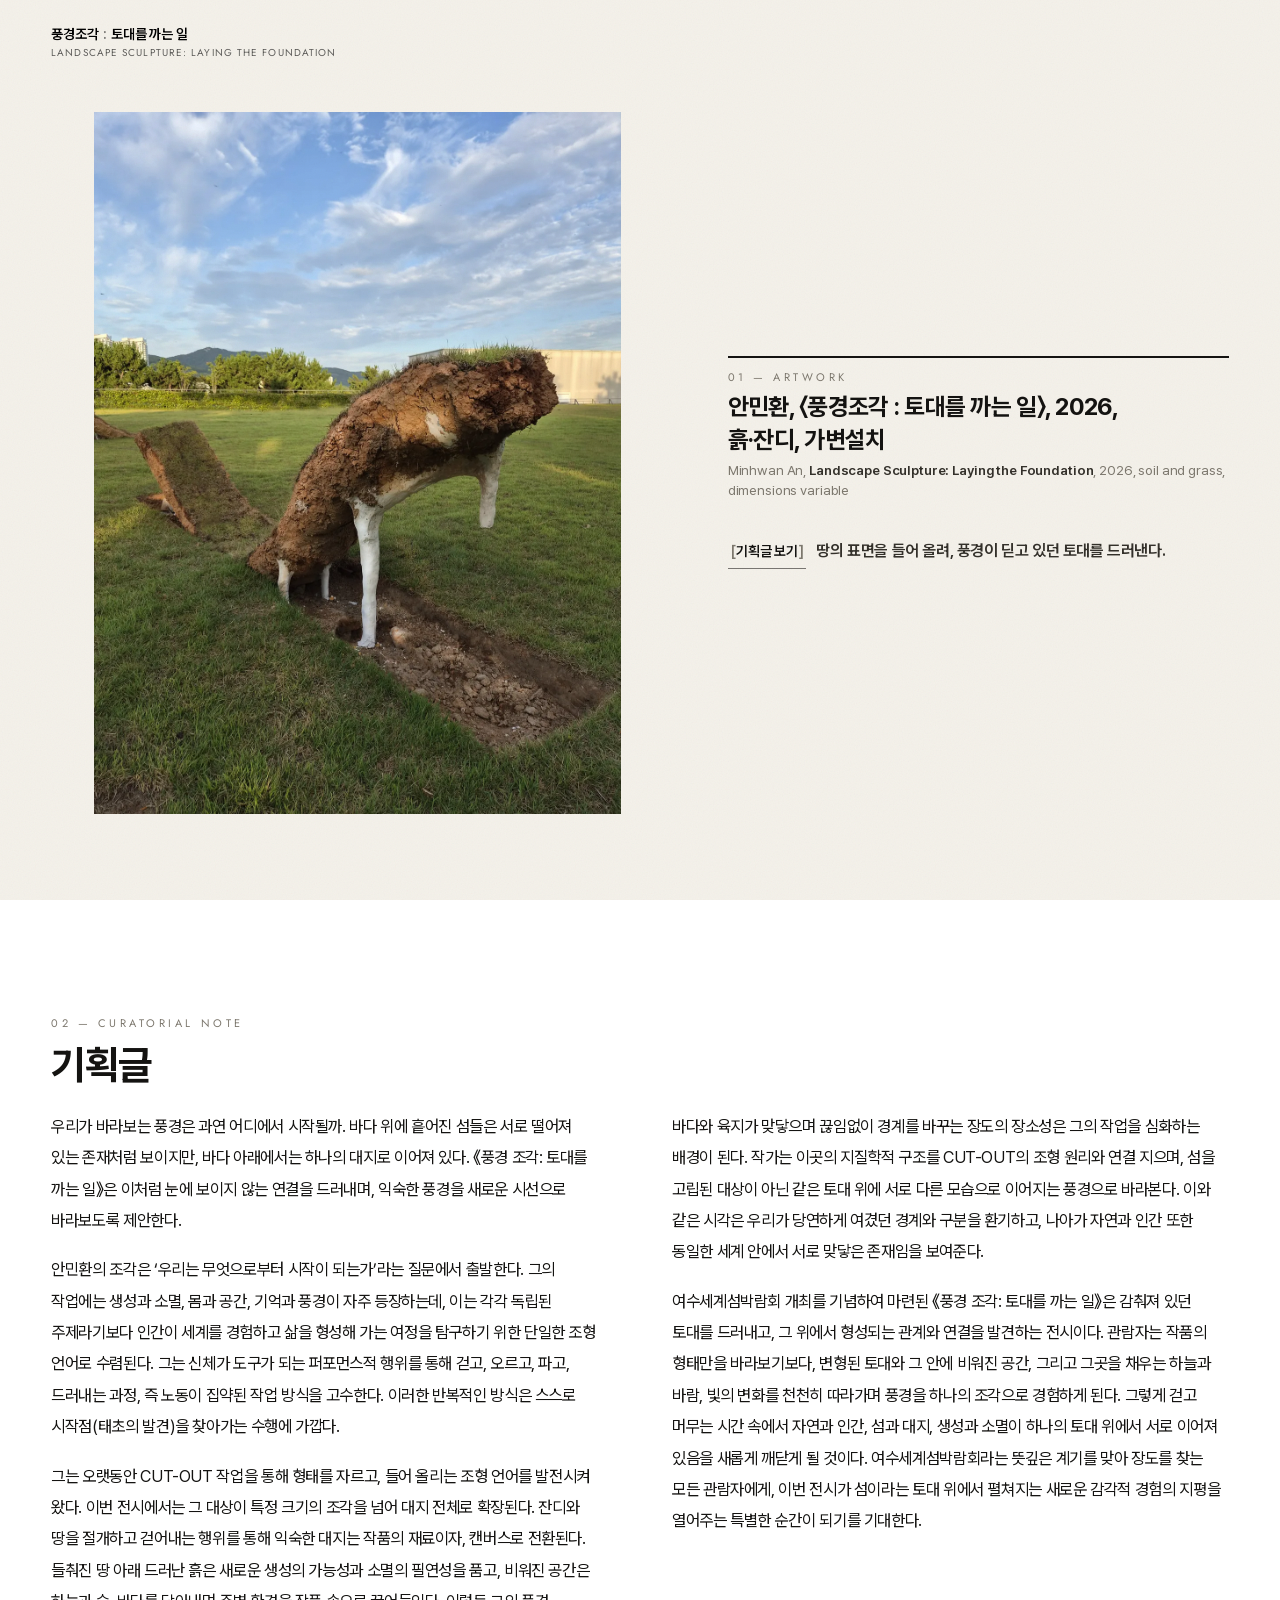
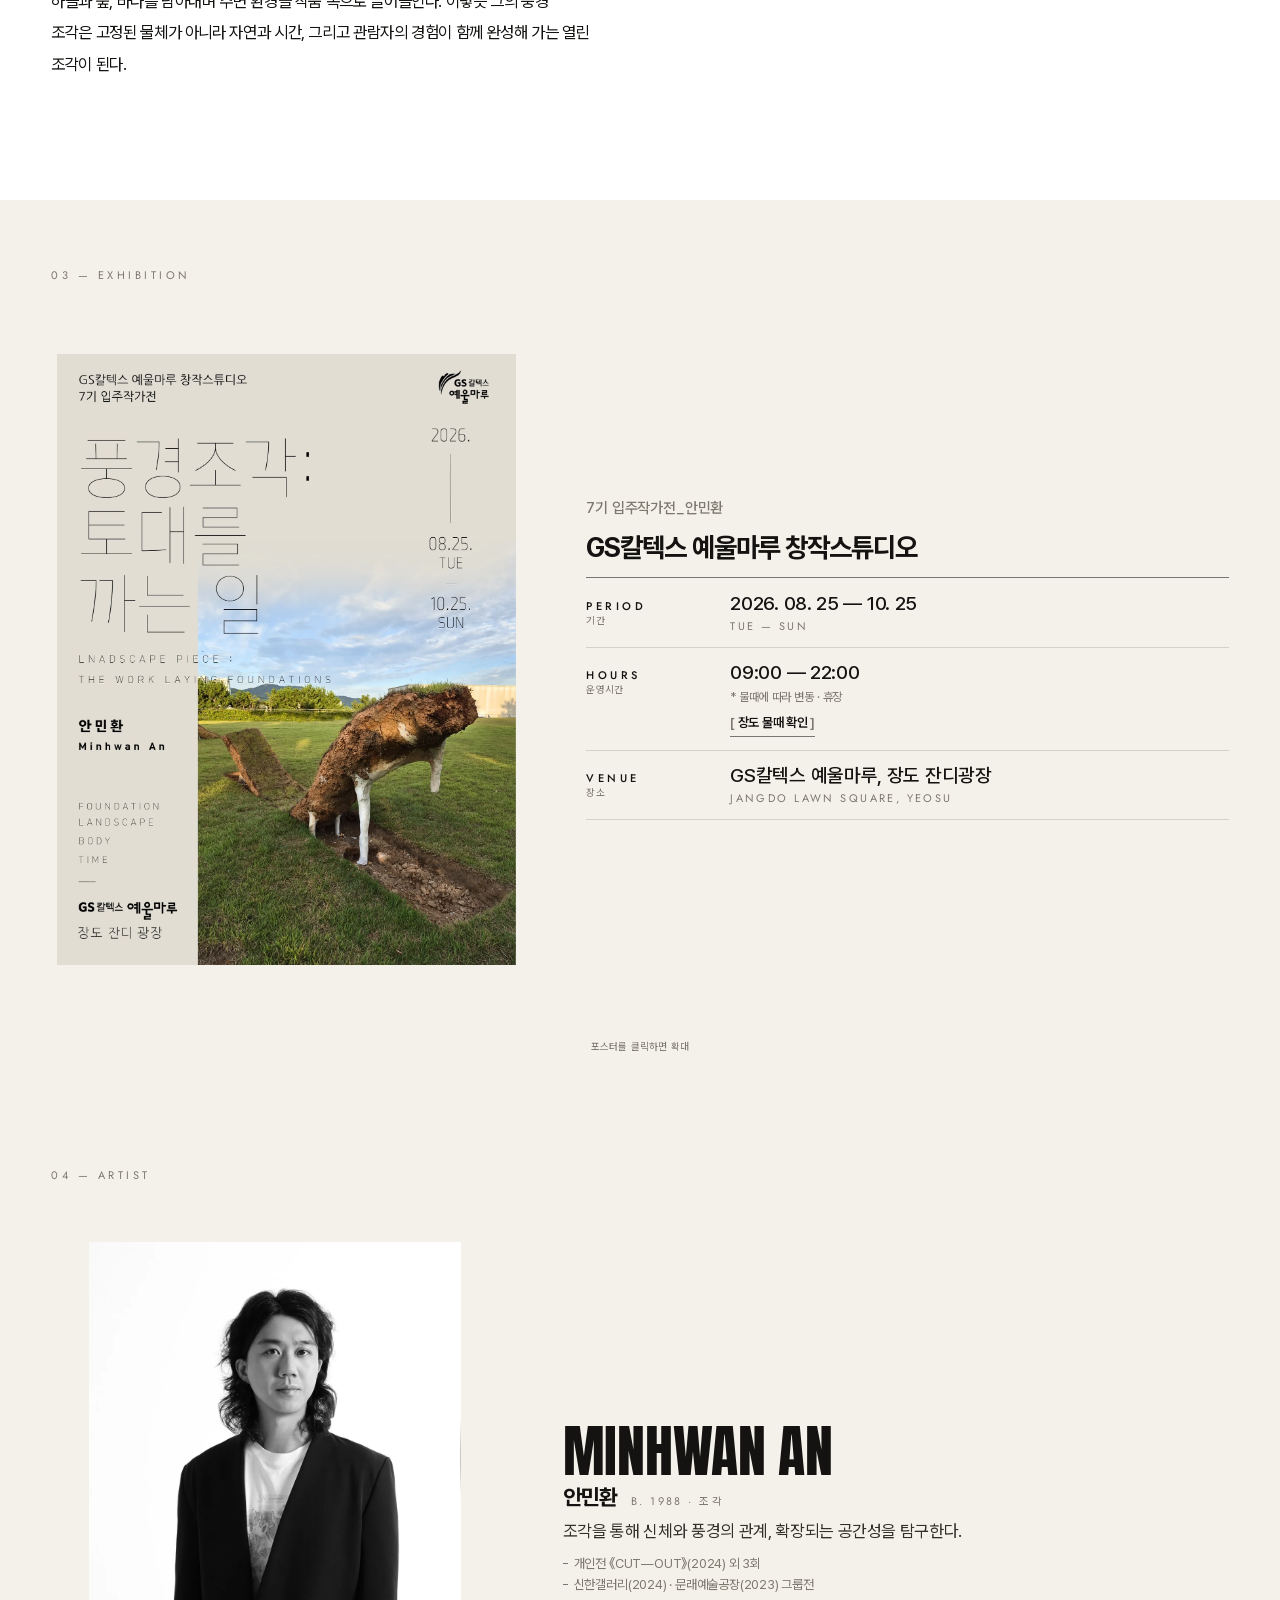
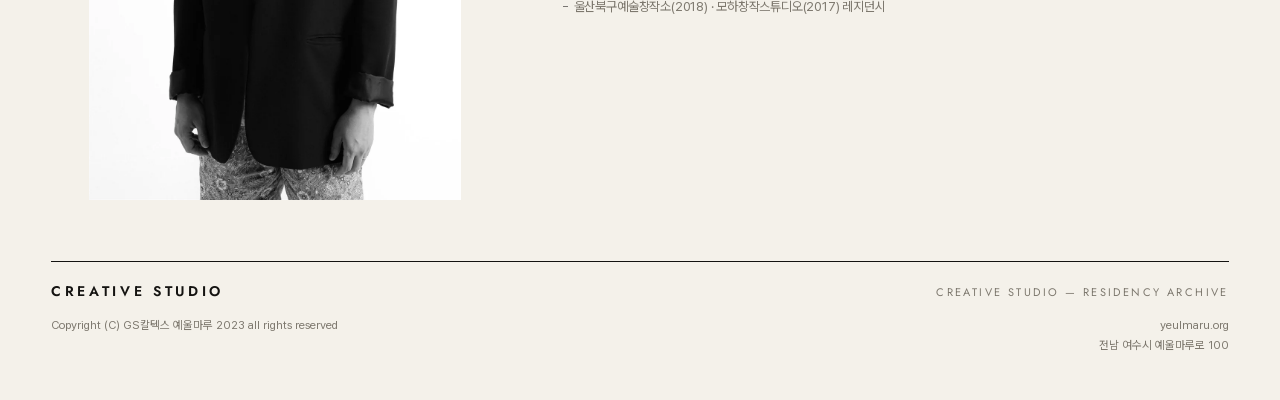
==== index.html @ ce0c6435 "footer - creative studio wordmark, yeulmaru copyright, site+address links" ====
<!DOCTYPE html>
<html lang="ko">
<head>
<meta charset="utf-8">
<meta name="viewport" content="width=device-width, initial-scale=1, viewport-fit=cover">
<script>document.documentElement.classList.add("js");</script>

<title>풍경조각 : 토대를 까는 일 — 안민환</title>
<meta name="description" content="안민환, 〈풍경조각 : 토대를 까는 일〉, 2026, 흙·잔디, 가변설치. GS칼텍스 예울마루 창작스튜디오 7기 입주작가전.">
<meta name="theme-color" content="#f4f1ea" media="(prefers-color-scheme: light)">
<meta name="theme-color" content="#161511" media="(prefers-color-scheme: dark)">

<meta property="og:type" content="article">
<meta property="og:title" content="풍경조각 : 토대를 까는 일 — 안민환">
<meta property="og:description" content="Minhwan An, Landscape Sculpture: Laying the Foundation, 2026, soil and grass, dimensions variable.">
<meta property="og:image" content="assets/img/work.jpg">
<meta name="twitter:card" content="summary_large_image">

<link rel="preload" href="assets/fonts/anton/anton-latin-400-normal.woff2" as="font" type="font/woff2" crossorigin>
<link rel="preload" href="assets/img/work.webp" as="image" type="image/webp" fetchpriority="high">
<link rel="stylesheet" href="assets/css/fonts.css">
<link rel="stylesheet" href="assets/fonts/pretendard/pretendardvariable-dynamic-subset.css">
<link rel="stylesheet" href="assets/css/tokens.css">
<link rel="stylesheet" href="assets/css/label.css">
<link rel="icon" href="data:image/svg+xml,<svg xmlns='http://www.w3.org/2000/svg' viewBox='0 0 100 100'><rect width='100' height='100' fill='%23141311'/><text x='50' y='69' font-size='60' font-family='Arial' font-weight='bold' fill='%23f4f1ea' text-anchor='middle'>A</text></svg>">
</head>

<body class="book">
<div class="grain" aria-hidden="true"></div>

<!-- ── 좌상단 고정: 전시 타이틀 (전 페이지 공통) ── -->
<header class="fixhead">
  <p class="fh-ko">풍경조각 <span class="colon" aria-hidden="true">:</span> 토대를 까는 일</p>
  <p class="fh-en">Landscape Sculpture: Laying the Foundation</p>
</header>

<main class="deck">

  <!-- ══ 01 · 작품 ═══════════════════════════ -->
  <section class="pg pg--work" id="p1" aria-label="작품">

    <figure class="w-photo r">
      <picture>
        <source srcset="assets/img/work.webp" type="image/webp">
        <img src="assets/img/work.jpg" width="3000" height="4000"
             alt="잔디밭의 흙과 잔디 층을 들어 올려 흰 기둥으로 받쳐 세운 안민환의 야외 설치 작품"
             fetchpriority="high" decoding="async">
      </picture>
    </figure>

    <figcaption class="w-cap r">
      <p class="label label--muted">01 — Artwork</p>
      <p class="cap-ko" lang="ko"><span class="nb">안민환</span>, <span class="nb">〈풍경조각 : 토대를 까는 일〉</span>, <span class="nb">2026</span>, <span class="nb">흙·잔디</span>, <span class="nb">가변설치</span></p>
      <p class="cap-en">Minhwan An, <em>Landscape Sculpture: Laying the Foundation</em>, 2026, soil and grass, dimensions variable</p>
    </figcaption>

    <div class="w-note r">
      <button class="note-btn" type="button" data-note-open>
        <span class="nb-bracket" aria-hidden="true">[</span>기획글 보기<span class="nb-bracket" aria-hidden="true">]</span>
      </button>
      <p class="wn-ko" lang="ko">땅의 표면을 들어 올려, 풍경이 딛고 있던 토대를 드러낸다.</p>
    </div>

  </section>

  <!-- ══ 02 · 기획글 ═════════════════════════ -->
  <section class="pg pg--note" id="p2" aria-labelledby="t-note">

    <p class="label label--muted r">02 — Curatorial Note</p>
    <h2 class="note-title r" id="t-note" lang="ko">기획글</h2>

    <div class="note-body r" lang="ko">
      <p>우리가 바라보는 풍경은 과연 어디에서 시작될까. 바다 위에 흩어진 섬들은 서로 떨어져 있는 존재처럼 보이지만, 바다 아래에서는 하나의 대지로 이어져 있다. 《풍경 조각: 토대를 까는 일》은 이처럼 눈에 보이지 않는 연결을 드러내며, 익숙한 풍경을 새로운 시선으로 바라보도록 제안한다.</p>

      <p>안민환의 조각은 ‘우리는 무엇으로부터 시작이 되는가’라는 질문에서 출발한다. 그의 작업에는 생성과 소멸, 몸과 공간, 기억과 풍경이 자주 등장하는데, 이는 각각 독립된 주제라기보다 인간이 세계를 경험하고 삶을 형성해 가는 여정을 탐구하기 위한 단일한 조형 언어로 수렴된다. 그는 신체가 도구가 되는 퍼포먼스적 행위를 통해 걷고, 오르고, 파고, 드러내는 과정, 즉 노동이 집약된 작업 방식을 고수한다. 이러한 반복적인 방식은 스스로 시작점(태초의 발견)을 찾아가는 수행에 가깝다.</p>

      <p>그는 오랫동안 CUT-OUT 작업을 통해 형태를 자르고, 들어 올리는 조형 언어를 발전시켜 왔다. 이번 전시에서는 그 대상이 특정 크기의 조각을 넘어 대지 전체로 확장된다. 잔디와 땅을 절개하고 걷어내는 행위를 통해 익숙한 대지는 작품의 재료이자, 캔버스로 전환된다. 들춰진 땅 아래 드러난 흙은 새로운 생성의 가능성과 소멸의 필연성을 품고, 비워진 공간은 하늘과 숲, 바다를 담아내며 주변 환경을 작품 속으로 끌어들인다. 이렇듯 그의 풍경 조각은 고정된 물체가 아니라 자연과 시간, 그리고 관람자의 경험이 함께 완성해 가는 열린 조각이 된다.</p>

      <p>바다와 육지가 맞닿으며 끊임없이 경계를 바꾸는 장도의 장소성은 그의 작업을 심화하는 배경이 된다. 작가는 이곳의 지질학적 구조를 CUT-OUT의 조형 원리와 연결 지으며, 섬을 고립된 대상이 아닌 같은 토대 위에 서로 다른 모습으로 이어지는 풍경으로 바라본다. 이와 같은 시각은 우리가 당연하게 여겼던 경계와 구분을 환기하고, 나아가 자연과 인간 또한 동일한 세계 안에서 서로 맞닿은 존재임을 보여준다.</p>

      <p>여수세계섬박람회 개최를 기념하여 마련된 《풍경 조각: 토대를 까는 일》은 감춰져 있던 토대를 드러내고, 그 위에서 형성되는 관계와 연결을 발견하는 전시이다. 관람자는 작품의 형태만을 바라보기보다, 변형된 토대와 그 안에 비워진 공간, 그리고 그곳을 채우는 하늘과 바람, 빛의 변화를 천천히 따라가며 풍경을 하나의 조각으로 경험하게 된다. 그렇게 걷고 머무는 시간 속에서 자연과 인간, 섬과 대지, 생성과 소멸이 하나의 토대 위에서 서로 이어져 있음을 새롭게 깨닫게 될 것이다. 여수세계섬박람회라는 뜻깊은 계기를 맞아 장도를 찾는 모든 관람자에게, 이번 전시가 섬이라는 토대 위에서 펼쳐지는 새로운 감각적 경험의 지평을 열어주는 특별한 순간이 되기를 기대한다.</p>
    </div>

  </section>

  <!-- ══ 03 · 전시 ═══════════════════════════ -->
  <section class="pg pg--exh" id="p3" aria-labelledby="t-exh">

    <p class="label label--muted r">03 — Exhibition</p>

    <div class="exh-body">
      <figure class="e-poster r">
        <button class="poster-btn" type="button" aria-label="포스터 크게 보기" data-zoom>
          <picture>
            <source srcset="assets/img/poster.webp" type="image/webp">
            <img src="assets/img/poster.jpg" width="1536" height="2048"
                 alt="전시 포스터 — 풍경조각 : 토대를 까는 일" loading="lazy" decoding="async">
          </picture>
        </button>
      </figure>

      <div class="e-info">
        <p class="e-kicker" lang="ko">7기 입주작가전<span class="us" aria-hidden="true">_</span>안민환</p>
        <h2 class="e-ko" id="t-exh" lang="ko">GS칼텍스 예울마루 창작스튜디오</h2>

        <dl class="spec r">
          <div class="spec-row">
            <dt><span class="label">Period</span><span class="ko" lang="ko">기간</span></dt>
            <dd><span class="v">2026. 08. 25 — 10. 25</span><span class="v-en">Tue — Sun</span></dd>
          </div>
          <div class="spec-row">
            <dt><span class="label">Hours</span><span class="ko" lang="ko">운영시간</span></dt>
            <dd>
              <span class="v">09:00 — 22:00</span>
              <span class="v-note" lang="ko">* 물때에 따라 변동 · 휴장</span>
              <a class="v-link" href="https://www.yeulmaru.org/community/v/1733/" target="_blank" rel="noopener noreferrer" lang="ko"><span aria-hidden="true">[</span> 장도 물때 확인 <span aria-hidden="true">]</span></a>
            </dd>
          </div>
          <div class="spec-row">
            <dt><span class="label">Venue</span><span class="ko" lang="ko">장소</span></dt>
            <dd><span class="v" lang="ko">GS칼텍스 예울마루, 장도 잔디광장</span><span class="v-en">Jangdo Lawn Square, Yeosu</span></dd>
          </div>
        </dl>
      </div>
    </div>

    <p class="hint r"><span class="hint--tap">포스터를 탭하면 확대</span><span class="hint--click">포스터를 클릭하면 확대</span></p>
  </section>

  <!-- ══ 04 · 작가 ═══════════════════════════ -->
  <section class="pg pg--artist" id="p4" aria-labelledby="t-artist">

    <p class="label label--muted r">04 — Artist</p>

    <div class="a-body">
      <figure class="a-photo r">
        <picture>
          <source srcset="assets/img/artist.webp" type="image/webp">
          <img src="assets/img/artist.jpg" width="1333" height="2000"
               alt="작가 안민환" loading="lazy" decoding="async">
        </picture>
      </figure>

      <div class="a-info">
        <h2 class="display a-name" id="t-artist">Minhwan&nbsp;An</h2>
        <p class="a-ko" lang="ko">안민환<span class="born">b.&nbsp;1988 · 조각</span></p>
        <p class="a-stmt" lang="ko">조각을 통해 신체와 풍경의 관계, 확장되는 공간성을 탐구한다.</p>
        <ul class="a-cv" lang="ko">
          <li>개인전 《CUT—OUT》(2024) 외 3회</li>
          <li>신한갤러리(2024) · 문래예술공장(2023) 그룹전</li>
          <li>울산북구예술창작소(2018) · 모하창작스튜디오(2017) 레지던시</li>
        </ul>
      </div>
    </div>

    <footer class="site-foot">
      <div class="foot-grid">
        <p class="wordmark">Creative Studio</p>
        <p class="label label--muted">Creative Studio — Residency Archive</p>
      </div>
      <div class="foot-bottom">
        <span class="foot-copy" lang="ko">Copyright (C) GS칼텍스 예울마루 2023 all rights reserved</span>
        <span class="foot-links">
          <a href="https://www.yeulmaru.org" target="_blank" rel="noopener noreferrer">yeulmaru.org</a>
          <a href="https://map.naver.com/p/search/%EC%98%88%EC%88%A0%EC%9D%98%20%EC%84%AC%20%EC%9E%A5%EB%8F%84" target="_blank" rel="noopener noreferrer" lang="ko">전남 여수시 예울마루로 100</a>
        </span>
      </div>
    </footer>
  </section>

</main>

<!-- ── 기획글 모달 (아래 → 위) ─────────────────── -->
<dialog class="sheetdlg" id="notedlg" aria-labelledby="nd-title">
  <div class="sd-inner">
    <header class="sd-head">
      <div>
        <p class="label label--muted">Curatorial Note</p>
        <h2 class="sd-title" id="nd-title" lang="ko">기획글</h2>
      </div>
      <button class="sd-close" type="button" aria-label="닫기" data-note-close>
        <svg viewBox="0 0 24 24" aria-hidden="true"><path d="M5 5l14 14M19 5L5 19"/></svg>
      </button>
    </header>
    <div class="sd-body" lang="ko" data-note-clone></div>
  </div>
</dialog>

<!-- ── 포스터 확대 ─────────────────────────────── -->
<dialog class="zoom" id="zoom" aria-label="포스터 확대 보기">
  <button class="zoom-close" type="button" aria-label="닫기" data-close>
    <svg viewBox="0 0 24 24" aria-hidden="true"><path d="M5 5l14 14M19 5L5 19"/></svg>
  </button>
  <picture>
    <source srcset="assets/img/poster.webp" type="image/webp">
    <img src="assets/img/poster.jpg" alt="전시 포스터 확대" loading="lazy" decoding="async">
  </picture>
</dialog>

<script src="assets/js/deck.js" defer></script>
</body>
</html>
---- assets/css/fonts.css ----
/* self-hosted fonts (OFL) — no external CDN dependency */

@font-face {
  font-family: "Anton";
  font-style: normal;
  font-weight: 400;
  font-display: swap;
  src: url("../fonts/anton/anton-latin-400-normal.woff2") format("woff2");
}

@font-face {
  font-family: "Jost";
  font-style: normal;
  font-weight: 300;
  font-display: swap;
  src: url("../fonts/jost/jost-latin-300-normal.woff2") format("woff2");
}

@font-face {
  font-family: "Jost";
  font-style: normal;
  font-weight: 400;
  font-display: swap;
  src: url("../fonts/jost/jost-latin-400-normal.woff2") format("woff2");
}

@font-face {
  font-family: "Jost";
  font-style: normal;
  font-weight: 500;
  font-display: swap;
  src: url("../fonts/jost/jost-latin-500-normal.woff2") format("woff2");
}

@font-face {
  font-family: "Jost";
  font-style: normal;
  font-weight: 600;
  font-display: swap;
  src: url("../fonts/jost/jost-latin-600-normal.woff2") format("woff2");
}
---- assets/fonts/pretendard/pretendardvariable-dynamic-subset.css ----
/*
Copyright (c) 2021 Kil Hyung-jin, with Reserved Font Name Pretendard.
https://github.com/orioncactus/pretendard

This Font Software is licensed under the SIL Open Font License, Version 1.1.
This license is copied below, and is also available with a FAQ at:
http://scripts.sil.org/OFL
*/
/* [0] */
@font-face {
	font-family: 'Pretendard Variable';
	font-style: normal;
	font-display: swap;
	font-weight: 45 920;
	src: url(./woff2-dynamic-subset/PretendardVariable.subset.0.woff2) format('woff2-variations');
	unicode-range: U+f9ca-fa0b, U+ff03-ff05, U+ff07, U+ff0a-ff0b, U+ff0d-ff19, U+ff1b, U+ff1d, U+ff20-ff5b, U+ff5d, U+ffe0-ffe3, U+ffe5-ffe6;
}

/* [1] */
@font-face {
	font-family: 'Pretendard Variable';
	font-style: normal;
	font-display: swap;
	font-weight: 45 920;
	src: url(./woff2-dynamic-subset/PretendardVariable.subset.1.woff2) format('woff2-variations');
	unicode-range: U+d723-d728, U+d72a-d733, U+d735-d748, U+d74a-d74f, U+d752-d753, U+d755-d757, U+d75a-d75f, U+d762-d764, U+d766-d768, U+d76a-d76b, U+d76d-d76f, U+d771-d787, U+d789-d78b, U+d78d-d78f, U+d791-d797, U+d79a, U+d79c, U+d79e-d7a3, U+f900-f909, U+f90b-f92e;
}

/* [2] */
@font-face {
	font-family: 'Pretendard Variable';
	font-style: normal;
	font-display: swap;
	font-weight: 45 920;
	src: url(./woff2-dynamic-subset/PretendardVariable.subset.2.woff2) format('woff2-variations');
	unicode-range: U+d679-d68b, U+d68e-d69e, U+d6a0, U+d6a2-d6a7, U+d6a9-d6c3, U+d6c6-d6c7, U+d6c9-d6cb, U+d6cd-d6d3, U+d6d5-d6d6, U+d6d8-d6e3, U+d6e5-d6e7, U+d6e9-d6fb, U+d6fd-d717, U+d719-d71f, U+d721-d722;
}

/* [3] */
@font-face {
	font-family: 'Pretendard Variable';
	font-style: normal;
	font-display: swap;
	font-weight: 45 920;
	src: url(./woff2-dynamic-subset/PretendardVariable.subset.3.woff2) format('woff2-variations');
	unicode-range: U+d5bc-d5c7, U+d5ca-d5cb, U+d5cd-d5cf, U+d5d1-d5d7, U+d5d9-d5da, U+d5dc, U+d5de-d5e3, U+d5e6-d5e7, U+d5e9-d5eb, U+d5ed-d5f6, U+d5f8, U+d5fa-d5ff, U+d602-d603, U+d605-d607, U+d609-d60f, U+d612-d613, U+d616-d61b, U+d61d-d637, U+d63a-d63b, U+d63d-d63f, U+d641-d647, U+d64a-d64c, U+d64e-d653, U+d656-d657, U+d659-d65b, U+d65d-d666, U+d668, U+d66a-d678;
}

/* [4] */
@font-face {
	font-family: 'Pretendard Variable';
	font-style: normal;
	font-display: swap;
	font-weight: 45 920;
	src: url(./woff2-dynamic-subset/PretendardVariable.subset.4.woff2) format('woff2-variations');
	unicode-range: U+d507, U+d509-d50b, U+d50d-d513, U+d515-d53b, U+d53e-d53f, U+d541-d543, U+d545-d54c, U+d54e, U+d550, U+d552-d557, U+d55a-d55b, U+d55d-d55f, U+d561-d564, U+d566-d567, U+d56a, U+d56c, U+d56e-d573, U+d576-d577, U+d579-d583, U+d585-d586, U+d58a-d5a4, U+d5a6-d5bb;
}

/* [5] */
@font-face {
	font-family: 'Pretendard Variable';
	font-style: normal;
	font-display: swap;
	font-weight: 45 920;
	src: url(./woff2-dynamic-subset/PretendardVariable.subset.5.woff2) format('woff2-variations');
	unicode-range: U+d464-d477, U+d47a-d47b, U+d47d-d47f, U+d481-d487, U+d489-d48a, U+d48c, U+d48e-d4e7, U+d4e9-d503, U+d505-d506;
}

/* [6] */
@font-face {
	font-family: 'Pretendard Variable';
	font-style: normal;
	font-display: swap;
	font-weight: 45 920;
	src: url(./woff2-dynamic-subset/PretendardVariable.subset.6.woff2) format('woff2-variations');
	unicode-range: U+d3bf-d3c7, U+d3ca-d3cf, U+d3d1-d3eb, U+d3ee-d3ef, U+d3f1-d3f3, U+d3f5-d3fb, U+d3fd-d400, U+d402-d45b, U+d45d-d463;
}

/* [7] */
@font-face {
	font-family: 'Pretendard Variable';
	font-style: normal;
	font-display: swap;
	font-weight: 45 920;
	src: url(./woff2-dynamic-subset/PretendardVariable.subset.7.woff2) format('woff2-variations');
	unicode-range: U+d2ff, U+d302-d304, U+d306-d30b, U+d30f, U+d311-d313, U+d315-d31b, U+d31e, U+d322-d324, U+d326-d327, U+d32a-d32b, U+d32d-d32f, U+d331-d337, U+d339-d33c, U+d33e-d37b, U+d37e-d37f, U+d381-d383, U+d385-d38b, U+d38e-d390, U+d392-d397, U+d39a-d39b, U+d39d-d39f, U+d3a1-d3a7, U+d3a9-d3aa, U+d3ac, U+d3ae-d3b3, U+d3b5-d3b7, U+d3b9-d3bb, U+d3bd-d3be;
}

/* [8] */
@font-face {
	font-family: 'Pretendard Variable';
	font-style: normal;
	font-display: swap;
	font-weight: 45 920;
	src: url(./woff2-dynamic-subset/PretendardVariable.subset.8.woff2) format('woff2-variations');
	unicode-range: U+d257-d27f, U+d281-d29b, U+d29d-d29f, U+d2a1-d2ab, U+d2ad-d2b7, U+d2ba-d2bb, U+d2bd-d2bf, U+d2c1-d2c7, U+d2c9-d2ef, U+d2f2-d2f3, U+d2f5-d2f7, U+d2f9-d2fe;
}

/* [9] */
@font-face {
	font-family: 'Pretendard Variable';
	font-style: normal;
	font-display: swap;
	font-weight: 45 920;
	src: url(./woff2-dynamic-subset/PretendardVariable.subset.9.woff2) format('woff2-variations');
	unicode-range: U+d1b4, U+d1b6-d1f3, U+d1f5-d22b, U+d22e-d22f, U+d231-d233, U+d235-d23b, U+d23d-d240, U+d242-d256;
}

/* [10] */
@font-face {
	font-family: 'Pretendard Variable';
	font-style: normal;
	font-display: swap;
	font-weight: 45 920;
	src: url(./woff2-dynamic-subset/PretendardVariable.subset.10.woff2) format('woff2-variations');
	unicode-range: U+d105-d12f, U+d132-d133, U+d135-d137, U+d139-d13f, U+d141-d142, U+d144, U+d146-d14b, U+d14e-d14f, U+d151-d153, U+d155-d15b, U+d15e-d187, U+d189-d19f, U+d1a2-d1a3, U+d1a5-d1a7, U+d1a9-d1af, U+d1b2-d1b3;
}

/* [11] */
@font-face {
	font-family: 'Pretendard Variable';
	font-style: normal;
	font-display: swap;
	font-weight: 45 920;
	src: url(./woff2-dynamic-subset/PretendardVariable.subset.11.woff2) format('woff2-variations');
	unicode-range: U+d04b-d04f, U+d051-d057, U+d059-d06b, U+d06d-d06f, U+d071-d073, U+d075-d07b, U+d07e-d0a3, U+d0a6-d0a7, U+d0a9-d0ab, U+d0ad-d0b3, U+d0b6, U+d0b8, U+d0ba-d0bf, U+d0c2-d0c3, U+d0c5-d0c7, U+d0c9-d0cf, U+d0d2, U+d0d6-d0db, U+d0de-d0df, U+d0e1-d0e3, U+d0e5-d0eb, U+d0ee-d0f0, U+d0f2-d104;
}

/* [12] */
@font-face {
	font-family: 'Pretendard Variable';
	font-style: normal;
	font-display: swap;
	font-weight: 45 920;
	src: url(./woff2-dynamic-subset/PretendardVariable.subset.12.woff2) format('woff2-variations');
	unicode-range: U+cfa2-cfc3, U+cfc5-cfdf, U+cfe2-cfe3, U+cfe5-cfe7, U+cfe9-cff4, U+cff6-cffb, U+cffd-cfff, U+d001-d003, U+d005-d017, U+d019-d033, U+d036-d037, U+d039-d03b, U+d03d-d04a;
}

/* [13] */
@font-face {
	font-family: 'Pretendard Variable';
	font-style: normal;
	font-display: swap;
	font-weight: 45 920;
	src: url(./woff2-dynamic-subset/PretendardVariable.subset.13.woff2) format('woff2-variations');
	unicode-range: U+cef0-cef3, U+cef6, U+cef9-ceff, U+cf01-cf03, U+cf05-cf07, U+cf09-cf0f, U+cf11-cf12, U+cf14-cf1b, U+cf1d-cf1f, U+cf21-cf2f, U+cf31-cf53, U+cf56-cf57, U+cf59-cf5b, U+cf5d-cf63, U+cf66, U+cf68, U+cf6a-cf6f, U+cf71-cf84, U+cf86-cf8b, U+cf8d-cfa1;
}

/* [14] */
@font-face {
	font-family: 'Pretendard Variable';
	font-style: normal;
	font-display: swap;
	font-weight: 45 920;
	src: url(./woff2-dynamic-subset/PretendardVariable.subset.14.woff2) format('woff2-variations');
	unicode-range: U+ce3c-ce57, U+ce5a-ce5b, U+ce5d-ce5f, U+ce61-ce67, U+ce6a, U+ce6c, U+ce6e-ce73, U+ce76-ce77, U+ce79-ce7b, U+ce7d-ce83, U+ce85-ce88, U+ce8a-ce8f, U+ce91-ce93, U+ce95-ce97, U+ce99-ce9f, U+cea2, U+cea4-ceab, U+cead-cee3, U+cee6-cee7, U+cee9-ceeb, U+ceed-ceef;
}

/* [15] */
@font-face {
	font-family: 'Pretendard Variable';
	font-style: normal;
	font-display: swap;
	font-weight: 45 920;
	src: url(./woff2-dynamic-subset/PretendardVariable.subset.15.woff2) format('woff2-variations');
	unicode-range: U+cd92-cd93, U+cd96-cd97, U+cd99-cd9b, U+cd9d-cda3, U+cda6-cda8, U+cdaa-cdaf, U+cdb1-cdc3, U+cdc5-cdcb, U+cdcd-cde7, U+cde9-ce03, U+ce05-ce1f, U+ce22-ce34, U+ce36-ce3b;
}

/* [16] */
@font-face {
	font-family: 'Pretendard Variable';
	font-style: normal;
	font-display: swap;
	font-weight: 45 920;
	src: url(./woff2-dynamic-subset/PretendardVariable.subset.16.woff2) format('woff2-variations');
	unicode-range: U+ccef-cd07, U+cd0a-cd0b, U+cd0d-cd1a, U+cd1c, U+cd1e-cd2b, U+cd2d-cd5b, U+cd5d-cd77, U+cd79-cd91;
}

/* [17] */
@font-face {
	font-family: 'Pretendard Variable';
	font-style: normal;
	font-display: swap;
	font-weight: 45 920;
	src: url(./woff2-dynamic-subset/PretendardVariable.subset.17.woff2) format('woff2-variations');
	unicode-range: U+cc3f-cc43, U+cc46-cc47, U+cc49-cc4b, U+cc4d-cc53, U+cc55-cc58, U+cc5a-cc5f, U+cc61-cc97, U+cc9a-cc9b, U+cc9d-cc9f, U+cca1-cca7, U+ccaa, U+ccac, U+ccae-ccb3, U+ccb6-ccb7, U+ccb9-ccbb, U+ccbd-cccf, U+ccd1-cce3, U+cce5-ccee;
}

/* [18] */
@font-face {
	font-family: 'Pretendard Variable';
	font-style: normal;
	font-display: swap;
	font-weight: 45 920;
	src: url(./woff2-dynamic-subset/PretendardVariable.subset.18.woff2) format('woff2-variations');
	unicode-range: U+cb91-cbd3, U+cbd5-cbe3, U+cbe5-cc0b, U+cc0e-cc0f, U+cc11-cc13, U+cc15-cc1b, U+cc1d-cc20, U+cc23-cc27, U+cc2a-cc2b, U+cc2d, U+cc2f, U+cc31-cc37, U+cc3a, U+cc3c;
}

/* [19] */
@font-face {
	font-family: 'Pretendard Variable';
	font-style: normal;
	font-display: swap;
	font-weight: 45 920;
	src: url(./woff2-dynamic-subset/PretendardVariable.subset.19.woff2) format('woff2-variations');
	unicode-range: U+caf4-cb47, U+cb4a-cb90;
}

/* [20] */
@font-face {
	font-family: 'Pretendard Variable';
	font-style: normal;
	font-display: swap;
	font-weight: 45 920;
	src: url(./woff2-dynamic-subset/PretendardVariable.subset.20.woff2) format('woff2-variations');
	unicode-range: U+ca4a-ca4b, U+ca4e-ca4f, U+ca51-ca53, U+ca55-ca5b, U+ca5d-ca60, U+ca62-ca83, U+ca85-cabb, U+cabe-cabf, U+cac1-cac3, U+cac5-cacb, U+cacd-cad0, U+cad2, U+cad4-cad8, U+cada-caf3;
}

/* [21] */
@font-face {
	font-family: 'Pretendard Variable';
	font-style: normal;
	font-display: swap;
	font-weight: 45 920;
	src: url(./woff2-dynamic-subset/PretendardVariable.subset.21.woff2) format('woff2-variations');
	unicode-range: U+c996-c997, U+c99a-c99c, U+c99e-c9bf, U+c9c2-c9c3, U+c9c5-c9c7, U+c9c9-c9cf, U+c9d2, U+c9d4, U+c9d7-c9d8, U+c9db, U+c9de-c9df, U+c9e1-c9e3, U+c9e5-c9e6, U+c9e8-c9eb, U+c9ee-c9f0, U+c9f2-c9f7, U+c9f9-ca0b, U+ca0d-ca28, U+ca2a-ca49;
}

/* [22] */
@font-face {
	font-family: 'Pretendard Variable';
	font-style: normal;
	font-display: swap;
	font-weight: 45 920;
	src: url(./woff2-dynamic-subset/PretendardVariable.subset.22.woff2) format('woff2-variations');
	unicode-range: U+c8e9-c8f4, U+c8f6-c8fb, U+c8fe-c8ff, U+c901-c903, U+c905-c90b, U+c90e-c910, U+c912-c917, U+c919-c92b, U+c92d-c94f, U+c951-c953, U+c955-c96b, U+c96d-c973, U+c975-c987, U+c98a-c98b, U+c98d-c98f, U+c991-c995;
}

/* [23] */
@font-face {
	font-family: 'Pretendard Variable';
	font-style: normal;
	font-display: swap;
	font-weight: 45 920;
	src: url(./woff2-dynamic-subset/PretendardVariable.subset.23.woff2) format('woff2-variations');
	unicode-range: U+c841-c84b, U+c84d-c86f, U+c872-c873, U+c875-c877, U+c879-c87f, U+c882-c884, U+c887-c88a, U+c88d-c8c3, U+c8c5-c8df, U+c8e1-c8e8;
}

/* [24] */
@font-face {
	font-family: 'Pretendard Variable';
	font-style: normal;
	font-display: swap;
	font-weight: 45 920;
	src: url(./woff2-dynamic-subset/PretendardVariable.subset.24.woff2) format('woff2-variations');
	unicode-range: U+c779-c77b, U+c77e-c782, U+c786, U+c78b, U+c78d, U+c78f, U+c792-c793, U+c795, U+c797, U+c799-c79f, U+c7a2, U+c7a7-c7ab, U+c7ae-c7bb, U+c7bd-c7c0, U+c7c2-c7c7, U+c7c9-c7dc, U+c7de-c7ff, U+c802-c803, U+c805-c807, U+c809, U+c80b-c80f, U+c812, U+c814, U+c817-c81b, U+c81e-c81f, U+c821-c823, U+c825-c82e, U+c830-c837, U+c839-c83b, U+c83d-c840;
}

/* [25] */
@font-face {
	font-family: 'Pretendard Variable';
	font-style: normal;
	font-display: swap;
	font-weight: 45 920;
	src: url(./woff2-dynamic-subset/PretendardVariable.subset.25.woff2) format('woff2-variations');
	unicode-range: U+c6bb-c6bf, U+c6c2, U+c6c4, U+c6c6-c6cb, U+c6ce-c6cf, U+c6d1-c6d3, U+c6d5-c6db, U+c6dd-c6df, U+c6e1-c6e7, U+c6e9-c6eb, U+c6ed-c6ef, U+c6f1-c6f8, U+c6fa-c703, U+c705-c707, U+c709-c70b, U+c70d-c716, U+c718, U+c71a-c71f, U+c722-c723, U+c725-c727, U+c729-c734, U+c736-c73b, U+c73e-c73f, U+c741-c743, U+c745-c74b, U+c74e-c750, U+c752-c757, U+c759-c773, U+c776-c777;
}

/* [26] */
@font-face {
	font-family: 'Pretendard Variable';
	font-style: normal;
	font-display: swap;
	font-weight: 45 920;
	src: url(./woff2-dynamic-subset/PretendardVariable.subset.26.woff2) format('woff2-variations');
	unicode-range: U+c5f5-c5fb, U+c5fe, U+c602-c605, U+c607, U+c609-c60f, U+c611-c61a, U+c61c-c623, U+c626-c627, U+c629-c62b, U+c62d, U+c62f-c632, U+c636, U+c638, U+c63a-c63f, U+c642-c643, U+c645-c647, U+c649-c652, U+c656-c65b, U+c65d-c65f, U+c661-c663, U+c665-c677, U+c679-c67b, U+c67d-c693, U+c696-c697, U+c699-c69b, U+c69d-c6a3, U+c6a6, U+c6a8, U+c6aa-c6af, U+c6b2-c6b3, U+c6b5-c6b7, U+c6b9-c6ba;
}

/* [27] */
@font-face {
	font-family: 'Pretendard Variable';
	font-style: normal;
	font-display: swap;
	font-weight: 45 920;
	src: url(./woff2-dynamic-subset/PretendardVariable.subset.27.woff2) format('woff2-variations');
	unicode-range: U+c517-c527, U+c52a-c52b, U+c52d-c52f, U+c531-c538, U+c53a, U+c53c, U+c53e-c543, U+c546-c547, U+c54b, U+c54d-c552, U+c556, U+c55a-c55b, U+c55d, U+c55f, U+c562-c563, U+c565-c567, U+c569-c56f, U+c572, U+c574, U+c576-c57b, U+c57e-c57f, U+c581-c583, U+c585-c586, U+c588-c58b, U+c58e, U+c590, U+c592-c596, U+c599-c5b3, U+c5b6-c5b7, U+c5ba, U+c5be-c5c3, U+c5ca-c5cb, U+c5cd, U+c5cf, U+c5d2-c5d3, U+c5d5-c5d7, U+c5d9-c5df, U+c5e1-c5e2, U+c5e4, U+c5e6-c5eb, U+c5ef, U+c5f1-c5f3;
}

/* [28] */
@font-face {
	font-family: 'Pretendard Variable';
	font-style: normal;
	font-display: swap;
	font-weight: 45 920;
	src: url(./woff2-dynamic-subset/PretendardVariable.subset.28.woff2) format('woff2-variations');
	unicode-range: U+c475-c4ef, U+c4f2-c4f3, U+c4f5-c4f7, U+c4f9-c4ff, U+c502-c50b, U+c50d-c516;
}

/* [29] */
@font-face {
	font-family: 'Pretendard Variable';
	font-style: normal;
	font-display: swap;
	font-weight: 45 920;
	src: url(./woff2-dynamic-subset/PretendardVariable.subset.29.woff2) format('woff2-variations');
	unicode-range: U+c3d0-c3d7, U+c3da-c3db, U+c3dd-c3de, U+c3e1-c3ec, U+c3ee-c3f3, U+c3f5-c42b, U+c42d-c463, U+c466-c474;
}

/* [30] */
@font-face {
	font-family: 'Pretendard Variable';
	font-style: normal;
	font-display: swap;
	font-weight: 45 920;
	src: url(./woff2-dynamic-subset/PretendardVariable.subset.30.woff2) format('woff2-variations');
	unicode-range: U+c32b-c367, U+c36a-c36b, U+c36d-c36f, U+c371-c377, U+c37a-c37b, U+c37e-c383, U+c385-c387, U+c389-c3cf;
}

/* [31] */
@font-face {
	font-family: 'Pretendard Variable';
	font-style: normal;
	font-display: swap;
	font-weight: 45 920;
	src: url(./woff2-dynamic-subset/PretendardVariable.subset.31.woff2) format('woff2-variations');
	unicode-range: U+c26a-c26b, U+c26d-c26f, U+c271-c273, U+c275-c27b, U+c27e-c287, U+c289-c28f, U+c291-c297, U+c299-c29a, U+c29c-c2a3, U+c2a5-c2a7, U+c2a9-c2ab, U+c2ad-c2b3, U+c2b6, U+c2b8, U+c2ba-c2bb, U+c2bd-c2db, U+c2de-c2df, U+c2e1-c2e2, U+c2e5-c2ea, U+c2ee, U+c2f0, U+c2f2-c2f5, U+c2f7, U+c2fa-c2fb, U+c2fd-c2ff, U+c301-c307, U+c309-c30c, U+c30e-c312, U+c315-c323, U+c325-c328, U+c32a;
}

/* [32] */
@font-face {
	font-family: 'Pretendard Variable';
	font-style: normal;
	font-display: swap;
	font-weight: 45 920;
	src: url(./woff2-dynamic-subset/PretendardVariable.subset.32.woff2) format('woff2-variations');
	unicode-range: U+c1bc-c1c3, U+c1c5-c1df, U+c1e1-c1fb, U+c1fd-c203, U+c205-c20c, U+c20e, U+c210-c217, U+c21a-c21b, U+c21d-c21e, U+c221-c227, U+c229-c22a, U+c22c, U+c22e, U+c230, U+c233-c24f, U+c251-c257, U+c259-c269;
}

/* [33] */
@font-face {
	font-family: 'Pretendard Variable';
	font-style: normal;
	font-display: swap;
	font-weight: 45 920;
	src: url(./woff2-dynamic-subset/PretendardVariable.subset.33.woff2) format('woff2-variations');
	unicode-range: U+c101-c11b, U+c11f, U+c121-c123, U+c125-c12b, U+c12e, U+c132-c137, U+c13a-c13b, U+c13d-c13f, U+c141-c147, U+c14a, U+c14c-c153, U+c155-c157, U+c159-c15b, U+c15d-c166, U+c169-c16f, U+c171-c177, U+c179-c18b, U+c18e-c18f, U+c191-c193, U+c195-c19b, U+c19d-c19e, U+c1a0, U+c1a2-c1a4, U+c1a6-c1bb;
}

/* [34] */
@font-face {
	font-family: 'Pretendard Variable';
	font-style: normal;
	font-display: swap;
	font-weight: 45 920;
	src: url(./woff2-dynamic-subset/PretendardVariable.subset.34.woff2) format('woff2-variations');
	unicode-range: U+c049-c057, U+c059-c05b, U+c05d-c05f, U+c061-c067, U+c069-c08f, U+c091-c0ab, U+c0ae-c0af, U+c0b1-c0b3, U+c0b5, U+c0b7-c0bb, U+c0be, U+c0c2-c0c7, U+c0ca-c0cb, U+c0cd-c0cf, U+c0d1-c0d7, U+c0d9-c0da, U+c0dc, U+c0de-c0e3, U+c0e5-c0eb, U+c0ed-c0f3, U+c0f6, U+c0f8, U+c0fa-c0ff;
}

/* [35] */
@font-face {
	font-family: 'Pretendard Variable';
	font-style: normal;
	font-display: swap;
	font-weight: 45 920;
	src: url(./woff2-dynamic-subset/PretendardVariable.subset.35.woff2) format('woff2-variations');
	unicode-range: U+bfa7-bfaf, U+bfb1-bfc4, U+bfc6-bfcb, U+bfce-bfcf, U+bfd1-bfd3, U+bfd5-bfdb, U+bfdd-c048;
}

/* [36] */
@font-face {
	font-family: 'Pretendard Variable';
	font-style: normal;
	font-display: swap;
	font-weight: 45 920;
	src: url(./woff2-dynamic-subset/PretendardVariable.subset.36.woff2) format('woff2-variations');
	unicode-range: U+bf07, U+bf09-bf3f, U+bf41-bf4f, U+bf52-bf54, U+bf56-bfa6;
}

/* [37] */
@font-face {
	font-family: 'Pretendard Variable';
	font-style: normal;
	font-display: swap;
	font-weight: 45 920;
	src: url(./woff2-dynamic-subset/PretendardVariable.subset.37.woff2) format('woff2-variations');
	unicode-range: U+be56, U+be58, U+be5c-be5f, U+be62-be63, U+be65-be67, U+be69-be74, U+be76-be7b, U+be7e-be7f, U+be81-be8e, U+be90, U+be92-bea7, U+bea9-becf, U+bed2-bed3, U+bed5-bed6, U+bed9-bee3, U+bee6-bf06;
}

/* [38] */
@font-face {
	font-family: 'Pretendard Variable';
	font-style: normal;
	font-display: swap;
	font-weight: 45 920;
	src: url(./woff2-dynamic-subset/PretendardVariable.subset.38.woff2) format('woff2-variations');
	unicode-range: U+bdb0-bdd3, U+bdd5-bdef, U+bdf1-be0b, U+be0d-be0f, U+be11-be13, U+be15-be43, U+be46-be47, U+be49-be4b, U+be4d-be53;
}

/* [39] */
@font-face {
	font-family: 'Pretendard Variable';
	font-style: normal;
	font-display: swap;
	font-weight: 45 920;
	src: url(./woff2-dynamic-subset/PretendardVariable.subset.39.woff2) format('woff2-variations');
	unicode-range: U+bd03, U+bd06, U+bd08, U+bd0a-bd0f, U+bd11-bd22, U+bd25-bd47, U+bd49-bd58, U+bd5a-bd7f, U+bd82-bd83, U+bd85-bd87, U+bd8a-bd8f, U+bd91-bd92, U+bd94, U+bd96-bd98, U+bd9a-bdaf;
}

/* [40] */
@font-face {
	font-family: 'Pretendard Variable';
	font-style: normal;
	font-display: swap;
	font-weight: 45 920;
	src: url(./woff2-dynamic-subset/PretendardVariable.subset.40.woff2) format('woff2-variations');
	unicode-range: U+bc4e-bc83, U+bc86-bc87, U+bc89-bc8b, U+bc8d-bc93, U+bc96, U+bc98, U+bc9b-bc9f, U+bca2-bca3, U+bca5-bca7, U+bca9-bcb2, U+bcb4-bcbb, U+bcbe-bcbf, U+bcc1-bcc3, U+bcc5-bccc, U+bcce-bcd0, U+bcd2-bcd4, U+bcd6-bcf3, U+bcf7, U+bcf9-bcfb, U+bcfd-bd02;
}

/* [41] */
@font-face {
	font-family: 'Pretendard Variable';
	font-style: normal;
	font-display: swap;
	font-weight: 45 920;
	src: url(./woff2-dynamic-subset/PretendardVariable.subset.41.woff2) format('woff2-variations');
	unicode-range: U+bb90-bba3, U+bba5-bbab, U+bbad-bbbf, U+bbc1-bbf7, U+bbfa-bbfb, U+bbfd-bbfe, U+bc01-bc07, U+bc09-bc0a, U+bc0e, U+bc10, U+bc12-bc13, U+bc17, U+bc19-bc1a, U+bc1e, U+bc20-bc23, U+bc26, U+bc28, U+bc2a-bc2c, U+bc2e-bc2f, U+bc32-bc33, U+bc35-bc37, U+bc39-bc3f, U+bc41-bc42, U+bc44, U+bc46-bc48, U+bc4a-bc4d;
}

/* [42] */
@font-face {
	font-family: 'Pretendard Variable';
	font-style: normal;
	font-display: swap;
	font-weight: 45 920;
	src: url(./woff2-dynamic-subset/PretendardVariable.subset.42.woff2) format('woff2-variations');
	unicode-range: U+bae6-bafb, U+bafd-bb17, U+bb19-bb33, U+bb37, U+bb39-bb3a, U+bb3d-bb43, U+bb45-bb46, U+bb48, U+bb4a-bb4f, U+bb51-bb53, U+bb55-bb57, U+bb59-bb62, U+bb64-bb8f;
}

/* [43] */
@font-face {
	font-family: 'Pretendard Variable';
	font-style: normal;
	font-display: swap;
	font-weight: 45 920;
	src: url(./woff2-dynamic-subset/PretendardVariable.subset.43.woff2) format('woff2-variations');
	unicode-range: U+ba30-ba37, U+ba3a-ba3b, U+ba3d-ba3f, U+ba41-ba47, U+ba49-ba4a, U+ba4c, U+ba4e-ba53, U+ba56-ba57, U+ba59-ba5b, U+ba5d-ba63, U+ba65-ba66, U+ba68-ba6f, U+ba71-ba73, U+ba75-ba77, U+ba79-ba84, U+ba86, U+ba88-baa7, U+baaa, U+baad-baaf, U+bab1-bab7, U+baba, U+babc, U+babe-bae5;
}

/* [44] */
@font-face {
	font-family: 'Pretendard Variable';
	font-style: normal;
	font-display: swap;
	font-weight: 45 920;
	src: url(./woff2-dynamic-subset/PretendardVariable.subset.44.woff2) format('woff2-variations');
	unicode-range: U+b96e-b973, U+b976-b977, U+b979-b97b, U+b97d-b983, U+b986, U+b988, U+b98a-b98d, U+b98f-b9ab, U+b9ae-b9af, U+b9b1-b9b3, U+b9b5-b9bb, U+b9be, U+b9c0, U+b9c2-b9c7, U+b9ca-b9cb, U+b9cd, U+b9d2-b9d7, U+b9da, U+b9dc, U+b9df-b9e0, U+b9e2, U+b9e6-b9e7, U+b9e9-b9f3, U+b9f6, U+b9f8, U+b9fb-ba2f;
}

/* [45] */
@font-face {
	font-family: 'Pretendard Variable';
	font-style: normal;
	font-display: swap;
	font-weight: 45 920;
	src: url(./woff2-dynamic-subset/PretendardVariable.subset.45.woff2) format('woff2-variations');
	unicode-range: U+b8bf-b8cb, U+b8cd-b8e0, U+b8e2-b8e7, U+b8ea-b8eb, U+b8ed-b8ef, U+b8f1-b8f7, U+b8fa, U+b8fc, U+b8fe-b903, U+b905-b917, U+b919-b91f, U+b921-b93b, U+b93d-b957, U+b95a-b95b, U+b95d-b95f, U+b961-b967, U+b969-b96c;
}

/* [46] */
@font-face {
	font-family: 'Pretendard Variable';
	font-style: normal;
	font-display: swap;
	font-weight: 45 920;
	src: url(./woff2-dynamic-subset/PretendardVariable.subset.46.woff2) format('woff2-variations');
	unicode-range: U+b80d-b80f, U+b811-b817, U+b81a, U+b81c-b823, U+b826-b827, U+b829-b82b, U+b82d-b833, U+b836, U+b83a-b83f, U+b841-b85b, U+b85e-b85f, U+b861-b863, U+b865-b86b, U+b86e, U+b870, U+b872-b8af, U+b8b1-b8be;
}

/* [47] */
@font-face {
	font-family: 'Pretendard Variable';
	font-style: normal;
	font-display: swap;
	font-weight: 45 920;
	src: url(./woff2-dynamic-subset/PretendardVariable.subset.47.woff2) format('woff2-variations');
	unicode-range: U+b74d-b75f, U+b761-b763, U+b765-b774, U+b776-b77b, U+b77e-b77f, U+b781-b783, U+b785-b78b, U+b78e, U+b792-b796, U+b79a-b79b, U+b79d-b7a7, U+b7aa, U+b7ae-b7b3, U+b7b6-b7c8, U+b7ca-b7eb, U+b7ee-b7ef, U+b7f1-b7f3, U+b7f5-b7fb, U+b7fe, U+b802-b806, U+b80a-b80b;
}

/* [48] */
@font-face {
	font-family: 'Pretendard Variable';
	font-style: normal;
	font-display: swap;
	font-weight: 45 920;
	src: url(./woff2-dynamic-subset/PretendardVariable.subset.48.woff2) format('woff2-variations');
	unicode-range: U+b6a7-b6aa, U+b6ac-b6b0, U+b6b2-b6ef, U+b6f1-b727, U+b72a-b72b, U+b72d-b72e, U+b731-b737, U+b739-b73a, U+b73c-b743, U+b745-b74c;
}

/* [49] */
@font-face {
	font-family: 'Pretendard Variable';
	font-style: normal;
	font-display: swap;
	font-weight: 45 920;
	src: url(./woff2-dynamic-subset/PretendardVariable.subset.49.woff2) format('woff2-variations');
	unicode-range: U+b605-b60f, U+b612-b617, U+b619-b624, U+b626-b69b, U+b69e-b6a3, U+b6a5-b6a6;
}

/* [50] */
@font-face {
	font-family: 'Pretendard Variable';
	font-style: normal;
	font-display: swap;
	font-weight: 45 920;
	src: url(./woff2-dynamic-subset/PretendardVariable.subset.50.woff2) format('woff2-variations');
	unicode-range: U+b55f, U+b562-b583, U+b585-b59f, U+b5a2-b5a3, U+b5a5-b5a7, U+b5a9-b5b2, U+b5b5-b5ba, U+b5bd-b604;
}

/* [51] */
@font-face {
	font-family: 'Pretendard Variable';
	font-style: normal;
	font-display: swap;
	font-weight: 45 920;
	src: url(./woff2-dynamic-subset/PretendardVariable.subset.51.woff2) format('woff2-variations');
	unicode-range: U+b4a5-b4b6, U+b4b8-b4bf, U+b4c1-b4c7, U+b4c9-b4db, U+b4de-b4df, U+b4e1-b4e2, U+b4e5-b4eb, U+b4ee, U+b4f0, U+b4f2-b513, U+b516-b517, U+b519-b51a, U+b51d-b523, U+b526, U+b528, U+b52b-b52f, U+b532-b533, U+b535-b537, U+b539-b53f, U+b541-b544, U+b546-b54b, U+b54d-b54f, U+b551-b55b, U+b55d-b55e;
}

/* [52] */
@font-face {
	font-family: 'Pretendard Variable';
	font-style: normal;
	font-display: swap;
	font-weight: 45 920;
	src: url(./woff2-dynamic-subset/PretendardVariable.subset.52.woff2) format('woff2-variations');
	unicode-range: U+b3f8-b3fb, U+b3fd-b40f, U+b411-b417, U+b419-b41b, U+b41d-b41f, U+b421-b427, U+b42a-b42b, U+b42d-b44f, U+b452-b453, U+b455-b457, U+b459-b45f, U+b462-b464, U+b466-b46b, U+b46d-b47f, U+b481-b4a3;
}

/* [53] */
@font-face {
	font-family: 'Pretendard Variable';
	font-style: normal;
	font-display: swap;
	font-weight: 45 920;
	src: url(./woff2-dynamic-subset/PretendardVariable.subset.53.woff2) format('woff2-variations');
	unicode-range: U+b342-b353, U+b356-b357, U+b359-b35b, U+b35d-b35e, U+b360-b363, U+b366, U+b368, U+b36a-b36d, U+b36f, U+b372-b373, U+b375-b377, U+b379-b37f, U+b381-b382, U+b384, U+b386-b38b, U+b38d-b3c3, U+b3c6-b3c7, U+b3c9-b3ca, U+b3cd-b3d3, U+b3d6, U+b3d8, U+b3da-b3f7;
}

/* [54] */
@font-face {
	font-family: 'Pretendard Variable';
	font-style: normal;
	font-display: swap;
	font-weight: 45 920;
	src: url(./woff2-dynamic-subset/PretendardVariable.subset.54.woff2) format('woff2-variations');
	unicode-range: U+b27c-b283, U+b285-b28f, U+b292-b293, U+b295-b297, U+b29a-b29f, U+b2a1-b2a4, U+b2a7-b2a9, U+b2ab, U+b2ad-b2c7, U+b2ca-b2cb, U+b2cd-b2cf, U+b2d1-b2d7, U+b2da, U+b2dc, U+b2de-b2e3, U+b2e7, U+b2e9-b2ea, U+b2ef-b2f3, U+b2f6, U+b2f8, U+b2fa-b2fb, U+b2fd-b2fe, U+b302-b303, U+b305-b307, U+b309-b30f, U+b312, U+b316-b31b, U+b31d-b341;
}

/* [55] */
@font-face {
	font-family: 'Pretendard Variable';
	font-style: normal;
	font-display: swap;
	font-weight: 45 920;
	src: url(./woff2-dynamic-subset/PretendardVariable.subset.55.woff2) format('woff2-variations');
	unicode-range: U+b1d6-b1e7, U+b1e9-b1fc, U+b1fe-b203, U+b206-b207, U+b209-b20b, U+b20d-b213, U+b216-b21f, U+b221-b257, U+b259-b273, U+b275-b27b;
}

/* [56] */
@font-face {
	font-family: 'Pretendard Variable';
	font-style: normal;
	font-display: swap;
	font-weight: 45 920;
	src: url(./woff2-dynamic-subset/PretendardVariable.subset.56.woff2) format('woff2-variations');
	unicode-range: U+b120-b122, U+b126-b127, U+b129-b12b, U+b12d-b133, U+b136, U+b138, U+b13a-b13f, U+b142-b143, U+b145-b14f, U+b151-b153, U+b156-b157, U+b159-b177, U+b17a-b17b, U+b17d-b17f, U+b181-b187, U+b189-b18c, U+b18e-b191, U+b195-b1a7, U+b1a9-b1cb, U+b1cd-b1d5;
}

/* [57] */
@font-face {
	font-family: 'Pretendard Variable';
	font-style: normal;
	font-display: swap;
	font-weight: 45 920;
	src: url(./woff2-dynamic-subset/PretendardVariable.subset.57.woff2) format('woff2-variations');
	unicode-range: U+b05f-b07b, U+b07e-b07f, U+b081-b083, U+b085-b08b, U+b08d-b097, U+b09b, U+b09d-b09f, U+b0a2-b0a7, U+b0aa, U+b0b0, U+b0b2, U+b0b6-b0b7, U+b0b9-b0bb, U+b0bd-b0c3, U+b0c6-b0c7, U+b0ca-b0cf, U+b0d1-b0df, U+b0e1-b0e4, U+b0e6-b107, U+b10a-b10b, U+b10d-b10f, U+b111-b112, U+b114-b117, U+b119-b11a, U+b11c-b11f;
}

/* [58] */
@font-face {
	font-family: 'Pretendard Variable';
	font-style: normal;
	font-display: swap;
	font-weight: 45 920;
	src: url(./woff2-dynamic-subset/PretendardVariable.subset.58.woff2) format('woff2-variations');
	unicode-range: U+afac-afb7, U+afba-afbb, U+afbd-afbf, U+afc1-afc6, U+afca-afcc, U+afce-afd3, U+afd5-afe7, U+afe9-afef, U+aff1-b00b, U+b00d-b00f, U+b011-b013, U+b015-b01b, U+b01d-b027, U+b029-b043, U+b045-b047, U+b049, U+b04b, U+b04d-b052, U+b055-b056, U+b058-b05c, U+b05e;
}

/* [59] */
@font-face {
	font-family: 'Pretendard Variable';
	font-style: normal;
	font-display: swap;
	font-weight: 45 920;
	src: url(./woff2-dynamic-subset/PretendardVariable.subset.59.woff2) format('woff2-variations');
	unicode-range: U+af03-af07, U+af09-af2b, U+af2e-af33, U+af35-af3b, U+af3e-af40, U+af44-af47, U+af4a-af5c, U+af5e-af63, U+af65-af7f, U+af81-afab;
}

/* [60] */
@font-face {
	font-family: 'Pretendard Variable';
	font-style: normal;
	font-display: swap;
	font-weight: 45 920;
	src: url(./woff2-dynamic-subset/PretendardVariable.subset.60.woff2) format('woff2-variations');
	unicode-range: U+ae56-ae5b, U+ae5e-ae60, U+ae62-ae64, U+ae66-ae67, U+ae69-ae6b, U+ae6d-ae83, U+ae85-aebb, U+aebf, U+aec1-aec3, U+aec5-aecb, U+aece, U+aed0, U+aed2-aed7, U+aed9-aef3, U+aef5-af02;
}

/* [61] */
@font-face {
	font-family: 'Pretendard Variable';
	font-style: normal;
	font-display: swap;
	font-weight: 45 920;
	src: url(./woff2-dynamic-subset/PretendardVariable.subset.61.woff2) format('woff2-variations');
	unicode-range: U+ad9c-ada3, U+ada5-adbf, U+adc1-adc3, U+adc5-adc7, U+adc9-add2, U+add4-addb, U+addd-addf, U+ade1-ade3, U+ade5-adf7, U+adfa-adfb, U+adfd-adff, U+ae02-ae07, U+ae0a, U+ae0c, U+ae0e-ae13, U+ae15-ae2f, U+ae31-ae33, U+ae35-ae37, U+ae39-ae3f, U+ae42, U+ae44, U+ae46-ae49, U+ae4b, U+ae4f, U+ae51-ae53, U+ae55;
}

/* [62] */
@font-face {
	font-family: 'Pretendard Variable';
	font-style: normal;
	font-display: swap;
	font-weight: 45 920;
	src: url(./woff2-dynamic-subset/PretendardVariable.subset.62.woff2) format('woff2-variations');
	unicode-range: U+ace2-ace3, U+ace5-ace6, U+ace9-acef, U+acf2, U+acf4, U+acf7-acfb, U+acfe-acff, U+ad01-ad03, U+ad05-ad0b, U+ad0d-ad10, U+ad12-ad1b, U+ad1d-ad33, U+ad35-ad48, U+ad4a-ad4f, U+ad51-ad6b, U+ad6e-ad6f, U+ad71-ad72, U+ad77-ad7c, U+ad7e, U+ad80, U+ad82-ad87, U+ad89-ad8b, U+ad8d-ad8f, U+ad91-ad9b;
}

/* [63] */
@font-face {
	font-family: 'Pretendard Variable';
	font-style: normal;
	font-display: swap;
	font-weight: 45 920;
	src: url(./woff2-dynamic-subset/PretendardVariable.subset.63.woff2) format('woff2-variations');
	unicode-range: U+ac25-ac2c, U+ac2e, U+ac30, U+ac32-ac37, U+ac39-ac3f, U+ac41-ac4c, U+ac4e-ac6f, U+ac72-ac73, U+ac75-ac76, U+ac79-ac7f, U+ac82, U+ac84-ac88, U+ac8a-ac8b, U+ac8d-ac8f, U+ac91-ac93, U+ac95-ac9b, U+ac9d-ac9e, U+aca1-aca7, U+acab, U+acad-acaf, U+acb1-acb7, U+acba-acbb, U+acbe-acc0, U+acc2-acc3, U+acc5-acdf;
}

/* [64] */
@font-face {
	font-family: 'Pretendard Variable';
	font-style: normal;
	font-display: swap;
	font-weight: 45 920;
	src: url(./woff2-dynamic-subset/PretendardVariable.subset.64.woff2) format('woff2-variations');
	unicode-range: U+99df, U+99ed, U+99f1, U+99ff, U+9a01, U+9a08, U+9a0e-9a0f, U+9a19, U+9a2b, U+9a30, U+9a36-9a37, U+9a40, U+9a43, U+9a45, U+9a4d, U+9a55, U+9a57, U+9a5a-9a5b, U+9a5f, U+9a62, U+9a65, U+9a69-9a6a, U+9aa8, U+9ab8, U+9ad3, U+9ae5, U+9aee, U+9b1a, U+9b27, U+9b2a, U+9b31, U+9b3c, U+9b41-9b45, U+9b4f, U+9b54, U+9b5a, U+9b6f, U+9b8e, U+9b91, U+9b9f, U+9bab, U+9bae, U+9bc9, U+9bd6, U+9be4, U+9be8, U+9c0d, U+9c10, U+9c12, U+9c15, U+9c25, U+9c32, U+9c3b, U+9c47, U+9c49, U+9c57, U+9ce5, U+9ce7, U+9ce9, U+9cf3-9cf4, U+9cf6, U+9d09, U+9d1b, U+9d26, U+9d28, U+9d3b, U+9d51, U+9d5d, U+9d60-9d61, U+9d6c, U+9d72, U+9da9, U+9daf, U+9db4, U+9dc4, U+9dd7, U+9df2, U+9df8-9dfa, U+9e1a, U+9e1e, U+9e75, U+9e79, U+9e7d, U+9e7f, U+9e92-9e93, U+9e97, U+9e9d, U+9e9f, U+9ea5, U+9eb4-9eb5, U+9ebb, U+9ebe, U+9ec3, U+9ecd-9ece, U+9ed4, U+9ed8, U+9edb-9edc, U+9ede, U+9ee8, U+9ef4, U+9f07-9f08, U+9f0e, U+9f13, U+9f20, U+9f3b, U+9f4a-9f4b, U+9f4e, U+9f52, U+9f5f, U+9f61, U+9f67, U+9f6a, U+9f6c, U+9f77, U+9f8d, U+9f90, U+9f95, U+9f9c, U+ac02-ac03, U+ac05-ac06, U+ac09-ac0f, U+ac17-ac18, U+ac1b, U+ac1e-ac1f, U+ac21-ac23;
}

/* [65] */
@font-face {
	font-family: 'Pretendard Variable';
	font-style: normal;
	font-display: swap;
	font-weight: 45 920;
	src: url(./woff2-dynamic-subset/PretendardVariable.subset.65.woff2) format('woff2-variations');
	unicode-range: U+338c-339c, U+339f-33a0, U+33a2-33cb, U+33cf-33d0, U+33d3, U+33d6, U+33d8, U+33db-33dd, U+4e01, U+4e03, U+4e07-4e08, U+4e11, U+4e14-4e15, U+4e18-4e19, U+4e1e, U+4e32, U+4e38-4e39, U+4e42-4e43, U+4e45, U+4e4d-4e4f, U+4e56, U+4e58-4e59, U+4e5d-4e5e, U+4e6b, U+4e6d, U+4e73, U+4e76-4e77, U+4e7e, U+4e82, U+4e86, U+4e88, U+4e8e, U+4e90-4e92, U+4e94-4e95, U+4e98, U+4e9b, U+4e9e, U+4ea1-4ea2, U+4ea4-4ea6, U+4ea8, U+4eab, U+4ead-4eae, U+4eb6, U+4ec0-4ec1, U+4ec4, U+4ec7, U+4ecb, U+4ecd, U+4ed4-4ed5, U+4ed7-4ed9, U+4edd, U+4edf, U+4ee4, U+4ef0, U+4ef2, U+4ef6-4ef7, U+4efb, U+4f01, U+4f09, U+4f0b, U+4f0d-4f11, U+4f2f, U+4f34, U+4f36, U+4f38, U+4f3a, U+4f3c-4f3d;
}

/* [66] */
@font-face {
	font-family: 'Pretendard Variable';
	font-style: normal;
	font-display: swap;
	font-weight: 45 920;
	src: url(./woff2-dynamic-subset/PretendardVariable.subset.66.woff2) format('woff2-variations');
	unicode-range: U+3136, U+3138, U+313a-3140, U+3143-3144, U+3150, U+3152, U+3154-3156, U+3158-315b, U+315d-315f, U+3162, U+3164-318c, U+318e, U+3200-321b, U+3231, U+3239, U+3251-325a, U+3260-327b, U+327e-327f, U+328a-3290, U+3294, U+329e, U+32a5, U+3380-3384, U+3388-338b;
}

/* [67] */
@font-face {
	font-family: 'Pretendard Variable';
	font-style: normal;
	font-display: swap;
	font-weight: 45 920;
	src: url(./woff2-dynamic-subset/PretendardVariable.subset.67.woff2) format('woff2-variations');
	unicode-range: U+2f7d, U+2f7f-2f8b, U+2f8e-2f90, U+2f92-2f97, U+2f99-2fa0, U+2fa2-2fa3, U+2fa5-2fa9, U+2fac-2fb1, U+2fb3-2fbc, U+2fc1-2fca, U+2fcd-2fd4, U+3003, U+3012-3019, U+301c, U+301e-3020, U+3036, U+3041, U+3043, U+3045, U+3047, U+3049, U+304e, U+3050, U+3052, U+3056, U+305a, U+305c, U+305e, U+3062, U+3065, U+306c, U+3070-307d, U+3080, U+3085, U+3087, U+308e, U+3090-3091, U+30a1, U+30a5, U+30a9, U+30ae, U+30b1-30b2, U+30b4, U+30b6, U+30bc-30be, U+30c2, U+30c5, U+30cc, U+30d2, U+30d4, U+30d8-30dd, U+30e4, U+30e6, U+30e8, U+30ee, U+30f0-30f2, U+30f4-30f6, U+3133, U+3135;
}

/* [68] */
@font-face {
	font-family: 'Pretendard Variable';
	font-style: normal;
	font-display: swap;
	font-weight: 45 920;
	src: url(./woff2-dynamic-subset/PretendardVariable.subset.68.woff2) format('woff2-variations');
	unicode-range: U+2541-254b, U+25a4-25a9, U+25b1, U+25b5, U+25b9, U+25bf, U+25c1, U+25c3, U+25c9-25ca, U+25cc, U+25ce, U+25d0-25d1, U+25e6, U+25ef, U+260f, U+261d, U+261f, U+262f, U+2660, U+2664, U+2667-2669, U+266d, U+266f, U+2716, U+271a, U+273d, U+2756, U+2776-277f, U+278a-2793, U+2963, U+2965, U+2ac5-2ac6, U+2acb-2acc, U+2f00, U+2f04, U+2f06, U+2f08, U+2f0a-2f0b, U+2f11-2f12, U+2f14, U+2f17-2f18, U+2f1c-2f1d, U+2f1f-2f20, U+2f23-2f26, U+2f28-2f29, U+2f2b, U+2f2d, U+2f2f-2f32, U+2f38, U+2f3c-2f40, U+2f42-2f4c, U+2f4f-2f52, U+2f54-2f58, U+2f5a-2f66, U+2f69-2f70, U+2f72-2f76, U+2f78, U+2f7a-2f7c;
}

/* [69] */
@font-face {
	font-family: 'Pretendard Variable';
	font-style: normal;
	font-display: swap;
	font-weight: 45 920;
	src: url(./woff2-dynamic-subset/PretendardVariable.subset.69.woff2) format('woff2-variations');
	unicode-range: U+2479-2487, U+249c-24d1, U+24d3-24d7, U+24d9-24e9, U+24eb-24f4, U+2500-2501, U+2503, U+250c-2513, U+2515-2516, U+2518-2540;
}

/* [70] */
@font-face {
	font-family: 'Pretendard Variable';
	font-style: normal;
	font-display: swap;
	font-weight: 45 920;
	src: url(./woff2-dynamic-subset/PretendardVariable.subset.70.woff2) format('woff2-variations');
	unicode-range: U+215b-215e, U+2162-2169, U+2170-2179, U+2195-2199, U+21b0-21b4, U+21bc, U+21c0, U+21c4-21c5, U+21cd, U+21cf-21d4, U+21e0-21e3, U+21e6-21e9, U+2200, U+2202-2203, U+2206-2209, U+220b-220c, U+220f, U+2211, U+2213, U+221a, U+221d-2220, U+2222, U+2225-2227, U+2229-222c, U+222e, U+2234-2237, U+223d, U+2243, U+2245, U+2248, U+2250-2253, U+225a, U+2260-2262, U+2264-2267, U+226a-226b, U+226e-2273, U+2276-2277, U+2279-227b, U+2280-2287, U+228a-228b, U+2295-2297, U+22a3-22a5, U+22bb-22bc, U+22ce-22cf, U+22da-22db, U+22ee-22ef, U+2306, U+2312, U+2314, U+2467-2478;
}

/* [71] */
@font-face {
	font-family: 'Pretendard Variable';
	font-style: normal;
	font-display: swap;
	font-weight: 45 920;
	src: url(./woff2-dynamic-subset/PretendardVariable.subset.71.woff2) format('woff2-variations');
	unicode-range: U+81-82, U+84, U+a2-a5, U+a7-a8, U+aa, U+ac, U+b1-b3, U+b6, U+b8-ba, U+bc-be, U+c0, U+c2, U+c6-cb, U+ce-d0, U+d4, U+d8-d9, U+db-dc, U+de-df, U+e6, U+eb, U+ee-f0, U+f4, U+f7-f9, U+fb, U+fe-ff, U+111, U+126-127, U+132-133, U+138, U+13f-142, U+149-14b, U+152-153, U+166-167, U+2bc, U+2c7, U+2d0, U+2d8-2d9, U+2db-2dd, U+391-394, U+396-3a1, U+3a3-3a9, U+3b2-3b6, U+3b8, U+3bc, U+3be-3c1, U+3c3-3c9, U+2010, U+2015-2016, U+2018-2019, U+201b, U+201f-2021, U+2025, U+2030, U+2033-2036, U+203c, U+203e, U+2042, U+2074, U+207a-207f, U+2081-2084, U+2109, U+2113, U+2116, U+2121, U+2126, U+212b, U+2153-2154;
}

/* [72] */
@font-face {
	font-family: 'Pretendard Variable';
	font-style: normal;
	font-display: swap;
	font-weight: 45 920;
	src: url(./woff2-dynamic-subset/PretendardVariable.subset.72.woff2) format('woff2-variations');
	unicode-range: U+e8, U+2da, U+2160, U+2194, U+3054, U+3058, U+306d, U+3086, U+308d, U+30ac, U+30bb, U+30c4, U+30cd-30ce, U+30e2, U+3132, U+3146, U+3149, U+339d, U+4e3b, U+4f0a, U+4fdd, U+4fe1, U+5409, U+540c, U+5834, U+592a-592b, U+5b9a, U+5dde, U+5e0c, U+5e73, U+5f0f, U+60f3, U+653f, U+661f, U+662f, U+667a, U+683c, U+6b4c, U+6c11, U+767c, U+76ee, U+76f4, U+77f3, U+79d1, U+7a7a, U+7b2c, U+7d22, U+8207, U+8a00, U+8a71, U+9280, U+9580, U+958b, U+96c6, U+9762, U+98df, U+9ed1, U+ac2d, U+adc8, U+add3, U+af48, U+b014, U+b134-b135, U+b158, U+b2aa, U+b35f, U+b6a4, U+b9cf, U+bb63, U+bd23, U+be91, U+c29b, U+c3f4, U+c42c, U+c55c, U+c573, U+c58f, U+c78c, U+c7dd, U+c8f5, U+cad1, U+cc48, U+cf10, U+cf20, U+d03c, U+d07d, U+d2a0, U+d30e, U+d38d, U+d3a8, U+d3c8, U+d5e5, U+d5f9, U+d6e4, U+f90a, U+ff02, U+ff1c;
}

/* [73] */
@font-face {
	font-family: 'Pretendard Variable';
	font-style: normal;
	font-display: swap;
	font-weight: 45 920;
	src: url(./woff2-dynamic-subset/PretendardVariable.subset.73.woff2) format('woff2-variations');
	unicode-range: U+3b1, U+2466, U+25a1, U+25a3, U+261c, U+3008-3009, U+305b, U+305d, U+3069, U+30a7, U+30ba, U+30cf, U+30ef, U+3151, U+3157, U+4e4b, U+4e5f, U+4e8c, U+4eca, U+4ed6, U+4f5b, U+50cf, U+5149, U+5165, U+5171, U+5229, U+529b, U+5316, U+539f, U+53f2, U+571f, U+5728, U+58eb, U+591c, U+5b78, U+5c11, U+5c55, U+5ddd, U+5e02, U+5fb7, U+60c5, U+610f, U+611f, U+6625, U+66f8, U+6797, U+679c, U+682a, U+6d2a, U+706b, U+7406, U+767b, U+76f8, U+77e5, U+7acb, U+898b, U+8a69, U+8def, U+8fd1, U+901a, U+90e8, U+91cd, U+975e, U+ae14, U+ae6c, U+aec0, U+afc7, U+afc9, U+b01c, U+b028, U+b308, U+b311, U+b314, U+b31c, U+b524, U+b560, U+b764, U+b920, U+b9e3, U+bd48, U+be7d, U+c0db, U+c231, U+c270, U+c2e3, U+c37d, U+c3ed, U+c530, U+c6a5, U+c6dc, U+c7a4, U+c954, U+c974, U+d000, U+d565, U+d667, U+d6c5, U+d79d, U+ff1e;
}

/* [74] */
@font-face {
	font-family: 'Pretendard Variable';
	font-style: normal;
	font-display: swap;
	font-weight: 45 920;
	src: url(./woff2-dynamic-subset/PretendardVariable.subset.74.woff2) format('woff2-variations');
	unicode-range: U+131, U+2032, U+2465, U+2642, U+3048, U+3051, U+3083-3084, U+308f, U+30c0, U+30d1, U+30d3, U+30d6, U+30df, U+30e7, U+3153, U+4e16, U+4e8b, U+4ee5, U+5206, U+52a0, U+52d5, U+53e4, U+53ef, U+54c1, U+57ce, U+597d, U+5b8c, U+5ea6, U+5f8c, U+5f97, U+6210, U+6240, U+624b, U+6728, U+6bd4, U+7236, U+7269, U+7279, U+738b, U+7528, U+7530, U+767e, U+798f, U+8005, U+8a18, U+90fd, U+91cc, U+9577, U+9593, U+98a8, U+ac20, U+acf6, U+ad90, U+af5d, U+af80, U+afcd, U+aff0, U+b0a1, U+b0b5, U+b1fd, U+b2fc, U+b380, U+b51b, U+b584, U+b5b3, U+b8fd, U+b93c, U+b9f4, U+bb44, U+bc08, U+bc27, U+bc49, U+be55, U+be64, U+bfb0, U+bfc5, U+c178, U+c21f, U+c314, U+c4f1, U+c58d, U+c664, U+c698, U+c6a7, U+c6c1, U+c9ed, U+cac0, U+cacc, U+cad9, U+ccb5, U+cdcc, U+d0e4, U+d143, U+d320, U+d330, U+d54d, U+ff06, U+ff1f, U+ff5e;
}

/* [75] */
@font-face {
	font-family: 'Pretendard Variable';
	font-style: normal;
	font-display: swap;
	font-weight: 45 920;
	src: url(./woff2-dynamic-subset/PretendardVariable.subset.75.woff2) format('woff2-variations');
	unicode-range: U+b4, U+20a9, U+20ac, U+2190, U+24d8, U+2502, U+2514, U+2592, U+25c7-25c8, U+2663, U+3060, U+3064, U+3081, U+3088, U+30a3, U+30a6, U+30aa, U+30b5, U+30c7, U+30ca-30cb, U+30d0, U+30e3, U+30e5, U+339e, U+4e09, U+4eac, U+4f5c, U+5167-5168, U+516c, U+51fa, U+5408, U+540d, U+591a, U+5b57, U+6211, U+65b9, U+660e, U+6642, U+6700, U+6b63, U+6e2f, U+7063, U+7532, U+793e, U+81ea, U+8272, U+82b1, U+897f, U+8eca, U+91ce, U+ac38, U+ad76, U+ae84, U+aecc, U+b07d, U+b0b1, U+b215, U+b2a0, U+b310, U+b3d7, U+b52a, U+b618, U+b775, U+b797, U+bcd5, U+bd59, U+be80, U+bea8, U+bed1, U+bee4-bee5, U+c060, U+c2ef, U+c329, U+c3dc, U+c597, U+c5bd, U+c5e5, U+c69c, U+c9d6, U+ca29, U+ca5c, U+ca84, U+cc39, U+cc3b, U+ce89, U+cee5, U+cf65, U+cf85, U+d058, U+d145, U+d22d, U+d325, U+d37d, U+d3ad, U+d769, U+ff0c;
}

/* [76] */
@font-face {
	font-family: 'Pretendard Variable';
	font-style: normal;
	font-display: swap;
	font-weight: 45 920;
	src: url(./woff2-dynamic-subset/PretendardVariable.subset.76.woff2) format('woff2-variations');
	unicode-range: U+2161, U+2228, U+2299, U+2464, U+2517, U+2640, U+3042, U+304a, U+3053, U+3061, U+307f, U+3082, U+308c, U+3092, U+30a8, U+30ab, U+30ad, U+30b0, U+30b3, U+30b7, U+30c1, U+30c6, U+30c9, U+30d5, U+30d7, U+30de, U+30e0-30e1, U+30ec-30ed, U+4e0b, U+4e0d, U+4ee3, U+53f0, U+548c, U+5b89, U+5bb6, U+5c0f, U+611b, U+6771, U+6aa2, U+6bcd, U+6c34, U+6cd5, U+6d77, U+767d, U+795e, U+8ecd, U+9999, U+9ad8, U+ac07, U+ac1a, U+ac40, U+ad0c, U+ad88, U+ada4, U+ae01, U+ae65, U+aebd, U+aec4, U+afe8, U+b139, U+b205, U+b383, U+b38c, U+b42c, U+b461, U+b55c, U+b78f, U+b8fb, U+b9f7, U+bafc, U+bc99, U+bed8, U+bfcd, U+c0bf, U+c0f9, U+c167, U+c204, U+c20f, U+c22f, U+c258, U+c298, U+c2bc, U+c388, U+c501, U+c50c, U+c5b9, U+c5ce, U+c641, U+c648, U+c73d, U+ca50, U+ca61, U+cc4c, U+ceac, U+d0d4, U+d5f7, U+d6d7, U+ff1a;
}

/* [77] */
@font-face {
	font-family: 'Pretendard Variable';
	font-style: normal;
	font-display: swap;
	font-weight: 45 920;
	src: url(./woff2-dynamic-subset/PretendardVariable.subset.77.woff2) format('woff2-variations');
	unicode-range: U+2103, U+2463, U+25c6, U+25cb, U+266c, U+3001, U+300a, U+3046, U+304c-304d, U+304f, U+3055, U+3059, U+3063, U+3066-3068, U+306f, U+3089, U+30b8, U+30bf, U+314f, U+4e0a, U+570b, U+5730, U+5916, U+5929, U+5c71, U+5e74, U+5fc3, U+601d, U+6027, U+63d0, U+6709, U+6734, U+751f, U+7684, U+82f1, U+9053, U+91d1, U+97f3, U+ac2f, U+ac4d, U+adc4, U+ade4, U+ae41, U+ae4d-ae4e, U+aed1, U+afb9, U+b0e0, U+b299, U+b365, U+b46c, U+b480, U+b4c8, U+b7b4, U+b819, U+b918, U+baab, U+bab9, U+be8f, U+bed7, U+c0ec, U+c19f, U+c1a5, U+c3d9, U+c464, U+c53d, U+c553, U+c570, U+c5cc, U+c633, U+c6a4, U+c7a3, U+c7a6, U+c886, U+c9d9-c9da, U+c9ec, U+ca0c, U+cc21, U+cd1b, U+cd78, U+cdc4, U+cef8, U+cfe4, U+d0a5, U+d0b5, U+d0ec, U+d15d, U+d188, U+d23c, U+d2ac, U+d729, U+d79b, U+ff01, U+ff08-ff09, U+ff5c;
}

/* [78] */
@font-face {
	font-family: 'Pretendard Variable';
	font-style: normal;
	font-display: swap;
	font-weight: 45 920;
	src: url(./woff2-dynamic-subset/PretendardVariable.subset.78.woff2) format('woff2-variations');
	unicode-range: U+2039-203a, U+223c, U+25b3, U+25b7, U+25bd, U+25cf, U+266a, U+3002, U+300b, U+304b, U+3057, U+305f, U+306a-306b, U+307e, U+308a-308b, U+3093, U+30a2, U+30af, U+30b9, U+30c3, U+30c8, U+30e9-30eb, U+33a1, U+4e00, U+524d, U+5357, U+5b50, U+7121, U+884c, U+9751, U+ac94, U+aebe, U+aecd, U+af08, U+af41, U+af49, U+b010, U+b053, U+b109, U+b11b, U+b128, U+b154, U+b291, U+b2e6, U+b301, U+b385, U+b525, U+b5b4, U+b729, U+b72f, U+b738, U+b7ff, U+b837, U+b975, U+ba67, U+bb47, U+bc1f, U+bd90, U+bfd4, U+c27c, U+c324, U+c379, U+c3e0, U+c465, U+c53b, U+c58c, U+c610, U+c653, U+c6cd, U+c813, U+c82f, U+c999, U+c9e0, U+cac4, U+cad3, U+cbd4, U+cc10, U+cc22, U+ccb8, U+ccbc, U+cda5, U+ce84, U+cea3, U+cf67, U+cfe1, U+d241, U+d30d, U+d31c, U+d391, U+d401, U+d479, U+d5c9, U+d5db, U+d649, U+d6d4;
}

/* [79] */
@font-face {
	font-family: 'Pretendard Variable';
	font-style: normal;
	font-display: swap;
	font-weight: 45 920;
	src: url(./woff2-dynamic-subset/PretendardVariable.subset.79.woff2) format('woff2-variations');
	unicode-range: U+b0, U+e9, U+2193, U+2462, U+260e, U+261e, U+300e-300f, U+3044, U+30a4, U+30fb-30fc, U+314d, U+5973, U+6545, U+6708, U+7537, U+ac89, U+ac9c, U+acc1, U+ad04, U+ad75, U+ad7d, U+ae45, U+ae61, U+af42, U+b0ab, U+b0af, U+b0b3, U+b12c, U+b194, U+b1a8, U+b220, U+b258, U+b284, U+b2ff, U+b315, U+b371, U+b3d4-b3d5, U+b460, U+b527, U+b534, U+b810, U+b818, U+b98e, U+ba55, U+bbac, U+bc0b, U+bc40, U+bca1, U+bccd, U+bd93, U+be54, U+be5a, U+bf08, U+bf50, U+bf55, U+bfdc, U+c0c0, U+c0d0, U+c0f4, U+c100, U+c11e, U+c170, U+c20d, U+c274, U+c290, U+c308, U+c369, U+c539, U+c587, U+c5ff, U+c6ec, U+c70c, U+c7ad, U+c7c8, U+c83c, U+c881, U+cb48, U+cc60, U+ce69, U+ce6b, U+ce75, U+cf04, U+cf08, U+cf55, U+cf70, U+cffc, U+d0b7, U+d1a8, U+d2c8, U+d384, U+d47c, U+d48b, U+d5dd, U+d5e8, U+d720, U+d759, U+f981;
}

/* [80] */
@font-face {
	font-family: 'Pretendard Variable';
	font-style: normal;
	font-display: swap;
	font-weight: 45 920;
	src: url(./woff2-dynamic-subset/PretendardVariable.subset.80.woff2) format('woff2-variations');
	unicode-range: U+e0, U+e2, U+395, U+3b7, U+3ba, U+2460-2461, U+25a0, U+3010-3011, U+306e, U+30f3, U+314a, U+314c, U+5927, U+65b0, U+7e41, U+97d3, U+9ad4, U+ad49, U+ae0b, U+ae0d, U+ae43, U+ae5d, U+aecf, U+af3c, U+af64, U+afd4, U+b080, U+b084, U+b0c5, U+b10c, U+b1e8, U+b2ac, U+b36e, U+b451, U+b515, U+b540, U+b561, U+b6ab, U+b6b1, U+b72c, U+b730, U+b744, U+b800, U+b8ec, U+b8f0, U+b904, U+b968, U+b96d, U+b987, U+b9d9, U+bb36, U+bb49, U+bc2d, U+bc43, U+bcf6, U+bd89, U+be57, U+be61, U+bed4, U+c090, U+c130, U+c148, U+c19c, U+c2f9, U+c36c, U+c37c, U+c384, U+c3df, U+c575, U+c584, U+c660, U+c719, U+c816, U+ca4d, U+ca54, U+cabc, U+cb49, U+cc14, U+cff5, U+d004, U+d038, U+d0b4, U+d0d3, U+d0e0, U+d0ed, U+d131, U+d1b0, U+d31f, U+d33d, U+d3a0, U+d3ab, U+d514, U+d584, U+d6a1, U+d6cc, U+d749, U+d760, U+d799;
}

/* [81] */
@font-face {
	font-family: 'Pretendard Variable';
	font-style: normal;
	font-display: swap;
	font-weight: 45 920;
	src: url(./woff2-dynamic-subset/PretendardVariable.subset.81.woff2) format('woff2-variations');
	unicode-range: U+24, U+60, U+3b9, U+3bb, U+3bd, U+2191, U+2606, U+300c-300d, U+3131, U+3134, U+3139, U+3141-3142, U+3148, U+3161, U+3163, U+321c, U+4eba, U+5317, U+ac31, U+ac77, U+ac9f, U+acb9, U+acf0-acf1, U+acfd, U+ad73, U+af3d, U+b00c, U+b04a, U+b057, U+b0c4, U+b188, U+b1cc, U+b214, U+b2db, U+b2ee, U+b304, U+b4ed, U+b518, U+b5bc, U+b625, U+b69c-b69d, U+b7ac, U+b801, U+b86c, U+b959, U+b95c, U+b985, U+ba48, U+bb58, U+bc0c, U+bc38, U+bc85, U+bc9a, U+bf40, U+c068, U+c0bd, U+c0cc, U+c12f, U+c149, U+c1e0, U+c22b, U+c22d, U+c250, U+c2fc, U+c300, U+c313, U+c370, U+c3d8, U+c557, U+c580, U+c5e3, U+c62e, U+c634, U+c6f0, U+c74d, U+c783, U+c78e, U+c796, U+c7bc, U+c92c, U+ca4c, U+cc1c, U+cc54, U+cc59, U+ce04, U+cf30, U+cfc4, U+d140, U+d321, U+d38c, U+d399, U+d54f, U+d587, U+d5d0, U+d6e8, U+d770;
}

/* [82] */
@font-face {
	font-family: 'Pretendard Variable';
	font-style: normal;
	font-display: swap;
	font-weight: 45 920;
	src: url(./woff2-dynamic-subset/PretendardVariable.subset.82.woff2) format('woff2-variations');
	unicode-range: U+d7, U+ea, U+fc, U+2192, U+25bc, U+3000, U+3137, U+3145, U+315c, U+7f8e, U+ac13, U+ac71, U+ac90, U+acb8, U+ace7, U+ad7f, U+ae50, U+aef4, U+af34, U+afbc, U+b048, U+b09a, U+b0ad, U+b0bc, U+b113, U+b125, U+b141, U+b20c, U+b2d9, U+b2ed, U+b367, U+b369, U+b374, U+b3cb, U+b4ec, U+b611, U+b760, U+b81b, U+b834, U+b8b0, U+b8e1, U+b989, U+b9d1, U+b9e1, U+b9fa, U+ba4d, U+ba78, U+bb35, U+bb54, U+bbf9, U+bc11, U+bcb3, U+bd05, U+bd95, U+bdd4, U+be10, U+bed0, U+bf51, U+c0d8, U+c232, U+c2b7, U+c2eb, U+c378, U+c500, U+c52c, U+c549, U+c568, U+c598, U+c5c9, U+c61b, U+c639, U+c67c, U+c717, U+c78a, U+c80a, U+c90c-c90d, U+c950, U+c9e7, U+cbe4, U+cca9, U+cce4, U+cdb0, U+ce78, U+ce94, U+ce98, U+cf8c, U+d018, U+d034, U+d0f1, U+d1b1, U+d280, U+d2f8, U+d338, U+d380, U+d3b4, U+d610, U+d69f, U+d6fc, U+d758;
}

/* [83] */
@font-face {
	font-family: 'Pretendard Variable';
	font-style: normal;
	font-display: swap;
	font-weight: 45 920;
	src: url(./woff2-dynamic-subset/PretendardVariable.subset.83.woff2) format('woff2-variations');
	unicode-range: U+e7, U+2022, U+203b, U+25c0, U+2605, U+2661, U+3147, U+318d, U+672c, U+8a9e, U+acaa, U+acbc, U+ad1c, U+ae4a, U+ae5c, U+b044, U+b054, U+b0c8-b0c9, U+b2a6, U+b2d0, U+b35c, U+b364, U+b428, U+b454, U+b465, U+b4b7, U+b4e3, U+b51c, U+b5a1, U+b784, U+b790, U+b7ab, U+b7f4, U+b82c, U+b835, U+b8e9, U+b8f8, U+b9d8, U+b9f9, U+ba5c, U+ba64, U+babd, U+bb18, U+bb3b, U+bbff, U+bc0d, U+bc45, U+bc97, U+bcbc, U+be45, U+be75, U+be7c, U+bfcc, U+c0b6, U+c0f7, U+c14b, U+c2b4, U+c30d, U+c4f8, U+c5bb, U+c5d1, U+c5e0, U+c5ee, U+c5fd, U+c606, U+c6c5, U+c6e0, U+c708, U+c81d, U+c820, U+c824, U+c878, U+c918, U+c96c, U+c9e4, U+c9f1, U+cc2e, U+cd09, U+cea1, U+cef5, U+cef7, U+cf64, U+cf69, U+cfe8, U+d035, U+d0ac, U+d230, U+d234, U+d2f4, U+d31d, U+d575, U+d578, U+d608, U+d614, U+d718, U+d751, U+d761, U+d78c, U+d790;
}

/* [84] */
@font-face {
	font-family: 'Pretendard Variable';
	font-style: normal;
	font-display: swap;
	font-weight: 45 920;
	src: url(./woff2-dynamic-subset/PretendardVariable.subset.84.woff2) format('woff2-variations');
	unicode-range: U+2665, U+3160, U+4e2d, U+6587, U+65e5, U+ac12, U+ac14, U+ac16, U+ac81, U+ad34, U+ade0, U+ae54, U+aebc, U+af2c, U+afc0, U+afc8, U+b04c, U+b08c, U+b099, U+b0a9, U+b0ac, U+b0ae, U+b0b8, U+b123, U+b179, U+b2e5, U+b2f7, U+b4c0, U+b531, U+b538, U+b545, U+b550, U+b5a8, U+b6f0, U+b728, U+b73b, U+b7ad, U+b7ed, U+b809, U+b864, U+b86d, U+b871, U+b9bf, U+b9f5, U+ba40, U+ba4b, U+ba58, U+ba87, U+baac, U+bbc0, U+bc16, U+bc34, U+bd07, U+bd99, U+be59, U+bfd0, U+c058, U+c0e4, U+c0f5, U+c12d, U+c139, U+c228, U+c529, U+c5c7, U+c635, U+c637, U+c735, U+c77d, U+c787, U+c789, U+c8c4, U+c989, U+c98c, U+c9d0, U+c9d3, U+cc0c, U+cc99, U+cd0c, U+cd2c, U+cd98, U+cda4, U+ce59, U+ce60, U+ce6d, U+cea0, U+d0d0-d0d1, U+d0d5, U+d14d, U+d1a4, U+d29c, U+d2f1, U+d301, U+d39c, U+d3bc, U+d4e8, U+d540, U+d5ec, U+d640, U+d750;
}

/* [85] */
@font-face {
	font-family: 'Pretendard Variable';
	font-style: normal;
	font-display: swap;
	font-weight: 45 920;
	src: url(./woff2-dynamic-subset/PretendardVariable.subset.85.woff2) format('woff2-variations');
	unicode-range: U+5e, U+25b2, U+25b6, U+314e, U+ac24, U+ace1, U+ace4, U+ae68, U+af2d, U+b0d0, U+b0e5, U+b150, U+b155, U+b193, U+b2c9, U+b2dd, U+b3c8, U+b3fc, U+b410, U+b458, U+b4dd, U+b5a0, U+b5a4, U+b5bb, U+b7b5, U+b838, U+b840, U+b86f, U+b8f9, U+b960, U+b9e5, U+bab8, U+bb50, U+bc1d, U+bc24-bc25, U+bca8, U+bcbd, U+bd04, U+bd10, U+bd24, U+be48, U+be5b, U+be68, U+c05c, U+c12c, U+c140, U+c15c, U+c168, U+c194, U+c219, U+c27d, U+c2a8, U+c2f1, U+c2f8, U+c368, U+c554-c555, U+c559, U+c564, U+c5d8, U+c5fc, U+c625, U+c65c, U+c6b1, U+c728, U+c794, U+c84c, U+c88c, U+c8e0, U+c8fd, U+c998, U+c9dd, U+cc0d, U+cc30, U+ceec, U+cf13, U+cf1c, U+cf5c, U+d050, U+d07c, U+d0a8, U+d134, U+d138, U+d154, U+d1f4, U+d2bc, U+d329, U+d32c, U+d3d0, U+d3f4, U+d3fc, U+d56b, U+d5cc, U+d600-d601, U+d639, U+d6c8, U+d754, U+d765;
}

/* [86] */
@font-face {
	font-family: 'Pretendard Variable';
	font-style: normal;
	font-display: swap;
	font-weight: 45 920;
	src: url(./woff2-dynamic-subset/PretendardVariable.subset.86.woff2) format('woff2-variations');
	unicode-range: U+3c-3d, U+2026, U+24d2, U+314b, U+ac11, U+acf3, U+ad74, U+ad81, U+adf9, U+ae34, U+af43, U+afb8, U+b05d, U+b07c, U+b110, U+b118, U+b17c, U+b180, U+b18d, U+b192, U+b2cc, U+b355, U+b378, U+b4a4, U+b4ef, U+b78d, U+b799, U+b7a9, U+b7fd, U+b807, U+b80c, U+b839, U+b9b4, U+b9db, U+ba3c, U+bab0, U+bba4, U+bc94, U+be4c, U+c154, U+c1c4, U+c26c, U+c2ac, U+c2ed, U+c4f4, U+c55e, U+c561, U+c571, U+c5b5, U+c5c4, U+c654-c655, U+c695, U+c6e8, U+c6f9, U+c724, U+c751, U+c775, U+c7a0, U+c7c1, U+c874, U+c880, U+c9d5, U+c9f8, U+cabd, U+cc29, U+cc2c, U+cca8, U+ccab, U+ccd0, U+ce21, U+ce35, U+ce7c, U+ce90, U+cee8, U+cef4, U+cfe0, U+d070, U+d0b9, U+d0c1, U+d0c4, U+d0c8, U+d15c, U+d1a1, U+d2c0, U+d300, U+d314, U+d3ed, U+d478, U+d480, U+d48d, U+d508, U+d53d, U+d5e4, U+d611, U+d61c, U+d68d, U+d6a8, U+d798;
}

/* [87] */
@font-face {
	font-family: 'Pretendard Variable';
	font-style: normal;
	font-display: swap;
	font-weight: 45 920;
	src: url(./woff2-dynamic-subset/PretendardVariable.subset.87.woff2) format('woff2-variations');
	unicode-range: U+23, U+25, U+5f, U+a9, U+ac08, U+ac78, U+aca8, U+acac, U+ace8, U+ad70, U+adc0, U+addc, U+b137, U+b140, U+b208, U+b290, U+b2f5, U+b3c5, U+b3cc, U+b420, U+b429, U+b529, U+b530, U+b77d, U+b79c, U+b7a8, U+b7c9, U+b7f0, U+b7fc, U+b828, U+b860, U+b9ad, U+b9c1, U+b9c9, U+b9dd-b9de, U+b9e8, U+ba38-ba39, U+babb, U+bc00, U+bc8c, U+bca0, U+bca4, U+bcd1, U+bcfc, U+bd09, U+bdf0, U+be60, U+c0ad, U+c0b4, U+c0bc, U+c190, U+c1fc, U+c220, U+c288, U+c2b9, U+c2f6, U+c528, U+c545, U+c558, U+c5bc, U+c5d4, U+c600, U+c644, U+c6c0, U+c6c3, U+c721, U+c798, U+c7a1, U+c811, U+c838, U+c871, U+c904, U+c990, U+c9dc, U+cc38, U+cc44, U+cca0, U+cd1d, U+cd95, U+cda9, U+ce5c, U+cf00, U+cf58, U+d150, U+d22c, U+d305, U+d328, U+d37c, U+d3f0, U+d551, U+d5a5, U+d5c8, U+d5d8, U+d63c, U+d64d, U+d669, U+d734, U+d76c;
}

/* [88] */
@font-face {
	font-family: 'Pretendard Variable';
	font-style: normal;
	font-display: swap;
	font-weight: 45 920;
	src: url(./woff2-dynamic-subset/PretendardVariable.subset.88.woff2) format('woff2-variations');
	unicode-range: U+26, U+2b, U+3e, U+40, U+7e, U+ac01, U+ac19, U+ac1d, U+aca0, U+aca9, U+acb0, U+ad8c, U+ae09, U+ae38, U+ae40, U+aed8, U+b09c, U+b0a0, U+b108, U+b204, U+b298, U+b2d8, U+b2eb-b2ec, U+b2f4, U+b313, U+b358, U+b450, U+b4e0, U+b54c, U+b610, U+b780, U+b78c, U+b791, U+b8e8, U+b958, U+b974, U+b984, U+b9b0, U+b9bc-b9bd, U+b9ce, U+ba70, U+bbfc, U+bc0f, U+bc15, U+bc1b, U+bc31, U+bc95, U+bcc0, U+bcc4, U+bd81, U+bd88, U+c0c8, U+c11d, U+c13c, U+c158, U+c18d, U+c1a1, U+c21c, U+c4f0, U+c54a, U+c560, U+c5b8, U+c5c8, U+c5f4, U+c628, U+c62c, U+c678, U+c6cc, U+c808, U+c810, U+c885, U+c88b, U+c900, U+c988, U+c99d, U+c9c8, U+cc3d-cc3e, U+cc45, U+cd08, U+ce20, U+cee4, U+d074, U+d0a4, U+d0dd, U+d2b9, U+d3b8, U+d3c9, U+d488, U+d544, U+d559, U+d56d, U+d588, U+d615, U+d648, U+d655, U+d658, U+d65c;
}

/* [89] */
@font-face {
	font-family: 'Pretendard Variable';
	font-style: normal;
	font-display: swap;
	font-weight: 45 920;
	src: url(./woff2-dynamic-subset/PretendardVariable.subset.89.woff2) format('woff2-variations');
	unicode-range: U+d, U+7c, U+ac10, U+ac15, U+ac74, U+ac80, U+ac83, U+acc4, U+ad11, U+ad50, U+ad6d, U+adfc, U+ae00, U+ae08, U+ae4c, U+b0a8, U+b124, U+b144, U+b178, U+b274, U+b2a5, U+b2e8, U+b2f9, U+b354, U+b370, U+b418, U+b41c, U+b4f1, U+b514, U+b798, U+b808, U+b824-b825, U+b8cc, U+b978, U+b9d0, U+b9e4, U+baa9, U+bb3c, U+bc18, U+bc1c, U+bc30, U+bc84, U+bcf5, U+bcf8, U+bd84, U+be0c, U+be14, U+c0b0, U+c0c9, U+c0dd, U+c124, U+c2dd, U+c2e4, U+c2ec, U+c54c, U+c57c-c57d, U+c591, U+c5c5-c5c6, U+c5ed, U+c608, U+c640, U+c6b8, U+c6d4, U+c784, U+c7ac, U+c800-c801, U+c9c1, U+c9d1, U+cc28, U+cc98, U+cc9c, U+ccad, U+cd5c, U+cd94, U+cd9c, U+cde8, U+ce68, U+cf54, U+d0dc, U+d14c, U+d1a0, U+d1b5, U+d2f0, U+d30c, U+d310, U+d398, U+d45c, U+d50c, U+d53c, U+d560, U+d568, U+d589, U+d604, U+d6c4, U+d788;
}

/* [90] */
@font-face {
	font-family: 'Pretendard Variable';
	font-style: normal;
	font-display: swap;
	font-weight: 45 920;
	src: url(./woff2-dynamic-subset/PretendardVariable.subset.90.woff2) format('woff2-variations');
	unicode-range: U+ac04, U+ac1c, U+ac70, U+ac8c, U+acbd, U+acf5, U+acfc, U+ad00, U+ad6c, U+adf8, U+b098, U+b0b4, U+b294, U+b2c8, U+b300, U+b3c4, U+b3d9, U+b4dc, U+b4e4, U+b77c, U+b7ec, U+b85d, U+b97c, U+b9c8, U+b9cc, U+ba54, U+ba74, U+ba85, U+baa8, U+bb34, U+bb38, U+bbf8, U+bc14, U+bc29, U+bc88, U+bcf4, U+bd80, U+be44, U+c0c1, U+c11c, U+c120, U+c131, U+c138, U+c18c, U+c218, U+c2b5, U+c2e0, U+c544, U+c548, U+c5b4, U+c5d0, U+c5ec, U+c5f0, U+c601, U+c624, U+c694, U+c6a9, U+c6b0, U+c6b4, U+c6d0, U+c704, U+c720, U+c73c, U+c740, U+c744, U+c74c, U+c758, U+c77c, U+c785, U+c788, U+c790-c791, U+c7a5, U+c804, U+c815, U+c81c, U+c870, U+c8fc, U+c911, U+c9c4, U+ccb4, U+ce58, U+ce74, U+d06c, U+d0c0, U+d130, U+d2b8, U+d3ec, U+d504, U+d55c, U+d569, U+d574, U+d638, U+d654, U+d68c;
}

/* [91] */
@font-face {
	font-family: 'Pretendard Variable';
	font-style: normal;
	font-display: swap;
	font-weight: 45 920;
	src: url(./woff2-dynamic-subset/PretendardVariable.subset.91.woff2) format('woff2-variations');
	unicode-range: U+20-22, U+27-2a, U+2c-39, U+3a-3b, U+3f, U+41-4e, U+4f-5d, U+61-7b, U+7d, U+a0-a1, U+ab, U+ad-ae, U+b7, U+bb, U+bf, U+2013-2014, U+201c-201d, U+2122, U+ac00, U+ace0, U+ae30, U+b2e4, U+b85c, U+b9ac, U+c0ac, U+c2a4, U+c2dc, U+c774, U+c778, U+c9c0, U+d558;
}
---- assets/css/tokens.css ----
/* ═════════════════════════════════════════════
   DESIGN TOKENS — 단일 소스 (single source of truth)
   모든 색·타이포·간격·모션 값은 여기서만 정의한다.
   컴포넌트 CSS는 반드시 이 변수만 사용한다.
   원본: muteno/creative · /DESIGN.md
   ═════════════════════════════════════════════ */

:root {
  /* ── color · Paper & Ink (모노크롬 고정) ── */
  --paper: #f4f1ea;      /* 배경 */
  --paper-2: #ebe7dd;    /* 카드·이미지 바탕 */
  --ink: #141311;        /* 텍스트·선 */
  --ink-soft: #33302a;   /* 본문 프로즈 */
  --muted: #7d786e;      /* 보조 텍스트 */
  --line: rgba(20, 19, 17, 0.14);        /* 헤어라인 */
  --line-strong: rgba(20, 19, 17, 0.55); /* 강조 보더 */
  --dark: #161511;       /* 다크 밴드 배경 */
  --dark-line: rgba(244, 241, 234, 0.16);
  --dark-muted: rgba(244, 241, 234, 0.55);

  /* ── typography ── */
  --font-display: "Anton", "Pretendard Variable", Pretendard, sans-serif;
  --font-label: "Jost", "Pretendard Variable", Pretendard, sans-serif;
  --font-body: "Pretendard Variable", Pretendard, "Jost", -apple-system, sans-serif;

  --fs-body: 15px;
  --fs-label: 11px;
  --fs-label-xs: 10px;
  --ls-label: 0.32em;          /* 라벨 자간 (uppercase 필수) */
  --ls-label-tight: 0.22em;

  /* display scale — 유동(clamp) 고정값. 새 크기 만들지 말 것 */
  --fs-hero: clamp(64px, 16.5vw, 240px);       /* 메인 히어로 전용 */
  --fs-display-1: clamp(48px, 10vw, 140px);    /* 페이지 타이틀 */
  --fs-display-2: clamp(34px, 6vw, 84px);      /* 섹션 타이틀 */
  --fs-display-3: clamp(30px, 5.6vw, 76px);    /* 작가 리스트 행 */
  --fs-display-4: clamp(26px, 4.4vw, 56px);    /* 블록 타이틀 */
  --fs-display-5: clamp(20px, 3vw, 40px);      /* prev/next 등 */

  /* 본문과 display 사이 — 라벨 값(재료·크기 등) 전용 */
  --fs-lead: clamp(16px, 1.5vw, 20px);

  /* ── spacing rhythm ── */
  --pad: clamp(20px, 4vw, 64px);               /* 페이지 좌우 여백 */
  --sect: clamp(72px, 12vh, 140px);            /* 섹션 상하 여백 */
  --gap-lg: clamp(24px, 5vw, 96px);
  --gap-md: clamp(16px, 2.5vw, 36px);
  --gap-sm: clamp(12px, 2vw, 24px);

  /* ── shape ── */
  --radius-card: 14px;   /* 카드에만 */
  --radius-pill: 999px;  /* 태그·버튼(원형)에만 — 그 외 라운드 금지 */

  /* ── motion (모든 트랜지션은 이 값만) ── */
  --dur-fast: 0.25s;
  --dur-med: 0.6s;
  --dur-slow: 1.1s;
  --ease-out: cubic-bezier(0.22, 0.61, 0.21, 1);   /* 기본 등장 */
  --ease-inout: cubic-bezier(0.65, 0.05, 0.36, 1); /* 이동·변형 */
  --reveal-y: 34px;      /* 리빌 이동 거리 */
  --stagger: 0.07s;      /* 연속 등장 간격 */

  /* ── layers ── */
  --z-head: 100;
  --z-menu: 150;
  --z-float: 60;
  --z-grain: 300;

  --head-h: 72px;
}
---- assets/css/label.css ----
/* ═════════════════════════════════════════════
   ARTWORK LABEL — 3페이지 스크롤 (모바일 우선)
   01 작품 · 02 전시 · 03 작가
   규칙: creative/DESIGN.md · 값은 tokens.css 변수만 사용
   ═════════════════════════════════════════════ */

/* ── reset ─────────────────────────────────── */
*, *::before, *::after { box-sizing: border-box; }
html { -webkit-text-size-adjust: 100%; color-scheme: light dark; }
body, h1, h2, p, dl, dd, ul, figure, figcaption { margin: 0; }
dt, dd { margin: 0; }
ul { padding: 0; list-style: none; }
img, svg, picture { display: block; max-width: 100%; }
button { font: inherit; color: inherit; background: none; border: 0; padding: 0; }

body {
  overflow-x: clip;
  background: var(--paper);
  color: var(--ink);
  font-family: var(--font-body);
  font-size: var(--fs-body);
  line-height: 1.7;
  word-break: keep-all;
  overflow-wrap: anywhere;
  -webkit-font-smoothing: antialiased;
  text-rendering: optimizeLegibility;
}

/* 다크: 종이↔잉크 반전. 모노크롬 유지 */
@media (prefers-color-scheme: dark) {
  :root {
    --paper: #161511;
    --paper-2: #201e19;
    --ink: #f4f1ea;
    --ink-soft: #ddd8cd;
    --muted: #948e82;
    --line: rgba(244, 241, 234, 0.16);
    --line-strong: rgba(244, 241, 234, 0.5);
  }
}

::selection { background: var(--ink); color: var(--paper); }
:where(a, button):focus-visible { outline: 2px solid var(--ink); outline-offset: 4px; }

/* ── 공통 조판 ─────────────────────────────── */
.label {
  font-family: var(--font-label);
  font-size: var(--fs-label);
  font-weight: 500;
  letter-spacing: var(--ls-label);
  text-transform: uppercase;
  line-height: 1;
  white-space: nowrap;
}
.label--muted { color: var(--muted); font-weight: 400; }

.display {
  font-family: var(--font-display);
  font-weight: 400;
  text-transform: uppercase;
}

/* 아웃라인 강조 — 이탤릭 자족이 없으므로 강조는 이 방식으로 통일 */
.display em {
  font-style: normal;
  color: transparent;
  -webkit-text-stroke: 1.1px var(--ink);
  text-stroke: 1.1px var(--ink);
}
@supports not (-webkit-text-stroke: 1px currentColor) {
  .display em { color: var(--muted); -webkit-text-stroke: 0; }
}

/* ── 그레인 오버레이 (DESIGN.md 5.5%) ───────── */
.grain {
  position: fixed;
  inset: 0;
  z-index: var(--z-grain);
  pointer-events: none;
  opacity: 0.055;
  background-image: url("data:image/svg+xml,%3Csvg xmlns='http://www.w3.org/2000/svg' width='180' height='180'%3E%3Cfilter id='n'%3E%3CfeTurbulence type='fractalNoise' baseFrequency='0.82' numOctaves='3' stitchTiles='stitch'/%3E%3C/filter%3E%3Crect width='180' height='180' filter='url(%23n)'/%3E%3C/svg%3E");
  mix-blend-mode: multiply;
}
@media (prefers-color-scheme: dark) { .grain { mix-blend-mode: screen; opacity: 0.045; } }

/* ── 좌상단 고정 전시 타이틀 ────────────────── */
.fixhead {
  position: fixed;
  top: 0;
  left: 0;
  z-index: var(--z-head);
  padding: clamp(14px, 3.4vw, 26px) var(--pad);
  pointer-events: none;
  mix-blend-mode: difference;
  color: #f4f1ea;
}
.fh-ko {
  font-size: clamp(12px, 3.2vw, 14px);
  font-weight: 600;
  letter-spacing: -0.01em;
  line-height: 1.25;
}
.fh-ko .colon { color: inherit; opacity: 0.55; padding-inline: 0.1em; }
.fh-en {
  font-family: var(--font-label);
  font-size: clamp(8.5px, 2.3vw, 10px);
  letter-spacing: 0.11em;
  text-transform: uppercase;
  white-space: normal;
  opacity: 0.62;
  line-height: 1.35;
  margin-top: 2px;
  max-width: 78vw;
}

/* ── 페이지 공통 ───────────────────────────── */
html { scroll-snap-type: y mandatory; scroll-behavior: smooth; }
html.snap-off { scroll-snap-type: none; scroll-behavior: auto; }

.deck { display: block; }

.pg {
  position: relative;
  min-height: 100svh;
  height: 100svh;              /* flex 자식이 남는 높이를 정확히 나눠 갖도록 */
  scroll-snap-align: start;
  scroll-snap-stop: always;
  display: flex;
  flex-direction: column;
  padding: calc(clamp(14px, 3.4vw, 26px) + 44px) var(--pad) clamp(28px, 5vh, 56px);
  gap: clamp(12px, 2vh, 22px);
}

/* ── 페이지 인디케이터 ─────────────────────── */
.deck-dots {
  position: fixed;
  right: clamp(10px, 2.4vw, 20px);
  top: 50%;
  transform: translateY(-50%);
  z-index: 90;
  display: flex;
  flex-direction: column;
  gap: 12px;
}
.deck-dots { mix-blend-mode: difference; }
.deck-dots button {
  border-color: #f4f1ea !important;
  width: 9px;
  height: 9px;
  border-radius: var(--radius-pill);
  border: 1px solid var(--ink);
  background: transparent;
  cursor: pointer;
  padding: 0;
  transition: background var(--dur-fast) ease, transform var(--dur-fast) ease;
}
.deck-dots button.is-active { background: #f4f1ea; transform: scale(1.35); }

/* ══ 01 · 작품 ═══════════════════════════════ */
.w-head { text-align: right; display: grid; gap: 6px; justify-items: end; }

.w-title {
  font-size: clamp(24px, 7.6vw, 56px);
  line-height: 0.94;
  letter-spacing: -0.005em;
  margin-top: 4px;
}
.w-ko {
  font-size: clamp(17px, 4.8vw, 26px);
  font-weight: 600;
  letter-spacing: -0.03em;
  line-height: 1.25;
  margin-top: 4px;
}
.w-ko .colon { color: var(--muted); font-weight: 300; padding-inline: 0.06em; }

.w-artist {
  display: flex;
  align-items: baseline;
  gap: 0.5em;
  font-size: clamp(13px, 3.4vw, 16px);
  font-weight: 500;
}
.w-artist .sep { color: var(--muted); font-weight: 300; }
.w-artist .en {
  font-family: var(--font-label);
  font-size: var(--fs-label);
  letter-spacing: var(--ls-label-tight);
  text-transform: uppercase;
  color: var(--muted);
}

/* 스테이트먼트 — 사진 바로 위 */
.w-note {
  display: flex;
  flex-wrap: wrap;
  align-items: baseline;
  gap: 6px 10px;
  margin-top: clamp(8px, 1.8vh, 22px);
}
.wn-ko {
  flex: 1 1 200px;
  font-size: clamp(13px, 3.5vw, 16px);
  font-weight: 600;
  color: var(--ink-soft);
  line-height: 1.5;
  letter-spacing: -0.025em;
  text-wrap: pretty;
}

/* [기획글 보기] */
.note-btn {
  flex: 0 0 auto;
  font-family: var(--font-body);
  font-size: clamp(12px, 3.2vw, 14px);
  font-weight: 600;
  letter-spacing: -0.02em;
  color: var(--ink);
  cursor: pointer;
  padding: 5px 2px;
  border-bottom: 1px solid var(--line-strong);
  transition: color var(--dur-fast) var(--ease-out), border-color var(--dur-fast) var(--ease-out);
}
.note-btn .nb-bracket { color: var(--muted); padding-inline: 1px; }
.note-btn:hover { border-color: var(--ink); }
.note-btn:hover .nb-bracket { color: var(--ink); }
.wn-en {
  font-size: clamp(12px, 3.4vw, 17px);
  line-height: 1.05;
  letter-spacing: 0.035em;
  color: transparent;
  -webkit-text-stroke: 0.7px var(--muted);
  text-stroke: 0.7px var(--muted);
}
@supports not (-webkit-text-stroke: 1px currentColor) {
  .wn-en { color: var(--muted); -webkit-text-stroke: 0; }
}

/* 작품 사진 — 화면 최상단 · 원본 비율 유지(절대 자르지 않음) · 배경 없음 */
.w-photo {
  flex: 1 1 0;
  min-height: 0;
  margin-inline: calc(var(--pad) * -1);
  margin-top: calc((clamp(14px, 3.4vw, 26px) + 44px) * -1);  /* 페이지 상단 패딩 상쇄 */
}
.w-photo picture { display: block; height: 100%; }
.w-photo img {
  width: 100%;
  height: 100%;
  object-fit: contain;      /* 잘림 없음 */
  object-position: 50% 0%;  /* 상단 기준 */
}

/* 한 줄 캡션 (미술관 표기 관례) — 작품 사진과 동급의 주요소 */
.w-cap .label { margin-bottom: 2px; }
.w-cap {
  display: grid;
  gap: 5px;
  padding-top: clamp(9px, 1.6vh, 16px);
  border-top: 2px solid var(--ink);
}
.cap-ko .nb { white-space: nowrap; }
.cap-ko {
  overflow-wrap: normal;      /* 흙·잔디 같은 항목이 쪼개지지 않게 */
  font-size: clamp(16px, 4.7vw, 24px);
  font-weight: 700;
  line-height: 1.38;
  letter-spacing: -0.03em;
  text-wrap: pretty;
}
@media (max-width: 360px) { .cap-ko .nb { white-space: normal; } }
.cap-en {
  overflow-wrap: normal;
  font-size: clamp(11px, 2.9vw, 13.5px);
  color: var(--muted);
  line-height: 1.45;
  letter-spacing: -0.01em;
}
.cap-en em { font-style: normal; color: var(--ink-soft); font-weight: 600; }

/* ══ 02 · 전시 ═══════════════════════════════ */
.exh-body { flex: 1 1 0; min-height: 0; display: flex; flex-direction: column; gap: clamp(14px, 2.4vh, 26px); min-height: 0; }

.e-poster { flex: 1 1 0; min-height: 0; display: flex; justify-content: center; }
.poster-btn {
  display: block;
  height: 100%;
  cursor: zoom-in;
  outline: 1px solid transparent;
  outline-offset: 8px;
  transition: outline-color var(--dur-fast) var(--ease-out);
}
.poster-btn:hover { outline-color: var(--line-strong); }
.poster-btn:focus-visible { outline: 2px solid var(--ink); outline-offset: 8px; }
.poster-btn picture { height: 100%; }
.poster-btn img { height: 100%; width: auto; max-height: 100%; object-fit: contain; margin-inline: auto; }

.e-info { display: grid; gap: clamp(8px, 1.4vh, 14px); }

.e-kicker {
  font-size: clamp(12px, 3.2vw, 15px);
  font-weight: 500;
  color: var(--muted);
  letter-spacing: -0.01em;
  line-height: 1.3;
}
.e-kicker .us { color: var(--line-strong); padding-inline: 0.06em; }
@media (max-width: 340px) { .e-ko { white-space: normal; } }

/* 한글 타이틀 — 한 줄 고정, 기존 대비 150% */
.e-ko {
  font-size: clamp(17px, 5.4vw, 27px);
  font-weight: 700;
  line-height: 1.25;
  letter-spacing: -0.035em;
  white-space: nowrap;
  overflow-wrap: normal;
}


/* 스펙 리스트 (전시 기간·장소) */
.spec { display: grid; border-top: 1px solid var(--line-strong); }
.spec-row {
  display: grid;
  gap: 3px var(--gap-sm);
  padding-block: clamp(8px, 1.4vh, 14px);
  border-bottom: 1px solid var(--line);
}
@media (min-width: 420px) {
  .spec-row { grid-template-columns: clamp(84px, 22vw, 120px) minmax(0, 1fr); align-items: baseline; }
}
.spec-row dt { display: grid; gap: 3px; }
.spec-row dt .ko { font-size: var(--fs-label-xs); letter-spacing: 0.04em; color: var(--muted); line-height: 1; }
.spec-row dd { display: grid; gap: 1px; }
.spec-row .v { font-size: var(--fs-lead); font-weight: 500; line-height: 1.4; letter-spacing: -0.015em; }
.spec-row .v-note {
  font-size: clamp(10.5px, 2.8vw, 12px);
  color: var(--muted);
  line-height: 1.4;
  letter-spacing: -0.01em;
  margin-top: 1px;
}
.spec-row .v-link {
  justify-self: start;
  margin-top: 5px;
  font-size: clamp(11px, 3vw, 13px);
  font-weight: 600;
  letter-spacing: -0.02em;
  color: var(--ink);
  text-decoration: none;
  border-bottom: 1px solid var(--line-strong);
  padding-bottom: 2px;
  transition: background var(--dur-fast) var(--ease-out), color var(--dur-fast) var(--ease-out);
}
.spec-row .v-link span { color: var(--muted); }
.spec-row .v-link:hover { background: var(--ink); color: var(--paper); border-color: var(--ink); }
.spec-row .v-link:hover span { color: var(--paper); }
.spec-row .v-en {
  font-family: var(--font-label);
  font-size: var(--fs-label);
  letter-spacing: var(--ls-label-tight);
  text-transform: uppercase;
  color: var(--muted);
  line-height: 1.4;
}

.hint {
  font-size: var(--fs-label-xs);
  color: var(--muted);
  letter-spacing: 0.02em;
  text-align: center;
}
.hint--click { display: none; }
@media (hover: hover) and (pointer: fine) {
  .hint--tap { display: none; }
  .hint--click { display: inline; }
}

/* ══ 03 · 작가 ═══════════════════════════════ */
.a-body { flex: 1 1 0; min-height: 0; display: flex; flex-direction: column; gap: clamp(12px, 2.2vh, 22px); min-height: 0; }

.a-photo {
  flex: 1 1 0;
  min-height: 0;
  margin-inline: calc(var(--pad) * -1);
  overflow: hidden;
}
.a-photo picture { display: block; height: 100%; }
.a-photo img { width: 100%; height: 100%; object-fit: contain; object-position: 50% 50%; }

.a-info { display: grid; gap: 5px; }

.a-name {
  font-size: clamp(26px, 8vw, 52px);
  line-height: 0.94;
  letter-spacing: -0.005em;
}
.a-ko {
  display: flex;
  align-items: baseline;
  gap: 0.6em;
  flex-wrap: wrap;
  font-size: clamp(16px, 4.4vw, 22px);
  font-weight: 700;
  letter-spacing: -0.03em;
  line-height: 1.2;
}
.a-ko .born {
  font-family: var(--font-label);
  font-size: var(--fs-label);
  font-weight: 400;
  letter-spacing: var(--ls-label-tight);
  text-transform: uppercase;
  color: var(--muted);
}
.a-stmt {
  font-size: clamp(13.5px, 3.6vw, 17px);
  color: var(--ink-soft);
  line-height: 1.55;
  letter-spacing: -0.02em;
  margin-top: 3px;
  text-wrap: pretty;
}
.a-cv { display: grid; gap: 2px; margin-top: 4px; }
.a-cv li {
  font-size: clamp(11.5px, 3vw, 13px);
  color: var(--muted);
  line-height: 1.5;
  letter-spacing: -0.015em;
  padding-left: 11px;
  position: relative;
}
.a-cv li::before { content: ""; position: absolute; left: 0; top: 0.72em; width: 5px; height: 1px; background: var(--line-strong); }

/* ── 푸터 (creative 푸터의 모바일 축약판) ──── */
.site-foot {
  border-top: 1px solid var(--ink);
  padding-top: clamp(12px, 2vh, 20px);
  margin-top: auto;
  display: grid;
  gap: clamp(8px, 1.4vh, 14px);
}
.foot-grid { display: flex; justify-content: space-between; align-items: baseline; gap: 12px; flex-wrap: wrap; }
.site-foot .label { white-space: normal; letter-spacing: var(--ls-label-tight); }
.wordmark {
  font-family: var(--font-label);
  font-weight: 600;
  font-size: clamp(12px, 3.2vw, 14px);
  letter-spacing: 0.26em;
  text-transform: uppercase;
  white-space: nowrap;
}
.foot-bottom {
  display: flex;
  justify-content: space-between;
  align-items: flex-start;
  gap: 6px 16px;
  flex-wrap: wrap;
  color: var(--muted);
  font-size: clamp(10.5px, 2.8vw, 11.5px);
  line-height: 1.5;
}
.foot-copy { overflow-wrap: normal; }
.foot-links { display: flex; flex-direction: column; align-items: flex-start; gap: 2px; }
@media (min-width: 560px) { .foot-links { align-items: flex-end; text-align: right; } }
.foot-links a {
  color: var(--muted);
  text-decoration: none;
  border-bottom: 1px solid transparent;
  overflow-wrap: normal;
  transition: color var(--dur-fast) var(--ease-out), border-color var(--dur-fast) var(--ease-out);
}
.foot-links a:hover { color: var(--ink); border-color: var(--ink); }


/* ══ 02 · 기획글 ═════════════════════════════ */
.pg--note {
  height: auto;                 /* 글 길이만큼 늘어난다 */
  min-height: 100svh;
  background: #ffffff;
  color: #141311;
  padding-bottom: clamp(48px, 8vh, 96px);
  gap: clamp(8px, 1.4vh, 16px);
}
@media (prefers-color-scheme: dark) {
  .pg--note { background: var(--paper); color: var(--ink); }
}
.pg--note .label--muted { color: #7d786e; }

.note-title {
  font-size: clamp(24px, 6.4vw, 40px);
  font-weight: 700;
  letter-spacing: -0.04em;
  line-height: 1.15;
  margin-bottom: clamp(6px, 1.2vh, 14px);
}

.note-body {
  max-width: 62ch;
  display: grid;
  gap: clamp(14px, 2.2vh, 24px);
  font-size: clamp(14px, 3.6vw, 16.5px);
  line-height: 1.9;
  letter-spacing: -0.022em;
  text-wrap: pretty;
}
.note-body p { overflow-wrap: normal; }

@media (min-width: 901px) {
  .pg--note { justify-content: center; }
  .note-body { column-count: 2; column-gap: var(--gap-lg); display: block; max-width: none; }
  .note-body p { break-inside: avoid-column; margin-bottom: clamp(14px, 2vh, 22px); }
}

/* ── 기획글 모달 (아래 → 위로 올라옴) ────────── */
.sheetdlg {
  width: 100vw;
  max-width: 100vw;
  height: 100svh;
  max-height: 100svh;
  margin: 0;
  padding: 0;
  border: 0;
  background: transparent;
  overflow: hidden;
}
.sheetdlg[open] { display: block; }
.sheetdlg::backdrop { background: #100f0d; opacity: 0; }
.sheetdlg[open]::backdrop { animation: sd-fade var(--dur-med) var(--ease-out) forwards; }

.sd-inner {
  position: absolute;
  inset: auto 0 0 0;
  height: 92svh;
  display: flex;
  flex-direction: column;
  background: var(--paper);
  color: var(--ink);
  border-top-left-radius: var(--radius-card);
  border-top-right-radius: var(--radius-card);
  overflow: hidden;
}
.sheetdlg[open] .sd-inner { animation: sd-up 0.55s var(--ease-out) both; }
.sheetdlg.closing .sd-inner { animation: sd-down 0.38s var(--ease-inout) both; }
.sheetdlg.closing::backdrop { animation: sd-fade-out 0.38s var(--ease-inout) forwards; }

@keyframes sd-up { from { transform: translateY(100%); } to { transform: none; } }
@keyframes sd-down { from { transform: none; } to { transform: translateY(100%); } }
@keyframes sd-fade { to { opacity: 0.55; } }
@keyframes sd-fade-out { from { opacity: 0.55; } to { opacity: 0; } }

.sd-head {
  flex: 0 0 auto;
  display: flex;
  align-items: flex-start;
  justify-content: space-between;
  gap: 16px;
  padding: clamp(18px, 3.4vw, 32px) var(--pad) clamp(12px, 2vh, 18px);
  border-bottom: 1px solid var(--line);
}
.sd-head::before {
  content: "";
  position: absolute;
  top: 8px; left: 50%;
  transform: translateX(-50%);
  width: 40px; height: 4px;
  border-radius: var(--radius-pill);
  background: var(--line-strong);
  opacity: 0.5;
}
.sd-title { font-size: clamp(20px, 5.2vw, 30px); font-weight: 700; letter-spacing: -0.04em; line-height: 1.2; margin-top: 6px; }

.sd-close {
  flex: 0 0 auto;
  display: grid;
  place-items: center;
  width: 42px; height: 42px;
  border: 1px solid var(--line-strong);
  border-radius: var(--radius-pill);
  cursor: pointer;
  transition: background var(--dur-fast) var(--ease-out), color var(--dur-fast) var(--ease-out);
}
.sd-close:hover { background: var(--ink); color: var(--paper); }
.sd-close svg { width: 16px; height: 16px; fill: none; stroke: currentColor; stroke-width: 1.5; }

.sd-body {
  flex: 1 1 auto;
  min-height: 0;
  overflow-y: auto;
  overscroll-behavior: contain;
  -webkit-overflow-scrolling: touch;
  padding: clamp(16px, 3vh, 26px) var(--pad) clamp(36px, 7vh, 64px);
  display: grid;
  gap: clamp(14px, 2.2vh, 22px);
  font-size: clamp(14px, 3.6vw, 16.5px);
  line-height: 1.9;
  letter-spacing: -0.022em;
  text-wrap: pretty;
}
.sd-body p { overflow-wrap: normal; }

@media (prefers-reduced-motion: reduce) {
  .sheetdlg[open] .sd-inner, .sheetdlg.closing .sd-inner { animation: none; }
}

/* ── 확대 보기 ─────────────────────────────── */
.zoom {
  width: 100vw;
  max-width: 100vw;
  height: 100svh;
  max-height: 100svh;
  margin: 0;
  padding: clamp(14px, 3.5vw, 48px);
  border: 0;
  background: transparent;
  overflow: hidden;
  overscroll-behavior: contain;
  place-items: center;
}
.zoom[open] { display: grid; }
.zoom::backdrop { background: #100f0d; opacity: 0.96; }
.zoom picture { display: contents; }
.zoom img { width: auto; height: auto; max-width: 100%; max-height: 100%; object-fit: contain; }

.zoom-close {
  position: fixed;
  top: clamp(12px, 2.5vw, 28px);
  right: clamp(12px, 2.5vw, 28px);
  display: grid;
  place-items: center;
  width: 46px;
  height: 46px;
  border: 1px solid rgba(244, 241, 234, 0.45);
  border-radius: var(--radius-pill);
  cursor: pointer;
  color: #f4f1ea;
  transition: background var(--dur-fast) var(--ease-out), color var(--dur-fast) var(--ease-out);
  z-index: 1;
}
.zoom-close:hover { background: #f4f1ea; color: #141311; }
.zoom-close:focus-visible { outline: 2px solid #f4f1ea; outline-offset: 3px; }
.zoom-close svg { width: 17px; height: 17px; fill: none; stroke: currentColor; stroke-width: 1.5; }

/* ── 데스크톱 ──────────────────────────────── */
@media (min-width: 901px) {
  .pg { padding-inline: var(--pad); height: 100svh; }

  .pg--work {
    display: grid;
    grid-template-columns: minmax(0, 1.1fr) minmax(0, 0.9fr);
    grid-template-areas: "photo cap" "photo note";
    grid-template-rows: auto auto;
    align-content: center;
    column-gap: var(--gap-lg);
    row-gap: clamp(12px, 2vh, 22px);
  }
  .w-photo { grid-area: photo; margin: 0; height: min(78svh, 100%); align-self: center; }
  .w-photo img { object-position: 50% 50%; }
  .w-cap  { grid-area: cap; align-self: end; }
  .w-note { grid-area: note; align-self: start; }

  .exh-body { flex-direction: row; align-items: center; gap: var(--gap-lg); }
  .e-poster { flex: 0 0 40%; height: min(68svh, 720px); }
  .e-info { flex: 1 1 auto; align-content: center; }

  .a-body { flex-direction: row; align-items: center; gap: var(--gap-lg); }
  .a-photo { flex: 0 0 38%; margin-inline: 0; height: min(62svh, 640px); }
  .a-info { flex: 1 1 auto; align-content: center; }
  .a-name { font-size: min(clamp(38px, 4.4vw, 68px), 9vh); }
}

/* ── 모션: 느리게 등장, 1회만 ──────────────── */
@media (prefers-reduced-motion: no-preference) {
  .js .r { opacity: 0; transform: translateY(var(--reveal-y)); }
  .js .r.in, .no-js .r { opacity: 1; transform: none; }
  .js .r.in {
    opacity: 1;
    transform: none;
    transition: opacity var(--dur-slow) var(--ease-out), transform var(--dur-slow) var(--ease-out);
  }
  .js .pg .r:nth-child(1).in { transition-delay: 0s; }
  .js .pg .r:nth-child(2).in { transition-delay: var(--stagger); }
  .js .pg .r:nth-child(3).in { transition-delay: calc(var(--stagger) * 2); }
  .js .pg .r:nth-child(4).in { transition-delay: calc(var(--stagger) * 3); }
  .js .pg .r:nth-child(5).in { transition-delay: calc(var(--stagger) * 4); }
}

@media (prefers-reduced-motion: reduce) {
  html { scroll-behavior: auto; scroll-snap-type: y proximity; }
}

/* ── 인쇄 ──────────────────────────────────── */
@media print {
  .grain, .deck-dots, .zoom, .hint, .fixhead { display: none !important; }
  html { scroll-snap-type: none; }
  body { background: #fff; color: #000; }
  .pg { min-height: auto; page-break-after: always; padding: 16mm; }
  .js .r { opacity: 1 !important; transform: none !important; }
}
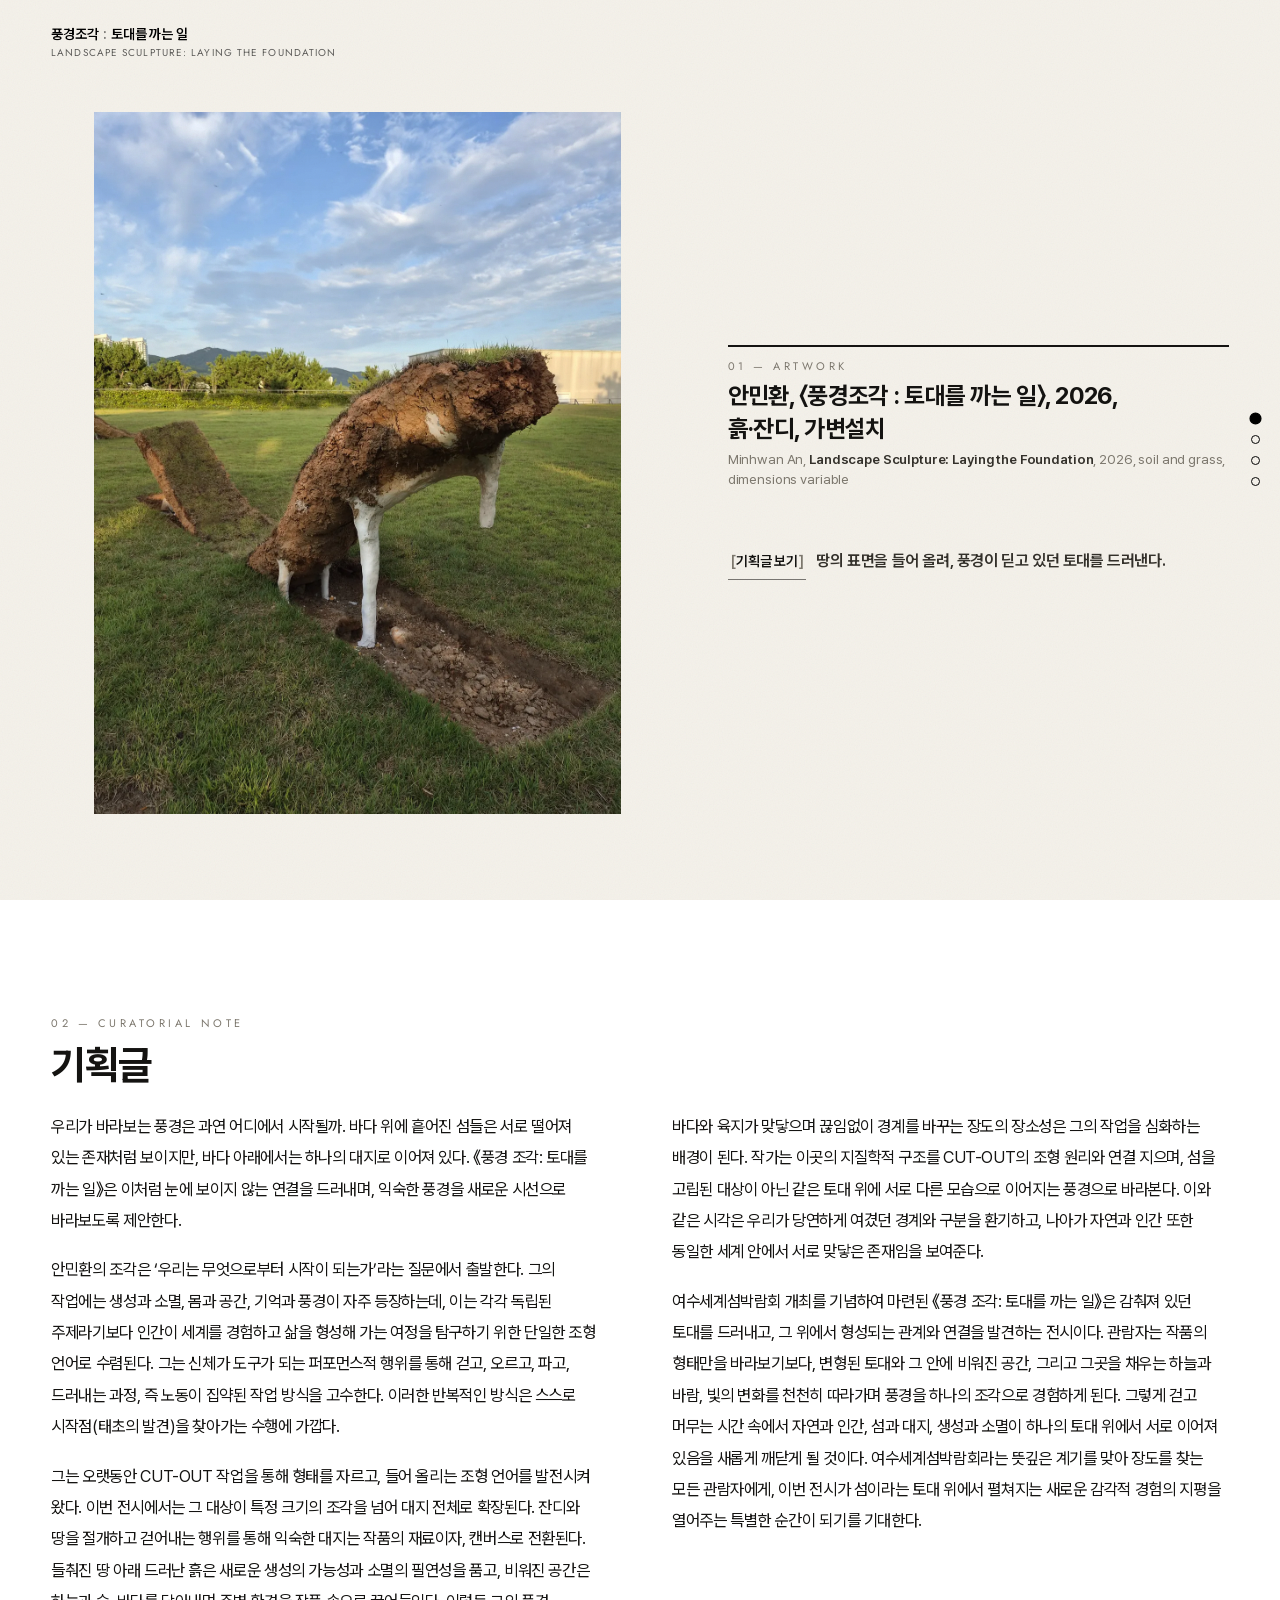
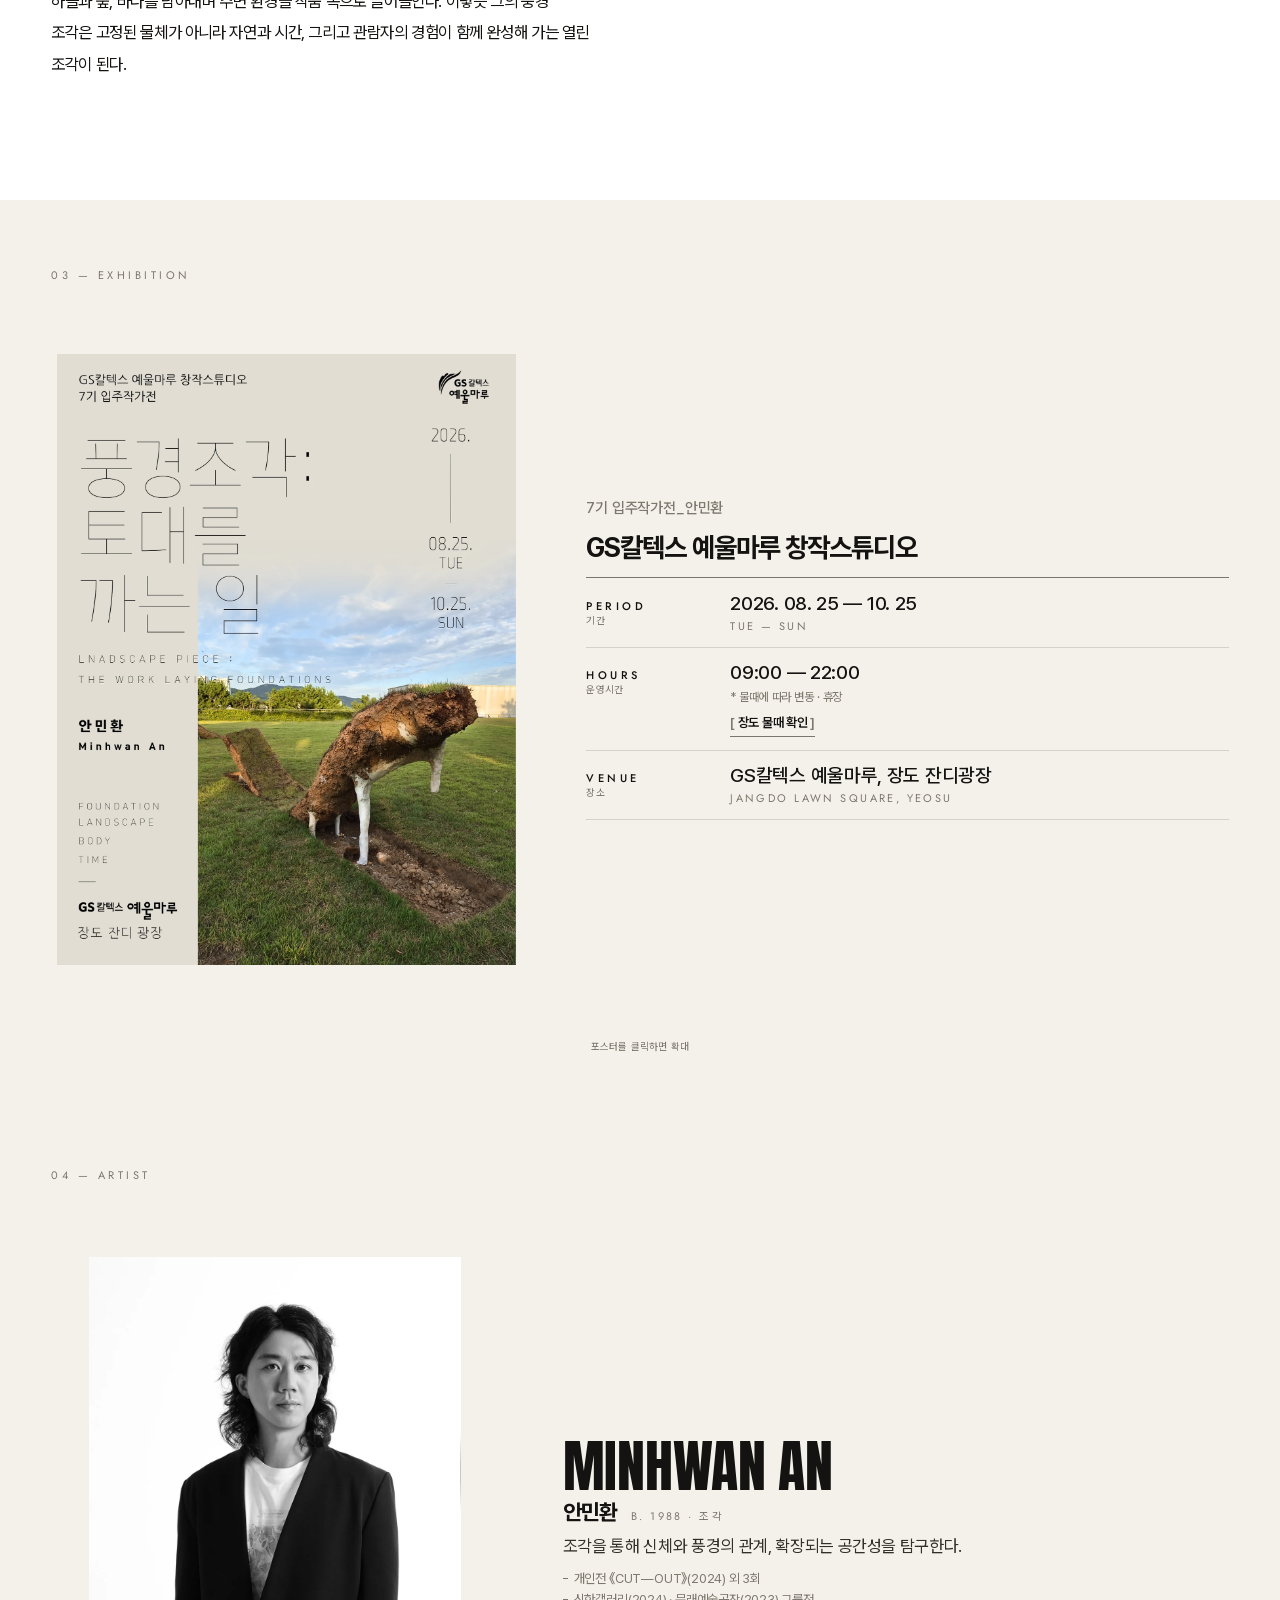
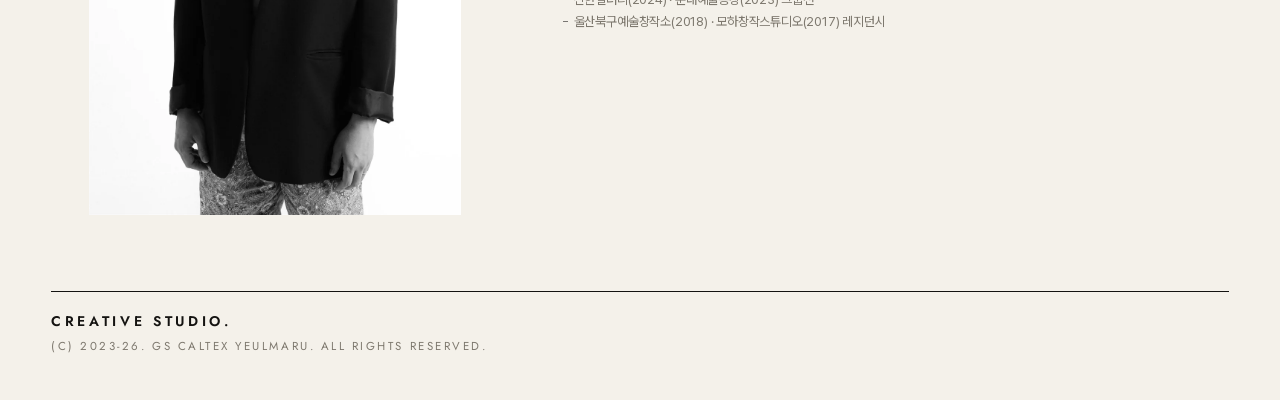
==== commit 37439abc: "footer simplified + curatorial note button spacing" ====
--- a/index.html
+++ b/index.html
@@ -154,17 +154,8 @@
     </div>
 
     <footer class="site-foot">
-      <div class="foot-grid">
-        <p class="wordmark">Creative Studio</p>
-        <p class="label label--muted">Creative Studio — Residency Archive</p>
-      </div>
-      <div class="foot-bottom">
-        <span class="foot-copy" lang="ko">Copyright (C) GS칼텍스 예울마루 2023 all rights reserved</span>
-        <span class="foot-links">
-          <a href="https://www.yeulmaru.org" target="_blank" rel="noopener noreferrer">yeulmaru.org</a>
-          <a href="https://map.naver.com/p/search/%EC%98%88%EC%88%A0%EC%9D%98%20%EC%84%AC%20%EC%9E%A5%EB%8F%84" target="_blank" rel="noopener noreferrer" lang="ko">전남 여수시 예울마루로 100</a>
-        </span>
-      </div>
+      <p class="wordmark">Creative Studio.</p>
+      <p class="foot-copy">(c) 2023-26. GS Caltex Yeulmaru. all rights reserved.</p>
     </footer>
   </section>
 
--- a/assets/css/label.css
+++ b/assets/css/label.css
@@ -196,7 +196,7 @@
   flex-wrap: wrap;
   align-items: baseline;
   gap: 6px 10px;
-  margin-top: clamp(8px, 1.8vh, 22px);
+  margin-top: clamp(26px, 4.2vh, 44px);   /* 캡션과 2줄 간격 */
 }
 .wn-ko {
   flex: 1 1 200px;
@@ -432,45 +432,30 @@
 }
 .a-cv li::before { content: ""; position: absolute; left: 0; top: 0.72em; width: 5px; height: 1px; background: var(--line-strong); }
 
-/* ── 푸터 (creative 푸터의 모바일 축약판) ──── */
+/* ── 푸터 ─────────────────────────────────── */
 .site-foot {
   border-top: 1px solid var(--ink);
   padding-top: clamp(12px, 2vh, 20px);
   margin-top: auto;
   display: grid;
-  gap: clamp(8px, 1.4vh, 14px);
-}
-.foot-grid { display: flex; justify-content: space-between; align-items: baseline; gap: 12px; flex-wrap: wrap; }
-.site-foot .label { white-space: normal; letter-spacing: var(--ls-label-tight); }
+  gap: 4px;
+}
 .wordmark {
   font-family: var(--font-label);
   font-weight: 600;
   font-size: clamp(12px, 3.2vw, 14px);
   letter-spacing: 0.26em;
   text-transform: uppercase;
-  white-space: nowrap;
-}
-.foot-bottom {
-  display: flex;
-  justify-content: space-between;
-  align-items: flex-start;
-  gap: 6px 16px;
-  flex-wrap: wrap;
-  color: var(--muted);
+}
+.foot-copy {
+  font-family: var(--font-label);
   font-size: clamp(10.5px, 2.8vw, 11.5px);
+  letter-spacing: var(--ls-label-tight);
+  text-transform: uppercase;
+  color: var(--muted);
   line-height: 1.5;
-}
-.foot-copy { overflow-wrap: normal; }
-.foot-links { display: flex; flex-direction: column; align-items: flex-start; gap: 2px; }
-@media (min-width: 560px) { .foot-links { align-items: flex-end; text-align: right; } }
-.foot-links a {
-  color: var(--muted);
-  text-decoration: none;
-  border-bottom: 1px solid transparent;
   overflow-wrap: normal;
-  transition: color var(--dur-fast) var(--ease-out), border-color var(--dur-fast) var(--ease-out);
-}
-.foot-links a:hover { color: var(--ink); border-color: var(--ink); }
+}
 
 
 /* ══ 02 · 기획글 ═════════════════════════════ */
@@ -550,6 +535,7 @@
 @keyframes sd-fade-out { from { opacity: 0.55; } to { opacity: 0; } }
 
 .sd-head {
+  position: relative;
   flex: 0 0 auto;
   display: flex;
   align-items: flex-start;
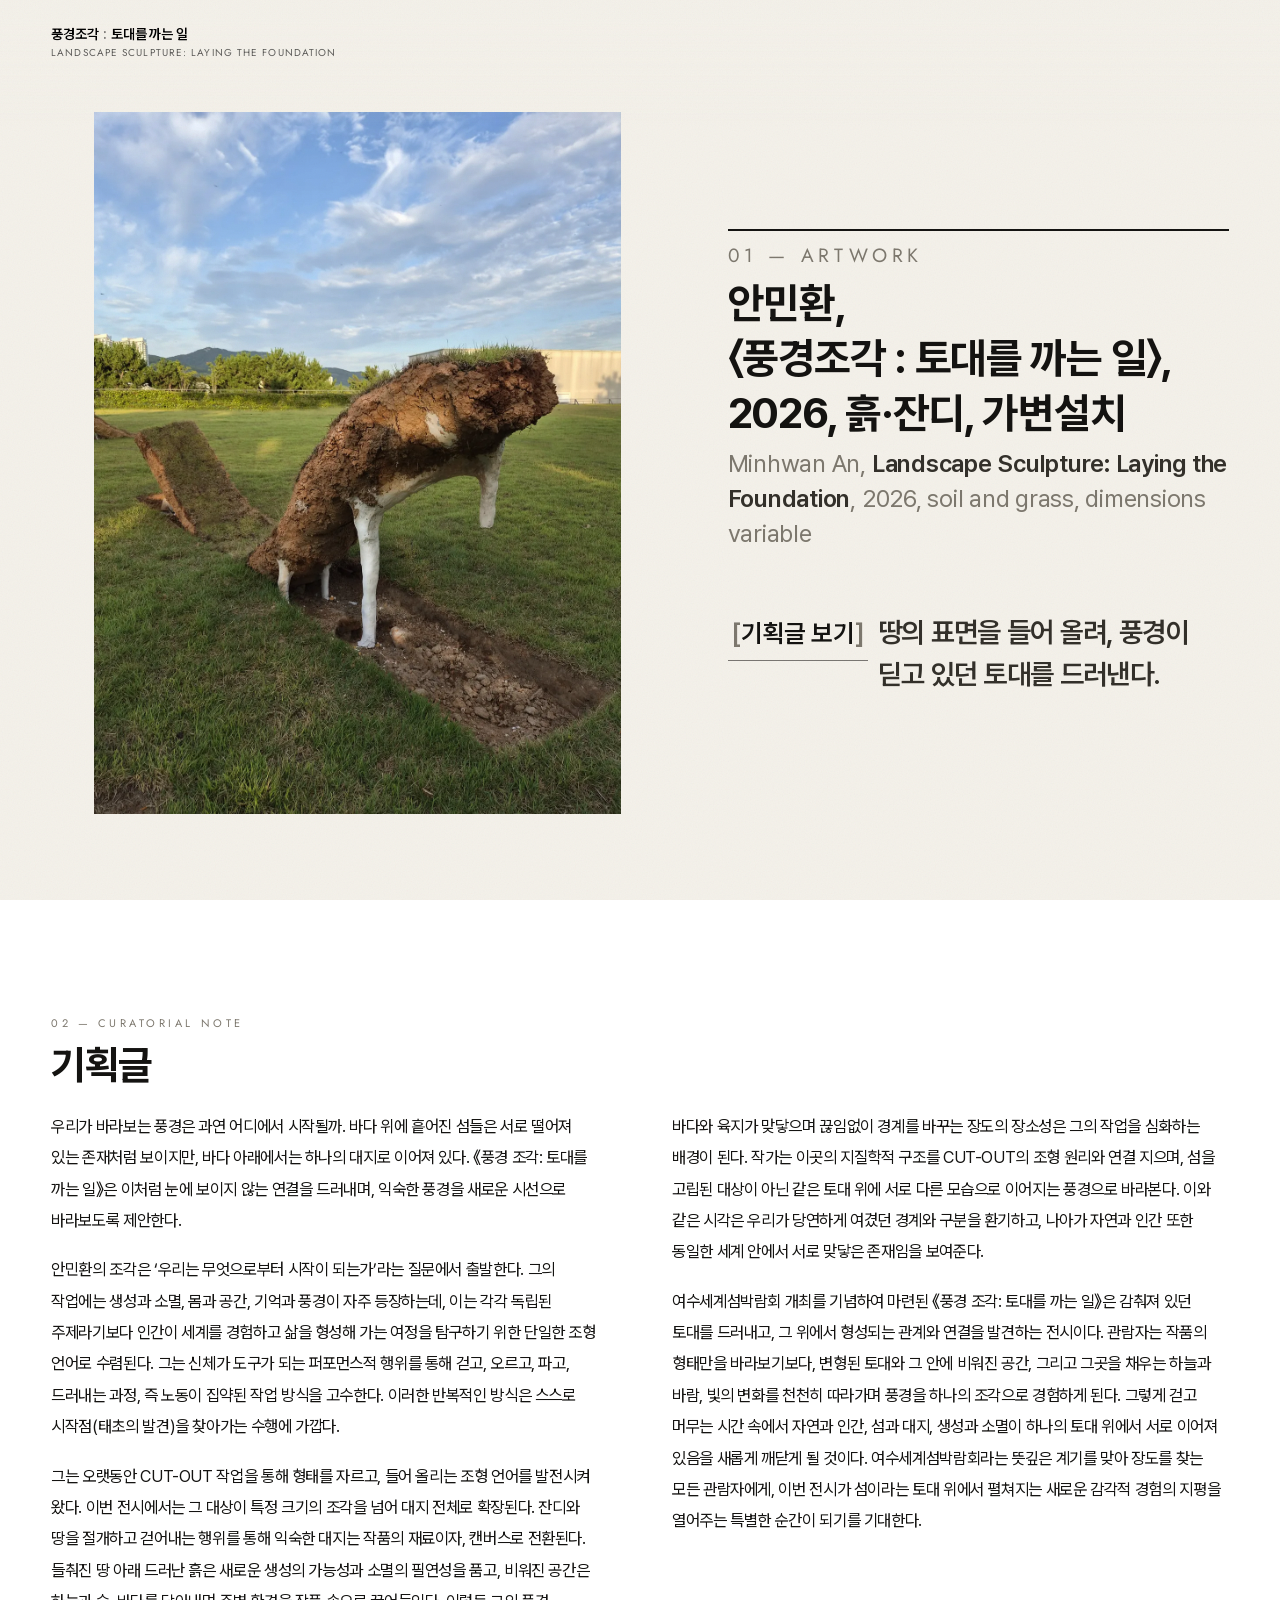
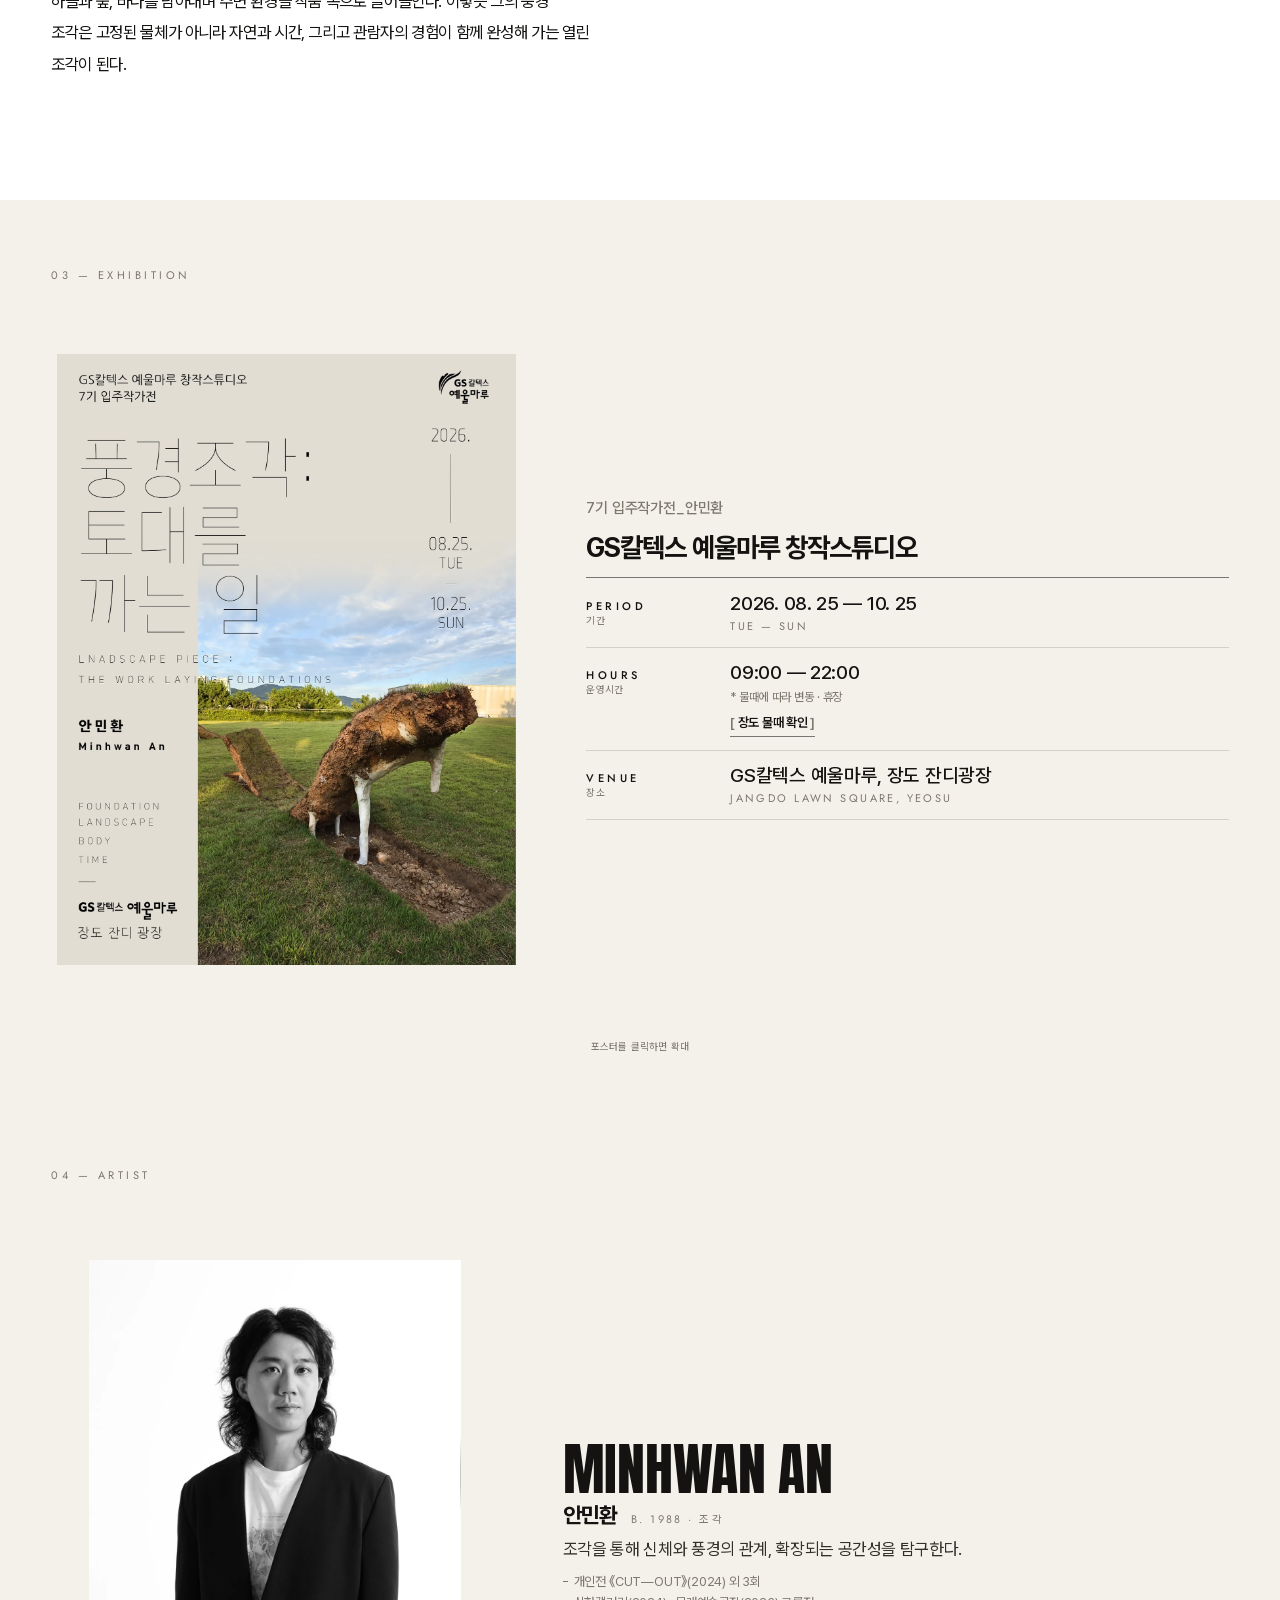
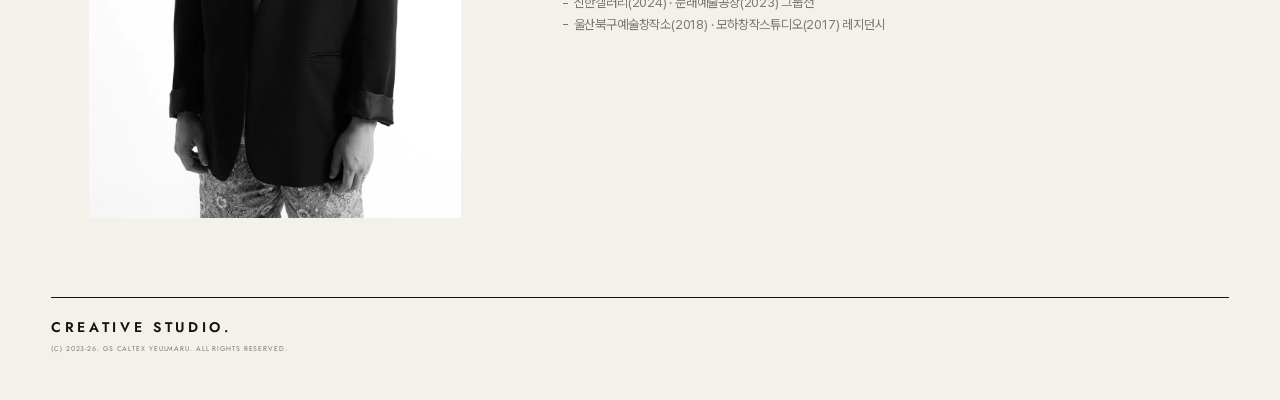
==== commit 52e2bd21: "top fade, smoother sheet modal (90% translucent), rotating close, button flash, 60% footer copy" ====
--- a/index.html
+++ b/index.html
@@ -27,6 +27,9 @@
 
 <body class="book">
 <div class="grain" aria-hidden="true"></div>
+
+<!-- 상단 페이드 — 사진 위에서도 네비가 읽히게 (내용과 겹치지 않을 만큼만) -->
+<div class="topfade" aria-hidden="true"></div>
 
 <!-- ── 좌상단 고정: 전시 타이틀 (전 페이지 공통) ── -->
 <header class="fixhead">
--- a/assets/css/label.css
+++ b/assets/css/label.css
@@ -83,6 +83,23 @@
 }
 @media (prefers-color-scheme: dark) { .grain { mix-blend-mode: screen; opacity: 0.045; } }
 
+/* ── 상단 페이드 ───────────────────────────── */
+.topfade {
+  position: fixed;
+  inset: 0 0 auto 0;
+  height: clamp(86px, 14vh, 150px);
+  z-index: calc(var(--z-head) - 1);
+  pointer-events: none;
+  opacity: 0.58;
+  background: linear-gradient(
+    to bottom,
+    var(--paper) 0%,
+    var(--paper) 14%,
+    rgba(0, 0, 0, 0) 100%
+  );
+}
+@media (prefers-color-scheme: dark) { .topfade { opacity: 0.85; } }
+
 /* ── 좌상단 고정 전시 타이틀 ────────────────── */
 .fixhead {
   position: fixed;
@@ -199,8 +216,8 @@
   margin-top: clamp(26px, 4.2vh, 44px);   /* 캡션과 2줄 간격 */
 }
 .wn-ko {
-  flex: 1 1 200px;
-  font-size: clamp(13px, 3.5vw, 16px);
+  flex: 1 1 240px;
+  font-size: clamp(14px, 3.8vw, 40px);
   font-weight: 600;
   color: var(--ink-soft);
   line-height: 1.5;
@@ -212,7 +229,7 @@
 .note-btn {
   flex: 0 0 auto;
   font-family: var(--font-body);
-  font-size: clamp(12px, 3.2vw, 14px);
+  font-size: clamp(13px, 3.4vw, 35px);
   font-weight: 600;
   letter-spacing: -0.02em;
   color: var(--ink);
@@ -224,6 +241,17 @@
 .note-btn .nb-bracket { color: var(--muted); padding-inline: 1px; }
 .note-btn:hover { border-color: var(--ink); }
 .note-btn:hover .nb-bracket { color: var(--ink); }
+
+/* 누르는 순간 잉크↔종이 반전 */
+.note-btn:active,
+.note-btn.is-hit {
+  background: var(--ink);
+  color: var(--paper);
+  border-color: var(--ink);
+}
+.note-btn:active .nb-bracket,
+.note-btn.is-hit .nb-bracket { color: var(--paper); }
+.note-btn.is-hit { transition: none; }
 .wn-en {
   font-size: clamp(12px, 3.4vw, 17px);
   line-height: 1.05;
@@ -236,10 +264,13 @@
   .wn-en { color: var(--muted); -webkit-text-stroke: 0; }
 }
 
-/* 작품 사진 — 화면 최상단 · 원본 비율 유지(절대 자르지 않음) · 배경 없음 */
+/* 작품 사진 — 화면 최상단 · 폭은 항상 100vw 고정 · 배경 없음
+   높이는 남는 공간을 쓰되 3:4(원본 비율)를 넘지 않는다.
+   공간이 3:4보다 짧은 기기에서는 위아래만 잘린다 — 폭은 절대 줄지 않는다. */
 .w-photo {
   flex: 1 1 0;
   min-height: 0;
+  max-height: calc(100vw * 4 / 3);   /* 원본 비율 이상으로 늘어나지 않음 */
   margin-inline: calc(var(--pad) * -1);
   margin-top: calc((clamp(14px, 3.4vw, 26px) + 44px) * -1);  /* 페이지 상단 패딩 상쇄 */
 }
@@ -247,12 +278,18 @@
 .w-photo img {
   width: 100%;
   height: 100%;
-  object-fit: contain;      /* 잘림 없음 */
-  object-position: 50% 0%;  /* 상단 기준 */
+  object-fit: cover;          /* 폭 100% 유지 — 모자란 높이만 잘라낸다 */
+  object-position: 50% 56%;   /* 하늘보다 조각 쪽을 남긴다 */
+}
+
+/* 데스크톱은 2열이라 폭 기준이 무의미 — 잘림 없이 전체를 보여준다 */
+@media (min-width: 901px) and (min-aspect-ratio: 1/1) {
+  .w-photo { max-height: none; }
+  .w-photo img { object-fit: contain; }
 }
 
 /* 한 줄 캡션 (미술관 표기 관례) — 작품 사진과 동급의 주요소 */
-.w-cap .label { margin-bottom: 2px; }
+.w-cap .label { margin-bottom: 6px; font-size: clamp(13px, 3.1vw, 27px); letter-spacing: 0.24em; }
 .w-cap {
   display: grid;
   gap: 5px;
@@ -262,16 +299,16 @@
 .cap-ko .nb { white-space: nowrap; }
 .cap-ko {
   overflow-wrap: normal;      /* 흙·잔디 같은 항목이 쪼개지지 않게 */
-  font-size: clamp(16px, 4.7vw, 24px);
+  font-size: clamp(19px, 5.6vw, 60px);
   font-weight: 700;
-  line-height: 1.38;
+  line-height: 1.3;
   letter-spacing: -0.03em;
   text-wrap: pretty;
 }
 @media (max-width: 360px) { .cap-ko .nb { white-space: normal; } }
 .cap-en {
   overflow-wrap: normal;
-  font-size: clamp(11px, 2.9vw, 13.5px);
+  font-size: clamp(12.5px, 3.3vw, 34px);
   color: var(--muted);
   line-height: 1.45;
   letter-spacing: -0.01em;
@@ -449,11 +486,12 @@
 }
 .foot-copy {
   font-family: var(--font-label);
-  font-size: clamp(10.5px, 2.8vw, 11.5px);
-  letter-spacing: var(--ls-label-tight);
+  font-size: clamp(6.3px, 1.7vw, 6.9px);   /* 기존 대비 60% */
+  letter-spacing: 0.13em;
   text-transform: uppercase;
   color: var(--muted);
-  line-height: 1.5;
+  line-height: 1.6;
+  white-space: nowrap;                      /* 한 줄 고정 */
   overflow-wrap: normal;
 }
 
@@ -491,7 +529,7 @@
 }
 .note-body p { overflow-wrap: normal; }
 
-@media (min-width: 901px) {
+@media (min-width: 901px) and (min-aspect-ratio: 1/1) {
   .pg--note { justify-content: center; }
   .note-body { column-count: 2; column-gap: var(--gap-lg); display: block; max-width: none; }
   .note-body p { break-inside: avoid-column; margin-bottom: clamp(14px, 2vh, 22px); }
@@ -524,13 +562,26 @@
   border-top-left-radius: var(--radius-card);
   border-top-right-radius: var(--radius-card);
   overflow: hidden;
-}
-.sheetdlg[open] .sd-inner { animation: sd-up 0.55s var(--ease-out) both; }
-.sheetdlg.closing .sd-inner { animation: sd-down 0.38s var(--ease-inout) both; }
+  /* 올라오는 동안 끊기지 않도록 별도 레이어로 승격 */
+  will-change: transform;
+  transform: translate3d(0, 100%, 0);
+  backface-visibility: hidden;
+  contain: layout paint;
+}
+/* 배경 90% — 뒤가 살짝 비쳐 자연스럽게 */
+@supports (backdrop-filter: blur(1px)) or (-webkit-backdrop-filter: blur(1px)) {
+  .sd-inner {
+    background: color-mix(in srgb, var(--paper) 90%, transparent);
+    -webkit-backdrop-filter: blur(20px) saturate(1.08);
+    backdrop-filter: blur(20px) saturate(1.08);
+  }
+}
+.sheetdlg[open] .sd-inner { animation: sd-up 0.62s var(--ease-out) both; }
+.sheetdlg.closing .sd-inner { animation: sd-down 0.42s var(--ease-inout) both; }
 .sheetdlg.closing::backdrop { animation: sd-fade-out 0.38s var(--ease-inout) forwards; }
 
-@keyframes sd-up { from { transform: translateY(100%); } to { transform: none; } }
-@keyframes sd-down { from { transform: none; } to { transform: translateY(100%); } }
+@keyframes sd-up   { from { transform: translate3d(0, 100%, 0); } to { transform: translate3d(0, 0, 0); } }
+@keyframes sd-down { from { transform: translate3d(0, 0, 0); } to { transform: translate3d(0, 100%, 0); } }
 @keyframes sd-fade { to { opacity: 0.55; } }
 @keyframes sd-fade-out { from { opacity: 0.55; } to { opacity: 0; } }
 
@@ -567,12 +618,19 @@
   transition: background var(--dur-fast) var(--ease-out), color var(--dur-fast) var(--ease-out);
 }
 .sd-close:hover { background: var(--ink); color: var(--paper); }
-.sd-close svg { width: 16px; height: 16px; fill: none; stroke: currentColor; stroke-width: 1.5; }
+.sd-close svg {
+  width: 16px; height: 16px; fill: none; stroke: currentColor; stroke-width: 1.5;
+  transition: transform var(--dur-med) var(--ease-inout);
+}
+.sd-close:active svg { transform: rotate(90deg); }
+.sheetdlg.closing .sd-close svg { transform: rotate(180deg); }
+.sheetdlg.closing .sd-close { background: var(--ink); color: var(--paper); }
 
 .sd-body {
   flex: 1 1 auto;
   min-height: 0;
   overflow-y: auto;
+  overflow-anchor: none;
   overscroll-behavior: contain;
   -webkit-overflow-scrolling: touch;
   padding: clamp(16px, 3vh, 26px) var(--pad) clamp(36px, 7vh, 64px);
@@ -584,9 +642,20 @@
   text-wrap: pretty;
 }
 .sd-body p { overflow-wrap: normal; }
+.sheetdlg.opening .sd-body, .sheetdlg.closing .sd-body { overflow-y: hidden; }
 
 @media (prefers-reduced-motion: reduce) {
   .sheetdlg[open] .sd-inner, .sheetdlg.closing .sd-inner { animation: none; }
+}
+
+
+/* 태블릿~세로형 큰 창: 사진 아래 정보를 기존 대비 2.5배로 (모바일은 위 clamp 유지) */
+@media (min-width: 600px) and (max-aspect-ratio: 1/1) {
+  .w-cap .label { font-size: min(4.1vw, 27px); }
+  .cap-ko  { font-size: min(9.1vw, 60px); }
+  .cap-en  { font-size: min(5.15vw, 34px); }
+  .wn-ko   { font-size: min(6.06vw, 40px); }
+  .note-btn { font-size: min(5.3vw, 35px); }
 }
 
 /* ── 확대 보기 ─────────────────────────────── */
@@ -628,7 +697,7 @@
 .zoom-close svg { width: 17px; height: 17px; fill: none; stroke: currentColor; stroke-width: 1.5; }
 
 /* ── 데스크톱 ──────────────────────────────── */
-@media (min-width: 901px) {
+@media (min-width: 901px) and (min-aspect-ratio: 1/1) {
   .pg { padding-inline: var(--pad); height: 100svh; }
 
   .pg--work {
@@ -675,6 +744,16 @@
   html { scroll-behavior: auto; scroll-snap-type: y proximity; }
 }
 
+/* ── 2열(가로형 데스크톱): 컬럼 폭에 맞춰 캡션 상한 ── */
+@media (min-width: 901px) and (min-aspect-ratio: 1/1) {
+  .w-cap, .w-note { min-width: 0; }
+  .w-cap .label { font-size: min(27px, 1.5vw); }
+  .cap-ko   { font-size: min(60px, 3.3vw); }
+  .cap-en   { font-size: min(34px, 1.9vw); }
+  .wn-ko    { font-size: min(40px, 2.2vw); }
+  .note-btn { font-size: min(35px, 1.95vw); }
+}
+
 /* ── 인쇄 ──────────────────────────────────── */
 @media print {
   .grain, .deck-dots, .zoom, .hint, .fixhead { display: none !important; }
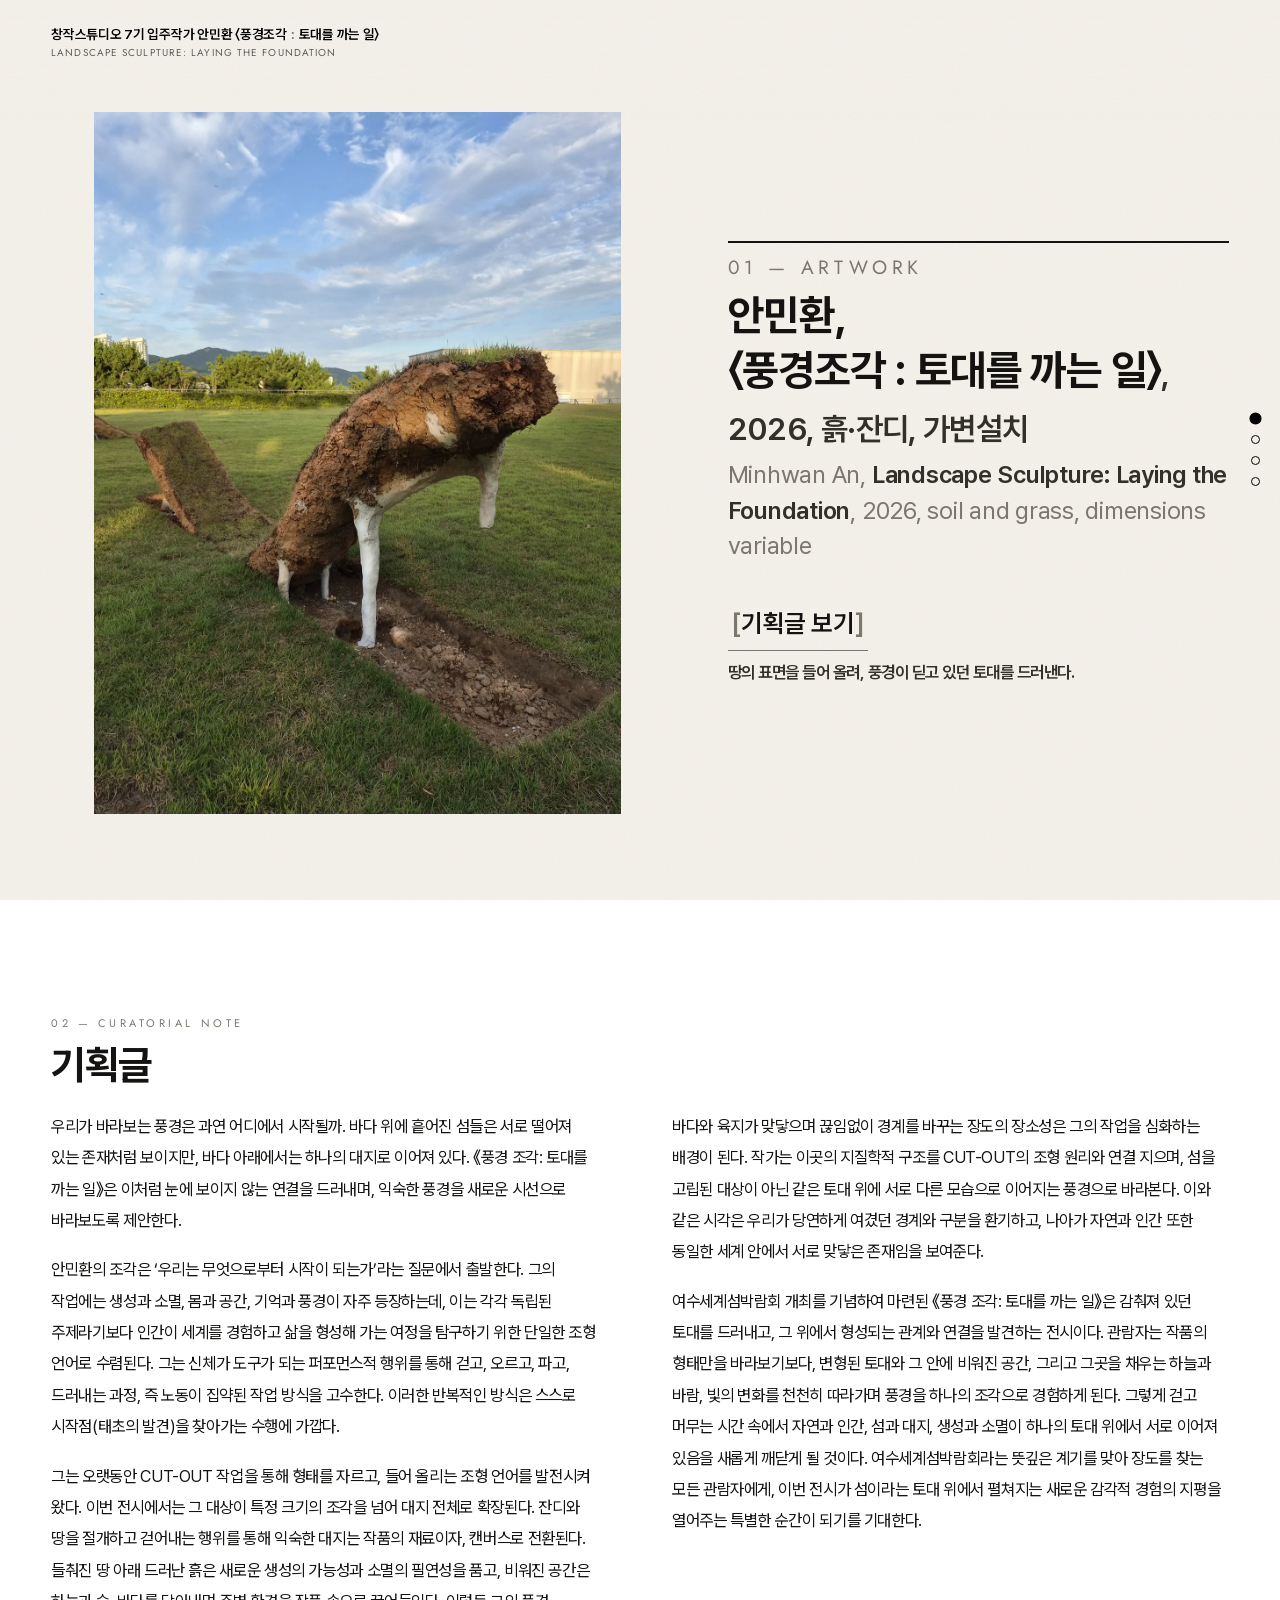
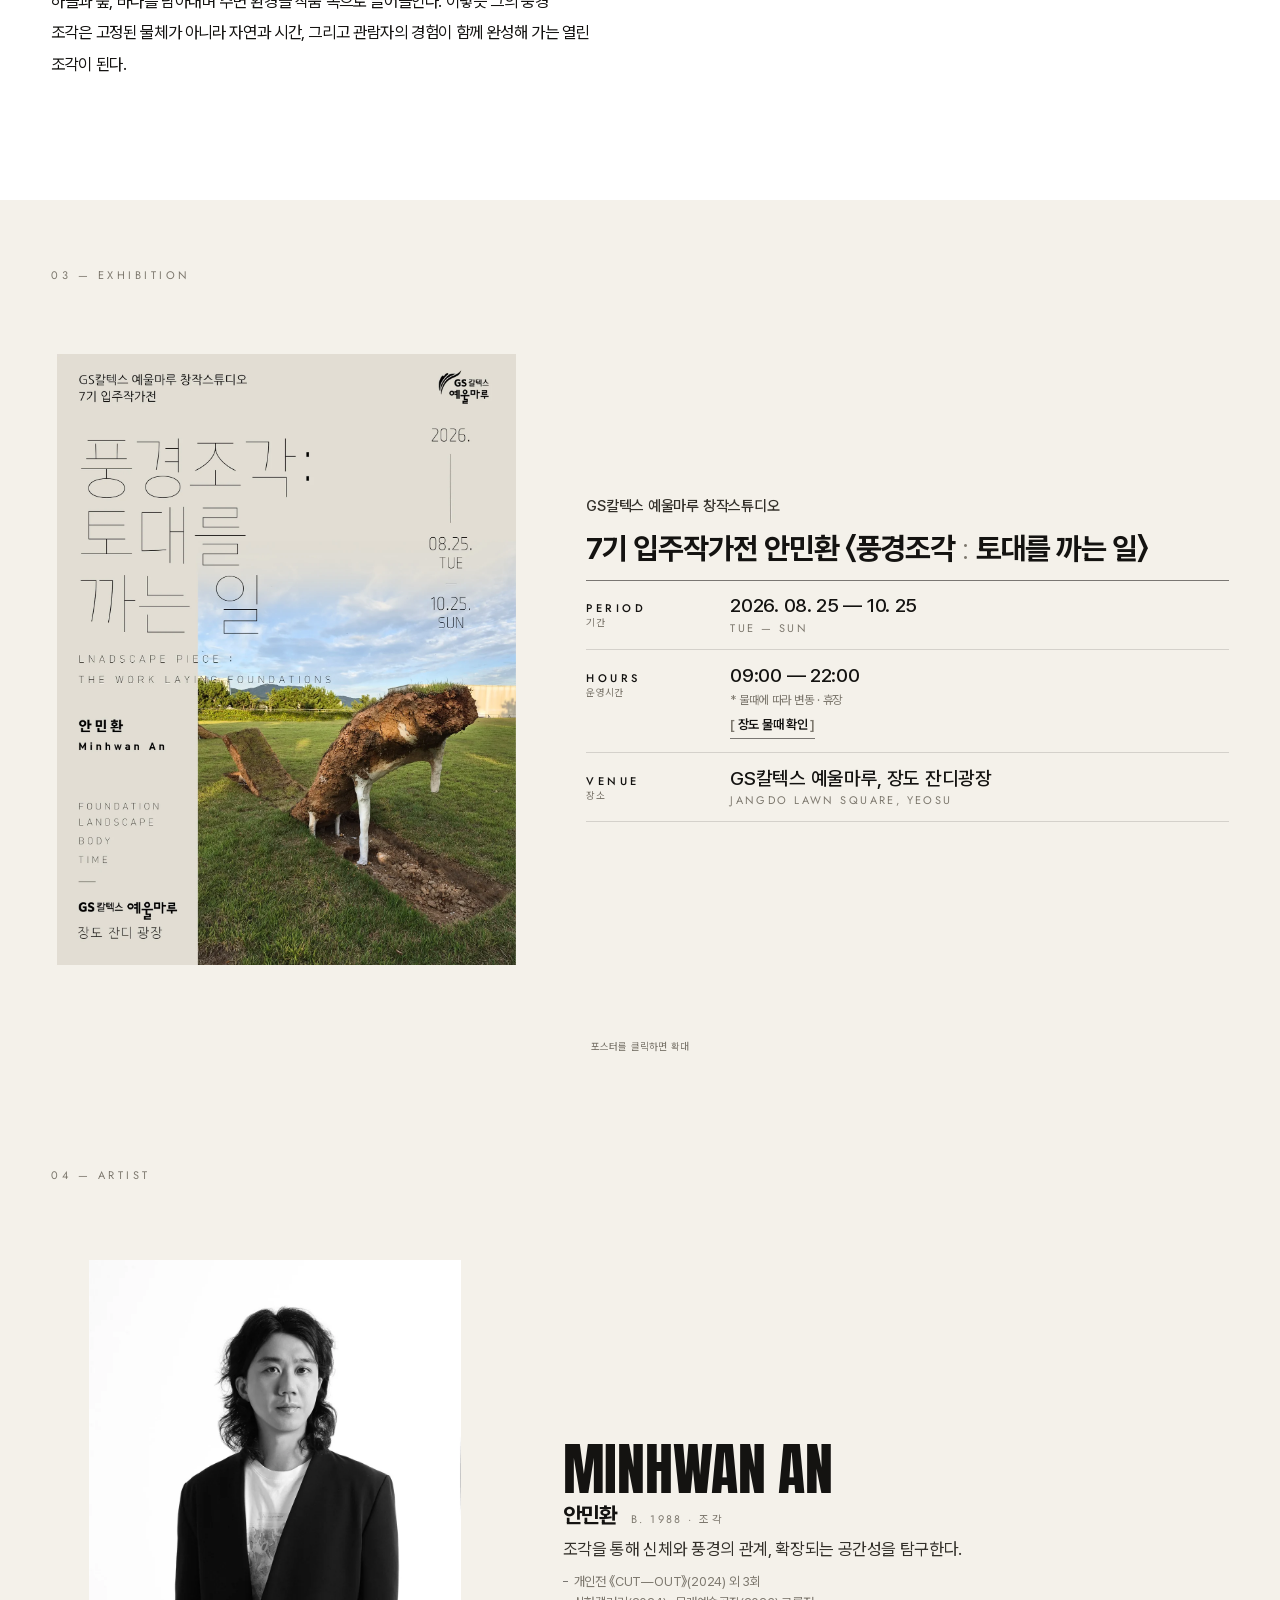
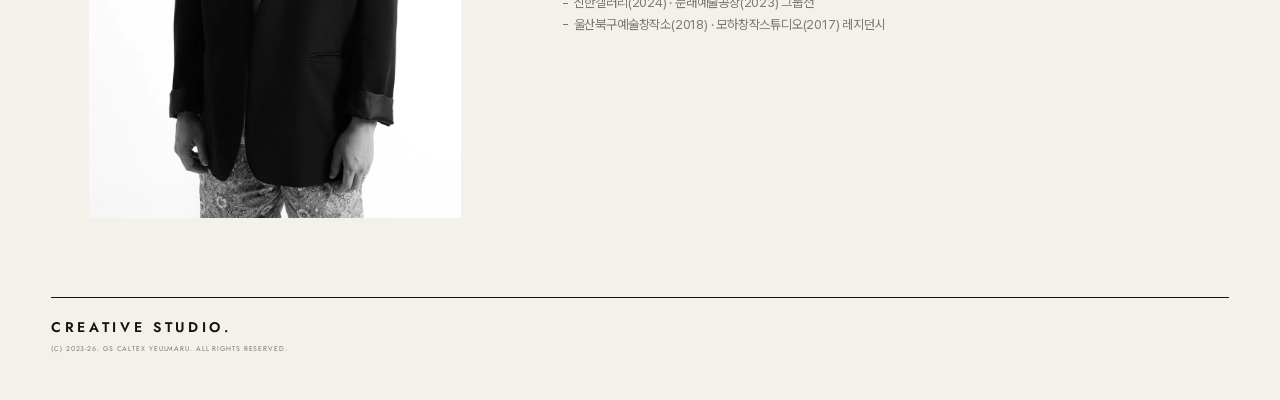
==== commit aa7a8738: "titles reworked - fixed header full line, exhibition kicker/title swap, caption sub 75%, note button" ====
--- a/index.html
+++ b/index.html
@@ -33,7 +33,7 @@
 
 <!-- ── 좌상단 고정: 전시 타이틀 (전 페이지 공통) ── -->
 <header class="fixhead">
-  <p class="fh-ko">풍경조각 <span class="colon" aria-hidden="true">:</span> 토대를 까는 일</p>
+  <p class="fh-ko">창작스튜디오 7기 입주작가 안민환 〈풍경조각 <span class="colon" aria-hidden="true">:</span> 토대를 까는 일〉</p>
   <p class="fh-en">Landscape Sculpture: Laying the Foundation</p>
 </header>
 
@@ -53,7 +53,7 @@
 
     <figcaption class="w-cap r">
       <p class="label label--muted">01 — Artwork</p>
-      <p class="cap-ko" lang="ko"><span class="nb">안민환</span>, <span class="nb">〈풍경조각 : 토대를 까는 일〉</span>, <span class="nb">2026</span>, <span class="nb">흙·잔디</span>, <span class="nb">가변설치</span></p>
+      <p class="cap-ko" lang="ko"><span class="nb">안민환</span>, <span class="nb">〈풍경조각 : 토대를 까는 일〉</span><span class="cap-sub">, <span class="nb">2026</span>, <span class="nb">흙·잔디</span>, <span class="nb">가변설치</span></span></p>
       <p class="cap-en">Minhwan An, <em>Landscape Sculpture: Laying the Foundation</em>, 2026, soil and grass, dimensions variable</p>
     </figcaption>
 
@@ -63,6 +63,7 @@
       </button>
       <p class="wn-ko" lang="ko">땅의 표면을 들어 올려, 풍경이 딛고 있던 토대를 드러낸다.</p>
     </div>
+
 
   </section>
 
@@ -103,8 +104,8 @@
       </figure>
 
       <div class="e-info">
-        <p class="e-kicker" lang="ko">7기 입주작가전<span class="us" aria-hidden="true">_</span>안민환</p>
-        <h2 class="e-ko" id="t-exh" lang="ko">GS칼텍스 예울마루 창작스튜디오</h2>
+        <p class="e-kicker" lang="ko">GS칼텍스 예울마루 창작스튜디오</p>
+        <h2 class="e-ko" id="t-exh" lang="ko">7기 입주작가전 안민환 <span class="nb">〈풍경조각 <span class="colon" aria-hidden="true">:</span> 토대를 까는 일〉</span></h2>
 
         <dl class="spec r">
           <div class="spec-row">
--- a/assets/css/label.css
+++ b/assets/css/label.css
@@ -112,10 +112,12 @@
   color: #f4f1ea;
 }
 .fh-ko {
-  font-size: clamp(12px, 3.2vw, 14px);
+  font-size: clamp(11px, 2.9vw, 13.5px);
   font-weight: 600;
-  letter-spacing: -0.01em;
-  line-height: 1.25;
+  letter-spacing: -0.02em;
+  line-height: 1.3;
+  max-width: min(74vw, 620px);
+  text-wrap: pretty;
 }
 .fh-ko .colon { color: inherit; opacity: 0.55; padding-inline: 0.1em; }
 .fh-en {
@@ -209,21 +211,21 @@
 
 /* 스테이트먼트 — 사진 바로 위 */
 .w-note {
-  display: flex;
-  flex-wrap: wrap;
-  align-items: baseline;
-  gap: 6px 10px;
-  margin-top: clamp(26px, 4.2vh, 44px);   /* 캡션과 2줄 간격 */
+  display: grid;
+  justify-items: start;
+  gap: clamp(5px, 1vh, 10px);
+  margin-top: clamp(10px, 1.8vh, 20px);   /* 캡션과 간격 축소 */
 }
 .wn-ko {
-  flex: 1 1 240px;
-  font-size: clamp(14px, 3.8vw, 40px);
+  font-size: min(3.05vw, 26px);
   font-weight: 600;
   color: var(--ink-soft);
-  line-height: 1.5;
-  letter-spacing: -0.025em;
-  text-wrap: pretty;
-}
+  line-height: 1.45;
+  letter-spacing: -0.03em;
+  white-space: nowrap;        /* 한 줄 */
+  overflow-wrap: normal;
+}
+@media (max-width: 340px) { .wn-ko { white-space: normal; font-size: 11.5px; } }
 
 /* [기획글 보기] */
 .note-btn {
@@ -297,6 +299,8 @@
   border-top: 2px solid var(--ink);
 }
 .cap-ko .nb { white-space: nowrap; }
+/* 연도·재료·크기 — 타이틀이 아니므로 75% 크기 + 비강조색 */
+.cap-ko .cap-sub { font-size: 0.75em; color: var(--ink-soft); font-weight: 600; letter-spacing: -0.02em; }
 .cap-ko {
   overflow-wrap: normal;      /* 흙·잔디 같은 항목이 쪼개지지 않게 */
   font-size: clamp(19px, 5.6vw, 60px);
@@ -337,22 +341,24 @@
 .e-kicker {
   font-size: clamp(12px, 3.2vw, 15px);
   font-weight: 500;
-  color: var(--muted);
-  letter-spacing: -0.01em;
+  color: var(--ink-soft);
+  letter-spacing: -0.015em;
   line-height: 1.3;
 }
 .e-kicker .us { color: var(--line-strong); padding-inline: 0.06em; }
-@media (max-width: 340px) { .e-ko { white-space: normal; } }
-
-/* 한글 타이틀 — 한 줄 고정, 기존 대비 150% */
+
+/* 한글 타이틀 */
 .e-ko {
-  font-size: clamp(17px, 5.4vw, 27px);
+  font-size: clamp(17px, 5.2vw, 30px);
   font-weight: 700;
-  line-height: 1.25;
+  line-height: 1.28;
   letter-spacing: -0.035em;
-  white-space: nowrap;
   overflow-wrap: normal;
-}
+  text-wrap: pretty;
+}
+.e-ko .nb { white-space: nowrap; }
+.e-ko .colon { color: var(--muted); font-weight: 300; padding-inline: 0.04em; }
+@media (max-width: 420px) { .e-ko .nb { white-space: normal; } }
 
 
 /* 스펙 리스트 (전시 기간·장소) */
@@ -654,7 +660,7 @@
   .w-cap .label { font-size: min(4.1vw, 27px); }
   .cap-ko  { font-size: min(9.1vw, 60px); }
   .cap-en  { font-size: min(5.15vw, 34px); }
-  .wn-ko   { font-size: min(6.06vw, 40px); }
+  .wn-ko   { font-size: min(3.0vw, 30px); }
   .note-btn { font-size: min(5.3vw, 35px); }
 }
 
@@ -750,7 +756,7 @@
   .w-cap .label { font-size: min(27px, 1.5vw); }
   .cap-ko   { font-size: min(60px, 3.3vw); }
   .cap-en   { font-size: min(34px, 1.9vw); }
-  .wn-ko    { font-size: min(40px, 2.2vw); }
+  .wn-ko    { font-size: min(30px, 1.3vw); }
   .note-btn { font-size: min(35px, 1.95vw); }
 }
 
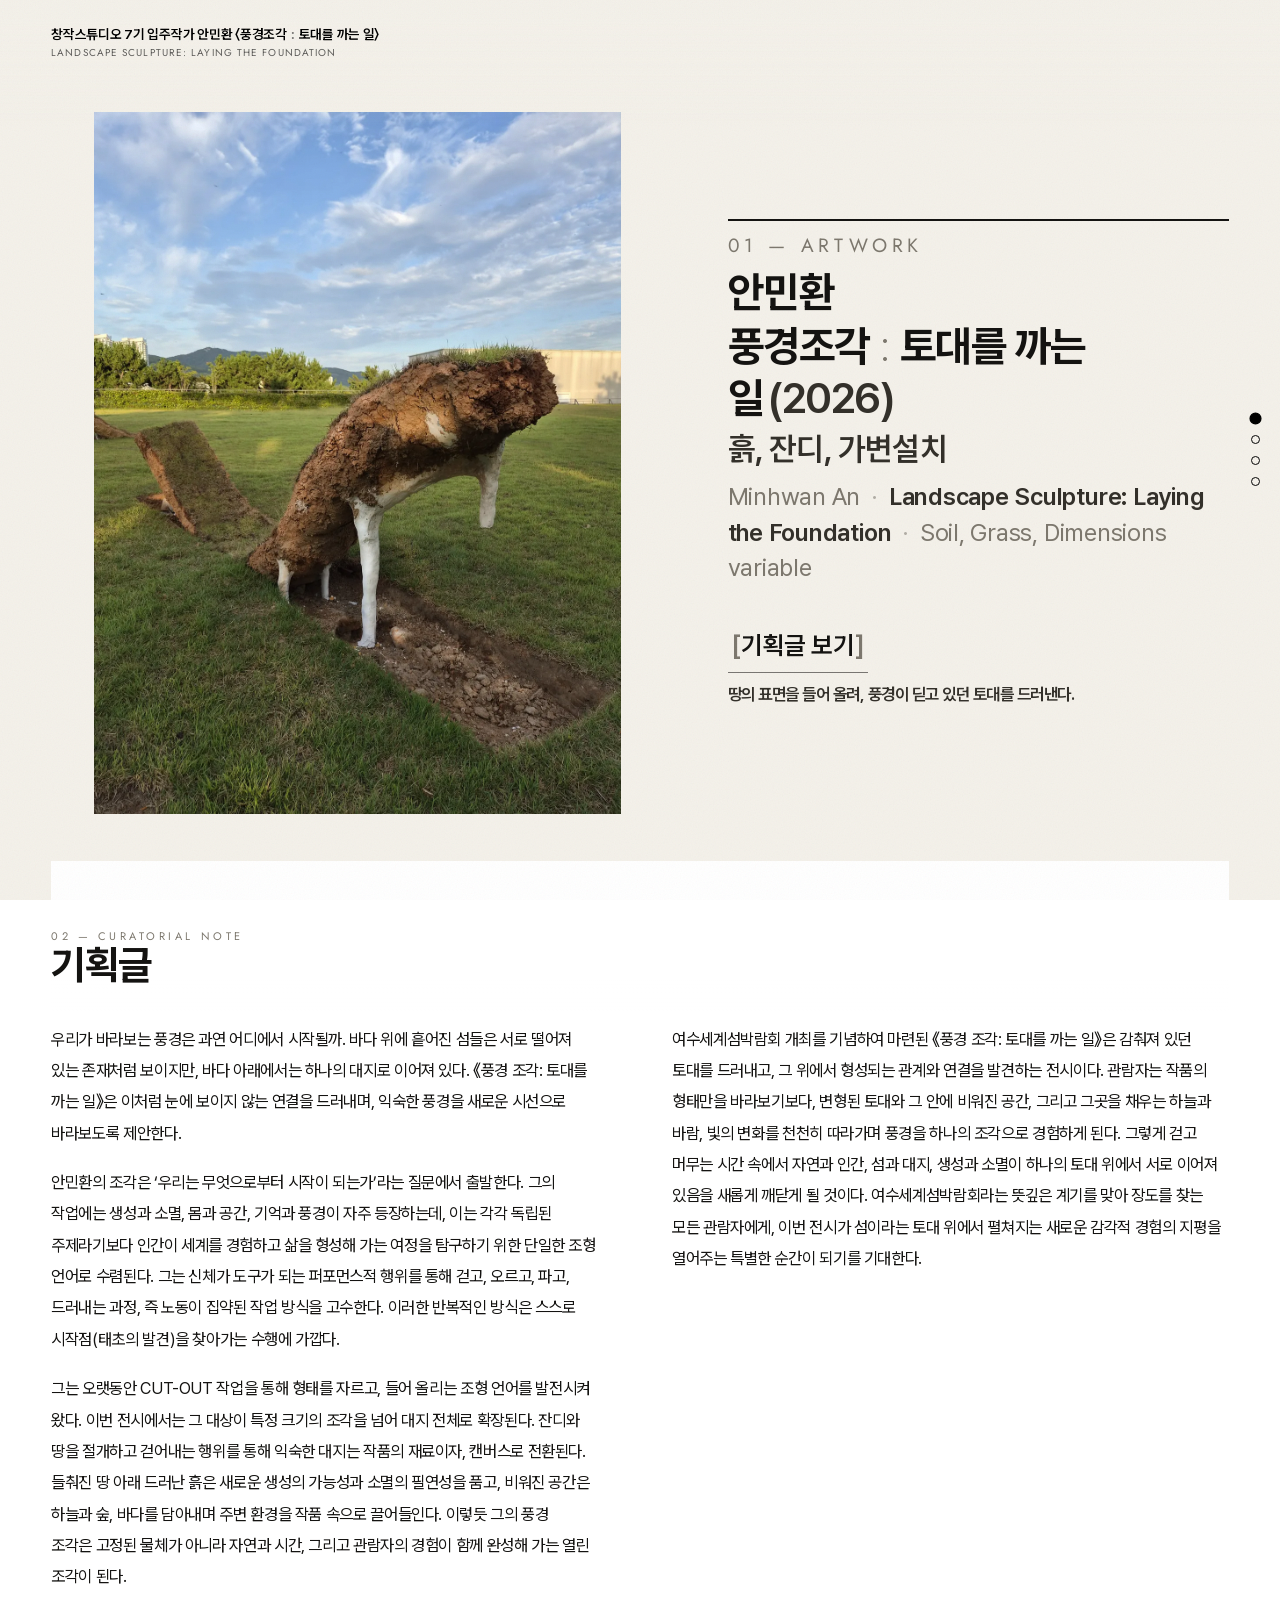
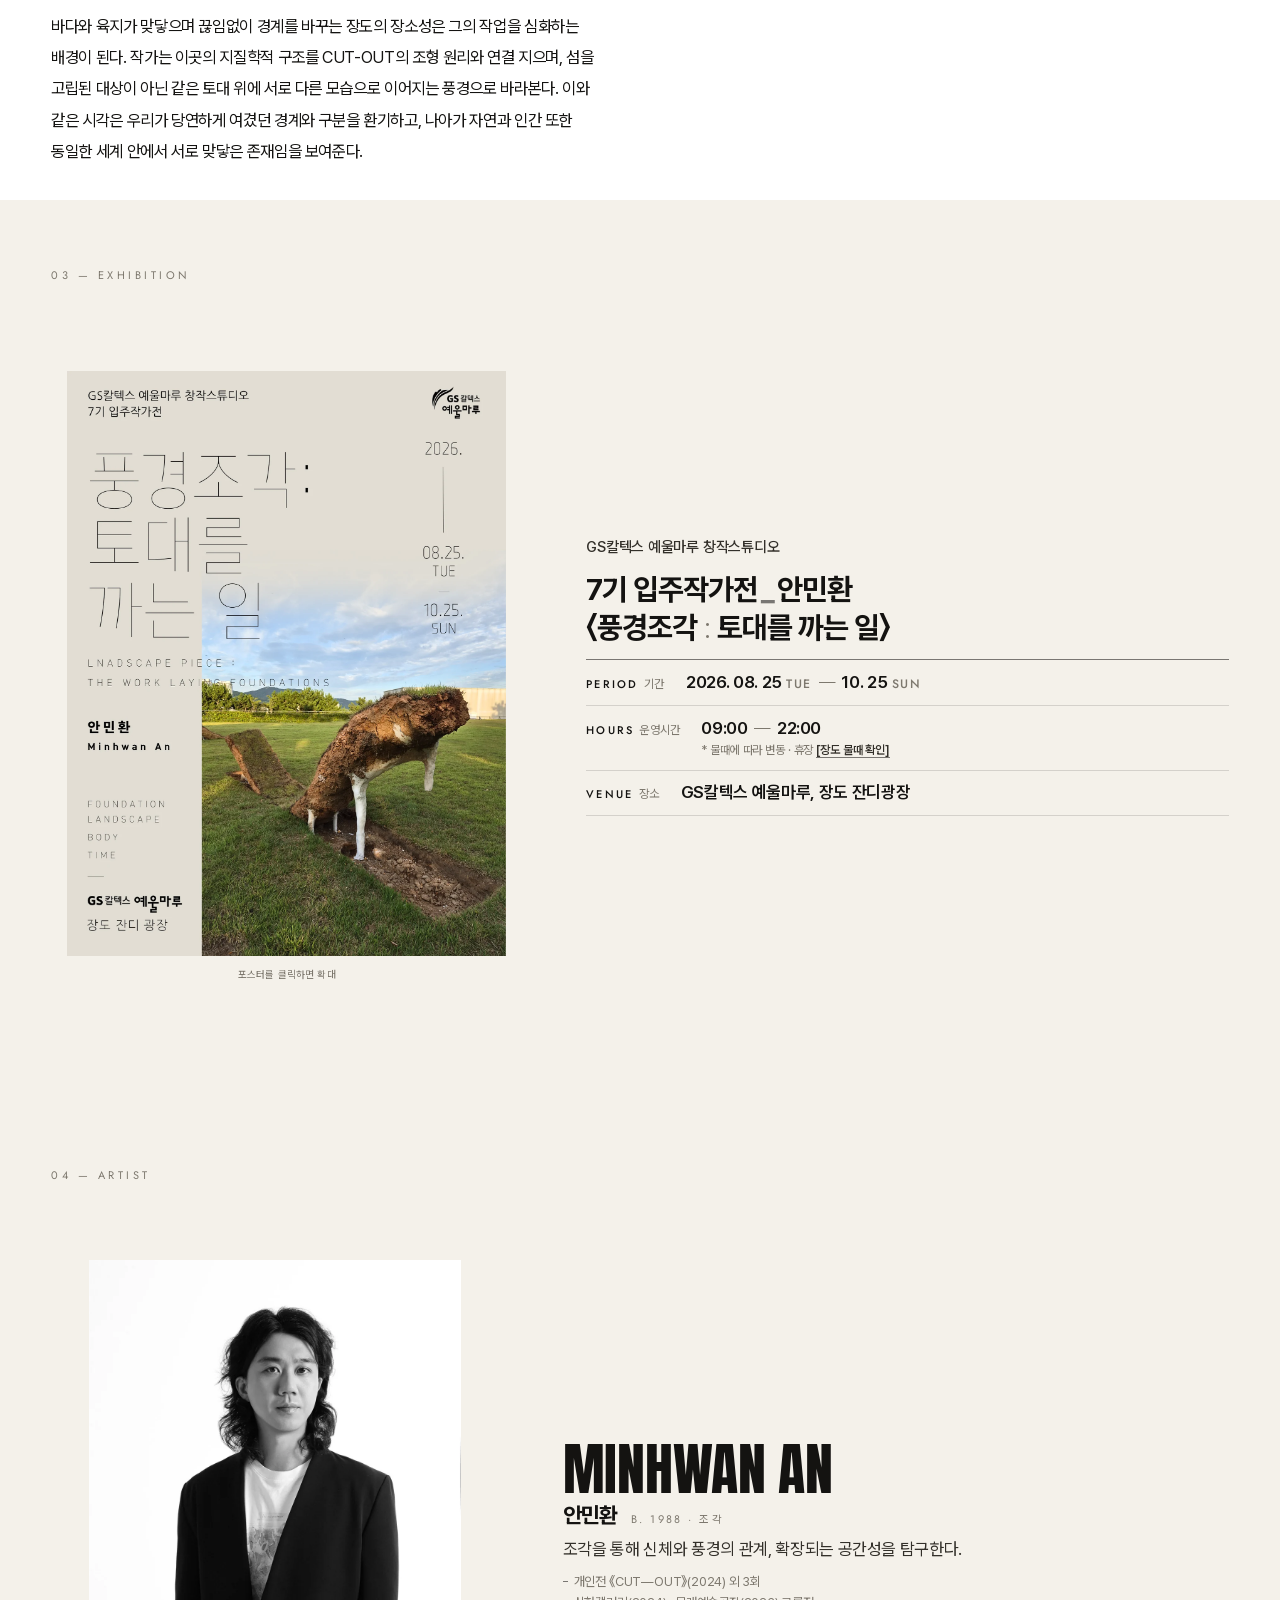
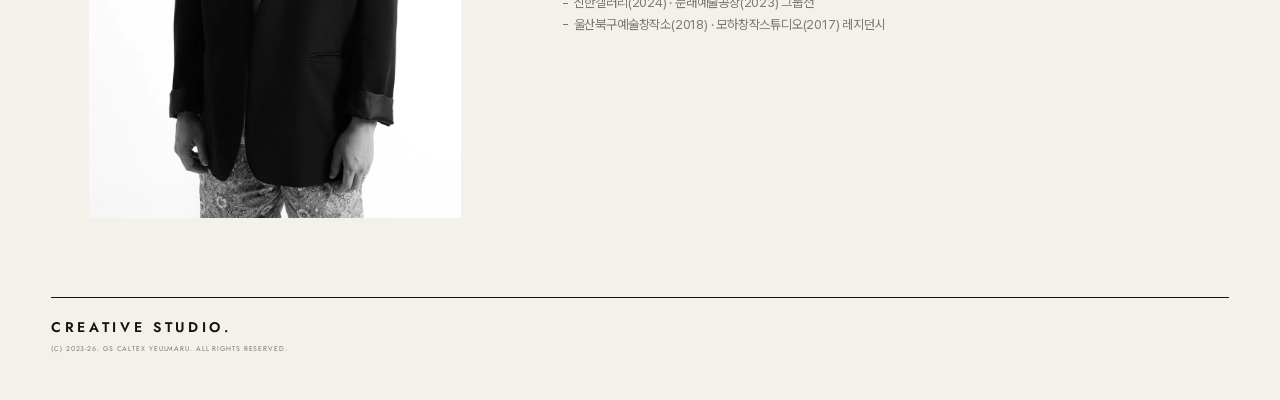
==== commit b81540f3: "caption 3 lines, note button jumps to p2 with highlight, paragraph paging on p2, exhibition spec inl" ====
--- a/index.html
+++ b/index.html
@@ -53,12 +53,16 @@
 
     <figcaption class="w-cap r">
       <p class="label label--muted">01 — Artwork</p>
-      <p class="cap-ko" lang="ko"><span class="nb">안민환</span>, <span class="nb">〈풍경조각 : 토대를 까는 일〉</span><span class="cap-sub">, <span class="nb">2026</span>, <span class="nb">흙·잔디</span>, <span class="nb">가변설치</span></span></p>
-      <p class="cap-en">Minhwan An, <em>Landscape Sculpture: Laying the Foundation</em>, 2026, soil and grass, dimensions variable</p>
+      <p class="cap-ko" lang="ko">
+        <span class="c-artist">안민환</span>
+        <span class="c-title">풍경조각 <span class="colon" aria-hidden="true">:</span> 토대를 까는 일<span class="c-year">(2026)</span></span>
+        <span class="c-mat">흙, 잔디, 가변설치</span>
+      </p>
+      <p class="cap-en">Minhwan An<span class="ce-sep" aria-hidden="true">·</span><em>Landscape Sculpture: Laying the Foundation</em><span class="ce-sep" aria-hidden="true">·</span>Soil, Grass, Dimensions variable</p>
     </figcaption>
 
     <div class="w-note r">
-      <button class="note-btn" type="button" data-note-open>
+      <button class="note-btn" type="button" data-note-go>
         <span class="nb-bracket" aria-hidden="true">[</span>기획글 보기<span class="nb-bracket" aria-hidden="true">]</span>
       </button>
       <p class="wn-ko" lang="ko">땅의 표면을 들어 올려, 풍경이 딛고 있던 토대를 드러낸다.</p>
@@ -70,10 +74,12 @@
   <!-- ══ 02 · 기획글 ═════════════════════════ -->
   <section class="pg pg--note" id="p2" aria-labelledby="t-note">
 
-    <p class="label label--muted r">02 — Curatorial Note</p>
-    <h2 class="note-title r" id="t-note" lang="ko">기획글</h2>
+    <div class="note-head">
+      <p class="label label--muted">02 — Curatorial Note</p>
+      <h2 class="note-title" id="t-note" lang="ko">기획글</h2>
+    </div>
 
-    <div class="note-body r" lang="ko">
+    <div class="note-body" lang="ko">
       <p>우리가 바라보는 풍경은 과연 어디에서 시작될까. 바다 위에 흩어진 섬들은 서로 떨어져 있는 존재처럼 보이지만, 바다 아래에서는 하나의 대지로 이어져 있다. 《풍경 조각: 토대를 까는 일》은 이처럼 눈에 보이지 않는 연결을 드러내며, 익숙한 풍경을 새로운 시선으로 바라보도록 제안한다.</p>
 
       <p>안민환의 조각은 ‘우리는 무엇으로부터 시작이 되는가’라는 질문에서 출발한다. 그의 작업에는 생성과 소멸, 몸과 공간, 기억과 풍경이 자주 등장하는데, 이는 각각 독립된 주제라기보다 인간이 세계를 경험하고 삶을 형성해 가는 여정을 탐구하기 위한 단일한 조형 언어로 수렴된다. 그는 신체가 도구가 되는 퍼포먼스적 행위를 통해 걷고, 오르고, 파고, 드러내는 과정, 즉 노동이 집약된 작업 방식을 고수한다. 이러한 반복적인 방식은 스스로 시작점(태초의 발견)을 찾아가는 수행에 가깝다.</p>
@@ -101,34 +107,32 @@
                  alt="전시 포스터 — 풍경조각 : 토대를 까는 일" loading="lazy" decoding="async">
           </picture>
         </button>
+        <p class="hint"><span class="hint--tap">포스터를 탭하면 확대</span><span class="hint--click">포스터를 클릭하면 확대</span></p>
       </figure>
 
       <div class="e-info">
         <p class="e-kicker" lang="ko">GS칼텍스 예울마루 창작스튜디오</p>
-        <h2 class="e-ko" id="t-exh" lang="ko">7기 입주작가전 안민환 <span class="nb">〈풍경조각 <span class="colon" aria-hidden="true">:</span> 토대를 까는 일〉</span></h2>
+        <h2 class="e-ko" id="t-exh" lang="ko">7기 입주작가전<span class="us" aria-hidden="true">_</span>안민환<br><span class="nb">〈풍경조각 <span class="colon" aria-hidden="true">:</span> 토대를 까는 일〉</span></h2>
 
         <dl class="spec r">
           <div class="spec-row">
             <dt><span class="label">Period</span><span class="ko" lang="ko">기간</span></dt>
-            <dd><span class="v">2026. 08. 25 — 10. 25</span><span class="v-en">Tue — Sun</span></dd>
+            <dd><span class="v">2026. 08. 25<span class="dow">Tue</span><span class="dash" aria-hidden="true">—</span>10. 25<span class="dow">Sun</span></span></dd>
           </div>
           <div class="spec-row">
             <dt><span class="label">Hours</span><span class="ko" lang="ko">운영시간</span></dt>
             <dd>
-              <span class="v">09:00 — 22:00</span>
-              <span class="v-note" lang="ko">* 물때에 따라 변동 · 휴장</span>
-              <a class="v-link" href="https://www.yeulmaru.org/community/v/1733/" target="_blank" rel="noopener noreferrer" lang="ko"><span aria-hidden="true">[</span> 장도 물때 확인 <span aria-hidden="true">]</span></a>
+              <span class="v">09:00<span class="dash" aria-hidden="true">—</span>22:00</span>
+              <span class="v-note" lang="ko">* 물때에 따라 변동 · 휴장 <a class="v-link" href="https://www.yeulmaru.org/community/v/1733/" target="_blank" rel="noopener noreferrer"><span aria-hidden="true">[</span>장도 물때 확인<span aria-hidden="true">]</span></a></span>
             </dd>
           </div>
           <div class="spec-row">
             <dt><span class="label">Venue</span><span class="ko" lang="ko">장소</span></dt>
-            <dd><span class="v" lang="ko">GS칼텍스 예울마루, 장도 잔디광장</span><span class="v-en">Jangdo Lawn Square, Yeosu</span></dd>
+            <dd><span class="v" lang="ko">GS칼텍스 예울마루, 장도 잔디광장</span></dd>
           </div>
         </dl>
       </div>
     </div>
-
-    <p class="hint r"><span class="hint--tap">포스터를 탭하면 확대</span><span class="hint--click">포스터를 클릭하면 확대</span></p>
   </section>
 
   <!-- ══ 04 · 작가 ═══════════════════════════ -->
@@ -165,22 +169,6 @@
 
 </main>
 
-<!-- ── 기획글 모달 (아래 → 위) ─────────────────── -->
-<dialog class="sheetdlg" id="notedlg" aria-labelledby="nd-title">
-  <div class="sd-inner">
-    <header class="sd-head">
-      <div>
-        <p class="label label--muted">Curatorial Note</p>
-        <h2 class="sd-title" id="nd-title" lang="ko">기획글</h2>
-      </div>
-      <button class="sd-close" type="button" aria-label="닫기" data-note-close>
-        <svg viewBox="0 0 24 24" aria-hidden="true"><path d="M5 5l14 14M19 5L5 19"/></svg>
-      </button>
-    </header>
-    <div class="sd-body" lang="ko" data-note-clone></div>
-  </div>
-</dialog>
-
 <!-- ── 포스터 확대 ─────────────────────────────── -->
 <dialog class="zoom" id="zoom" aria-label="포스터 확대 보기">
   <button class="zoom-close" type="button" aria-label="닫기" data-close>
--- a/assets/css/tokens.css
+++ b/assets/css/tokens.css
@@ -17,6 +17,10 @@
   --dark: #161511;       /* 다크 밴드 배경 */
   --dark-line: rgba(244, 241, 234, 0.16);
   --dark-muted: rgba(244, 241, 234, 0.55);
+
+  /* 유일한 유채색 예외 — 읽던 위치를 짚어주는 하이라이트에만 쓴다 (DESIGN.md §3 예외) */
+  --hl: #ffe14d;
+  --hl-soft: rgba(255, 225, 77, 0.42);
 
   /* ── typography ── */
   --font-display: "Anton", "Pretendard Variable", Pretendard, sans-serif;
--- a/assets/css/label.css
+++ b/assets/css/label.css
@@ -254,6 +254,15 @@
 .note-btn:active .nb-bracket,
 .note-btn.is-hit .nb-bracket { color: var(--paper); }
 .note-btn.is-hit { transition: none; }
+
+/* 눌러서 2면으로 넘어가는 동안 노란불 유지 */
+.note-btn.is-go {
+  background: var(--hl);
+  color: #141311;
+  border-color: var(--hl);
+  transition: background 0.18s var(--ease-out), color 0.18s var(--ease-out);
+}
+.note-btn.is-go .nb-bracket { color: #141311; }
 .wn-en {
   font-size: clamp(12px, 3.4vw, 17px);
   line-height: 1.05;
@@ -290,7 +299,7 @@
   .w-photo img { object-fit: contain; }
 }
 
-/* 한 줄 캡션 (미술관 표기 관례) — 작품 사진과 동급의 주요소 */
+/* 캡션 — 3줄 (작가 / 작품명(연도) / 재료·크기) */
 .w-cap .label { margin-bottom: 6px; font-size: clamp(13px, 3.1vw, 27px); letter-spacing: 0.24em; }
 .w-cap {
   display: grid;
@@ -298,31 +307,49 @@
   padding-top: clamp(9px, 1.6vh, 16px);
   border-top: 2px solid var(--ink);
 }
-.cap-ko .nb { white-space: nowrap; }
-/* 연도·재료·크기 — 타이틀이 아니므로 75% 크기 + 비강조색 */
-.cap-ko .cap-sub { font-size: 0.75em; color: var(--ink-soft); font-weight: 600; letter-spacing: -0.02em; }
-.cap-ko {
-  overflow-wrap: normal;      /* 흙·잔디 같은 항목이 쪼개지지 않게 */
-  font-size: clamp(19px, 5.6vw, 60px);
+.cap-ko { display: grid; gap: 1px; overflow-wrap: normal; }
+.c-artist {
+  font-size: clamp(16px, 4.7vw, 60px);
   font-weight: 700;
-  line-height: 1.3;
-  letter-spacing: -0.03em;
+  line-height: 1.25;
+  letter-spacing: -0.035em;
+}
+.c-title {
+  font-size: clamp(16px, 4.7vw, 60px);
+  font-weight: 700;
+  line-height: 1.25;
+  letter-spacing: -0.035em;
   text-wrap: pretty;
 }
-@media (max-width: 360px) { .cap-ko .nb { white-space: normal; } }
+.c-title .colon { color: var(--muted); font-weight: 300; padding-inline: 0.05em; }
+.c-year { color: var(--ink-soft); font-weight: 600; margin-left: 0.12em; }
+.c-mat {
+  font-size: 0.75em;   /* 타이틀 대비 75% */
+  color: var(--ink-soft);
+  font-weight: 600;
+  letter-spacing: -0.025em;
+  line-height: 1.35;
+  margin-top: 2px;
+}
+.cap-ko .c-mat { font-size: clamp(12px, 3.5vw, 45px); }
+
 .cap-en {
   overflow-wrap: normal;
-  font-size: clamp(12.5px, 3.3vw, 34px);
+  font-size: clamp(11px, 2.9vw, 34px);
   color: var(--muted);
   line-height: 1.45;
   letter-spacing: -0.01em;
+  margin-top: 3px;
 }
 .cap-en em { font-style: normal; color: var(--ink-soft); font-weight: 600; }
+.cap-en .ce-sep { padding-inline: 0.45em; opacity: 0.55; }
 
 /* ══ 02 · 전시 ═══════════════════════════════ */
 .exh-body { flex: 1 1 0; min-height: 0; display: flex; flex-direction: column; gap: clamp(14px, 2.4vh, 26px); min-height: 0; }
 
-.e-poster { flex: 1 1 0; min-height: 0; display: flex; justify-content: center; }
+.e-poster { flex: 1 1 0; min-height: 0; display: flex; flex-direction: column; align-items: center; gap: clamp(6px, 1.1vh, 12px); }
+.e-poster .poster-btn { flex: 1 1 0; min-height: 0; }
+.e-poster .hint { flex: 0 0 auto; }
 .poster-btn {
   display: block;
   height: 100%;
@@ -347,7 +374,7 @@
 }
 .e-kicker .us { color: var(--line-strong); padding-inline: 0.06em; }
 
-/* 한글 타이틀 */
+/* 한글 타이틀 — 킥커 포함 총 3줄 */
 .e-ko {
   font-size: clamp(17px, 5.2vw, 30px);
   font-weight: 700;
@@ -358,54 +385,64 @@
 }
 .e-ko .nb { white-space: nowrap; }
 .e-ko .colon { color: var(--muted); font-weight: 300; padding-inline: 0.04em; }
+.e-ko .us { color: var(--line-strong); padding-inline: 0.1em; }
 @media (max-width: 420px) { .e-ko .nb { white-space: normal; } }
 
 
-/* 스펙 리스트 (전시 기간·장소) */
+/* 스펙 — 라벨 우측에 값을 붙인 가로형 */
 .spec { display: grid; border-top: 1px solid var(--line-strong); }
 .spec-row {
   display: grid;
-  gap: 3px var(--gap-sm);
-  padding-block: clamp(8px, 1.4vh, 14px);
+  grid-template-columns: auto minmax(0, 1fr);
+  align-items: baseline;
+  gap: 4px clamp(10px, 2.4vw, 22px);
+  padding-block: clamp(7px, 1.2vh, 13px);
   border-bottom: 1px solid var(--line);
 }
-@media (min-width: 420px) {
-  .spec-row { grid-template-columns: clamp(84px, 22vw, 120px) minmax(0, 1fr); align-items: baseline; }
-}
-.spec-row dt { display: grid; gap: 3px; }
-.spec-row dt .ko { font-size: var(--fs-label-xs); letter-spacing: 0.04em; color: var(--muted); line-height: 1; }
-.spec-row dd { display: grid; gap: 1px; }
-.spec-row .v { font-size: var(--fs-lead); font-weight: 500; line-height: 1.4; letter-spacing: -0.015em; }
+.spec-row dt {
+  display: flex;
+  align-items: baseline;
+  gap: 6px;
+  white-space: nowrap;
+}
+.spec-row dt .label { font-size: clamp(9.5px, 2.4vw, 11px); letter-spacing: 0.2em; }
+.spec-row dt .ko {
+  font-size: clamp(10px, 2.6vw, 12px);
+  letter-spacing: -0.02em;
+  color: var(--muted);
+  line-height: 1;
+}
+.spec-row dd { display: grid; gap: 2px; justify-items: start; }
+.spec-row .v {
+  font-size: clamp(13px, 3.5vw, 17px);
+  font-weight: 600;
+  line-height: 1.35;
+  letter-spacing: -0.02em;
+}
+.spec-row .v .dow {
+  font-family: var(--font-label);
+  font-size: 0.72em;
+  font-weight: 500;
+  letter-spacing: 0.14em;
+  text-transform: uppercase;
+  color: var(--muted);
+  margin-left: 0.34em;
+}
+.spec-row .v .dash { color: var(--muted); font-weight: 300; padding-inline: 0.4em; }
 .spec-row .v-note {
-  font-size: clamp(10.5px, 2.8vw, 12px);
+  font-size: clamp(10px, 2.6vw, 12px);
   color: var(--muted);
-  line-height: 1.4;
+  line-height: 1.45;
   letter-spacing: -0.01em;
-  margin-top: 1px;
 }
 .spec-row .v-link {
-  justify-self: start;
-  margin-top: 5px;
-  font-size: clamp(11px, 3vw, 13px);
+  color: var(--ink-soft);
   font-weight: 600;
-  letter-spacing: -0.02em;
-  color: var(--ink);
   text-decoration: none;
   border-bottom: 1px solid var(--line-strong);
-  padding-bottom: 2px;
   transition: background var(--dur-fast) var(--ease-out), color var(--dur-fast) var(--ease-out);
 }
-.spec-row .v-link span { color: var(--muted); }
-.spec-row .v-link:hover { background: var(--ink); color: var(--paper); border-color: var(--ink); }
-.spec-row .v-link:hover span { color: var(--paper); }
-.spec-row .v-en {
-  font-family: var(--font-label);
-  font-size: var(--fs-label);
-  letter-spacing: var(--ls-label-tight);
-  text-transform: uppercase;
-  color: var(--muted);
-  line-height: 1.4;
-}
+.spec-row .v-link:hover { background: var(--ink); color: var(--paper); }
 
 .hint {
   font-size: var(--fs-label-xs);
@@ -516,6 +553,18 @@
 }
 .pg--note .label--muted { color: #7d786e; }
 
+.note-head {
+  position: sticky;
+  top: 0;
+  z-index: 5;
+  padding-top: calc(clamp(14px, 3.4vw, 26px) + 44px);
+  margin-top: calc((clamp(14px, 3.4vw, 26px) + 44px) * -1);
+  padding-bottom: clamp(8px, 1.4vh, 16px);
+  background: linear-gradient(to bottom, #ffffff 0%, #ffffff 78%, rgba(255,255,255,0) 100%);
+}
+@media (prefers-color-scheme: dark) {
+  .note-head { background: linear-gradient(to bottom, var(--paper) 0%, var(--paper) 78%, rgba(0,0,0,0) 100%); }
+}
 .note-title {
   font-size: clamp(24px, 6.4vw, 40px);
   font-weight: 700;
@@ -533,12 +582,28 @@
   letter-spacing: -0.022em;
   text-wrap: pretty;
 }
-.note-body p { overflow-wrap: normal; }
+.note-spacer { pointer-events: none; }
+.note-body p {
+  overflow-wrap: normal;
+  scroll-margin-top: clamp(78px, 15vh, 150px);
+  border-radius: 3px;
+  box-shadow: 0 0 0 0 transparent;
+  transition: background var(--dur-med) var(--ease-out), box-shadow var(--dur-med) var(--ease-out);
+}
+/* 읽던 자리를 짚어주는 하이라이트 — 이동이 끝날 때까지 유지 */
+.note-body p.is-mark {
+  background: var(--hl-soft);
+  box-shadow: 0 0 0 6px var(--hl-soft);
+}
+.pg--note.is-loading .note-title { color: #141311; background: var(--hl); box-shadow: 0 0 0 8px var(--hl); border-radius: 2px; }
+@media (prefers-color-scheme: dark) { .pg--note.is-loading .note-title { color: #141311; } }
+.note-title { transition: background var(--dur-med) var(--ease-out), color var(--dur-med) var(--ease-out), box-shadow var(--dur-med) var(--ease-out); }
 
 @media (min-width: 901px) and (min-aspect-ratio: 1/1) {
   .pg--note { justify-content: center; }
   .note-body { column-count: 2; column-gap: var(--gap-lg); display: block; max-width: none; }
-  .note-body p { break-inside: avoid-column; margin-bottom: clamp(14px, 2vh, 22px); }
+  .note-spacer { pointer-events: none; }
+.note-body p { break-inside: avoid-column; margin-bottom: clamp(14px, 2vh, 22px); }
 }
 
 /* ── 기획글 모달 (아래 → 위로 올라옴) ────────── */
@@ -658,7 +723,8 @@
 /* 태블릿~세로형 큰 창: 사진 아래 정보를 기존 대비 2.5배로 (모바일은 위 clamp 유지) */
 @media (min-width: 600px) and (max-aspect-ratio: 1/1) {
   .w-cap .label { font-size: min(4.1vw, 27px); }
-  .cap-ko  { font-size: min(9.1vw, 60px); }
+  .c-artist, .c-title { font-size: min(9.1vw, 60px); }
+  .cap-ko .c-mat { font-size: min(6.8vw, 45px); }
   .cap-en  { font-size: min(5.15vw, 34px); }
   .wn-ko   { font-size: min(3.0vw, 30px); }
   .note-btn { font-size: min(5.3vw, 35px); }
@@ -754,7 +820,8 @@
 @media (min-width: 901px) and (min-aspect-ratio: 1/1) {
   .w-cap, .w-note { min-width: 0; }
   .w-cap .label { font-size: min(27px, 1.5vw); }
-  .cap-ko   { font-size: min(60px, 3.3vw); }
+  .c-artist, .c-title { font-size: min(60px, 3.3vw); }
+  .cap-ko .c-mat { font-size: min(45px, 2.5vw); }
   .cap-en   { font-size: min(34px, 1.9vw); }
   .wn-ko    { font-size: min(30px, 1.3vw); }
   .note-btn { font-size: min(35px, 1.95vw); }
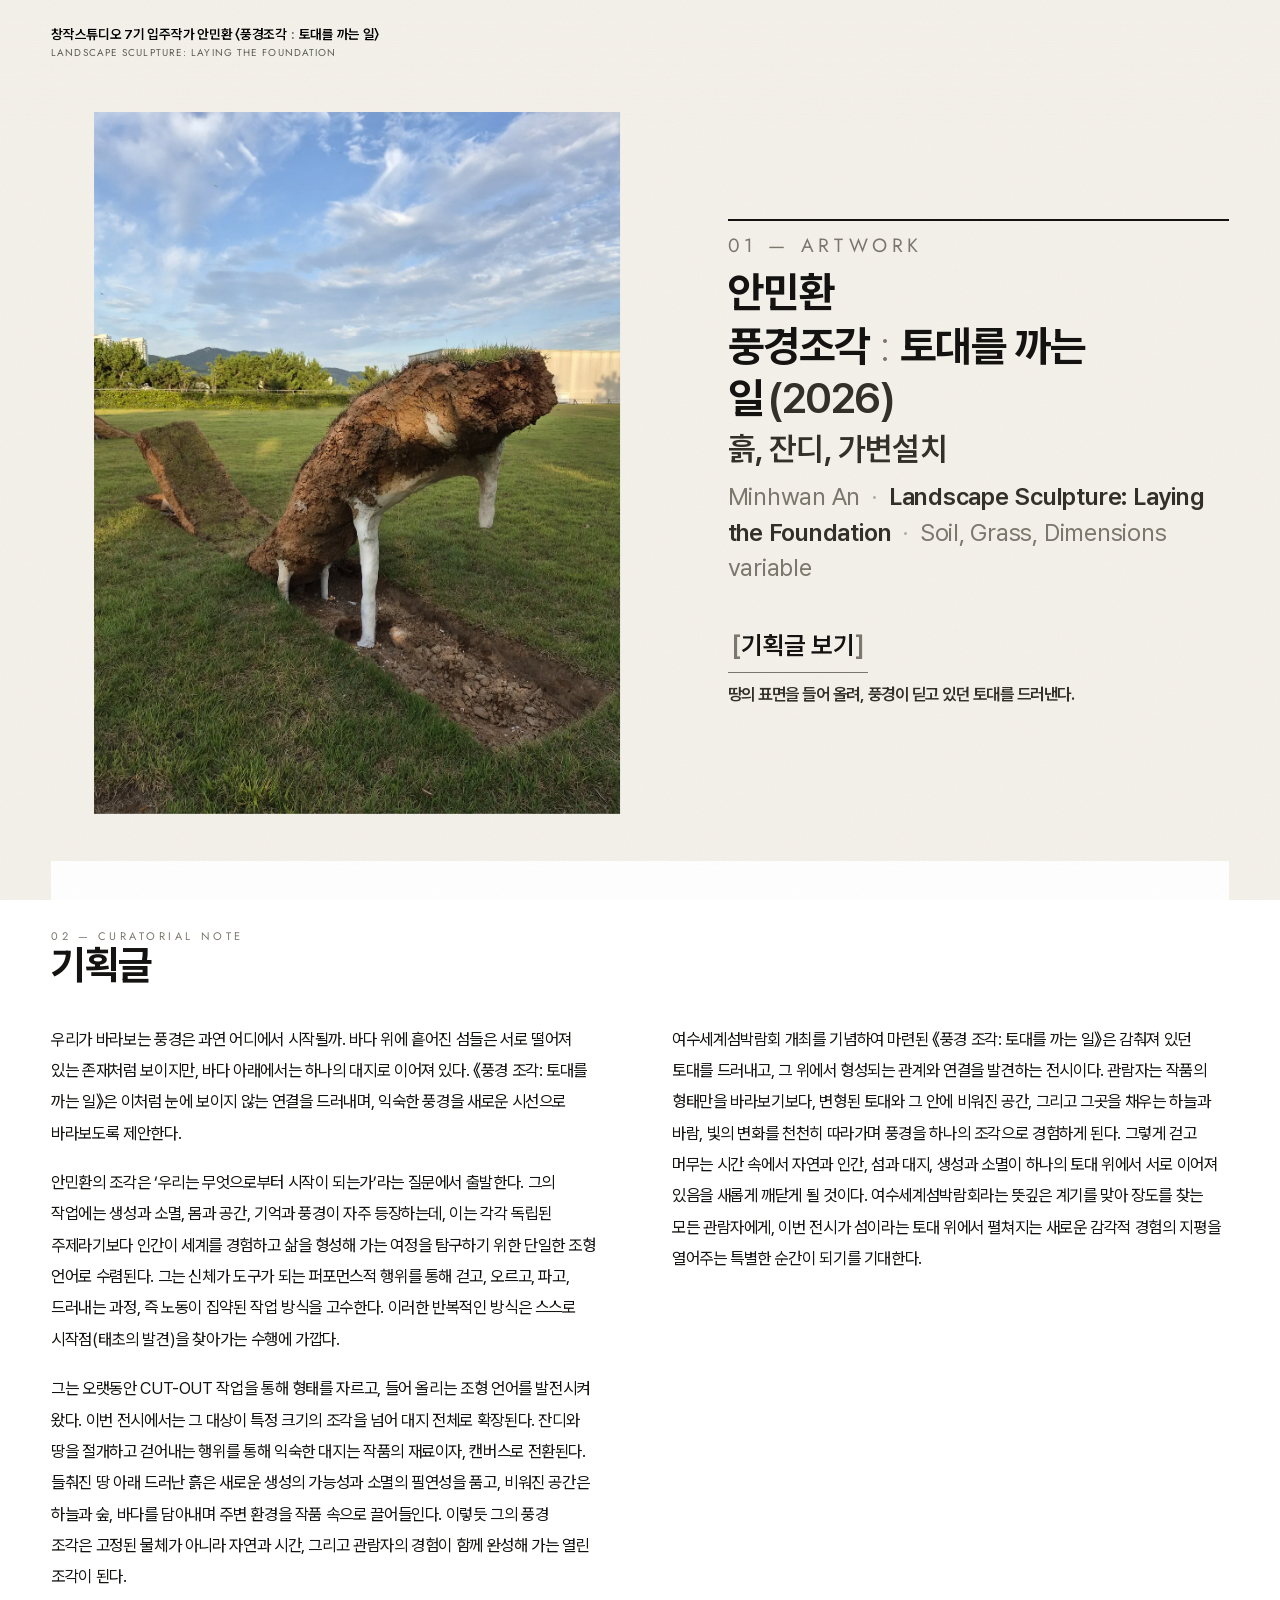
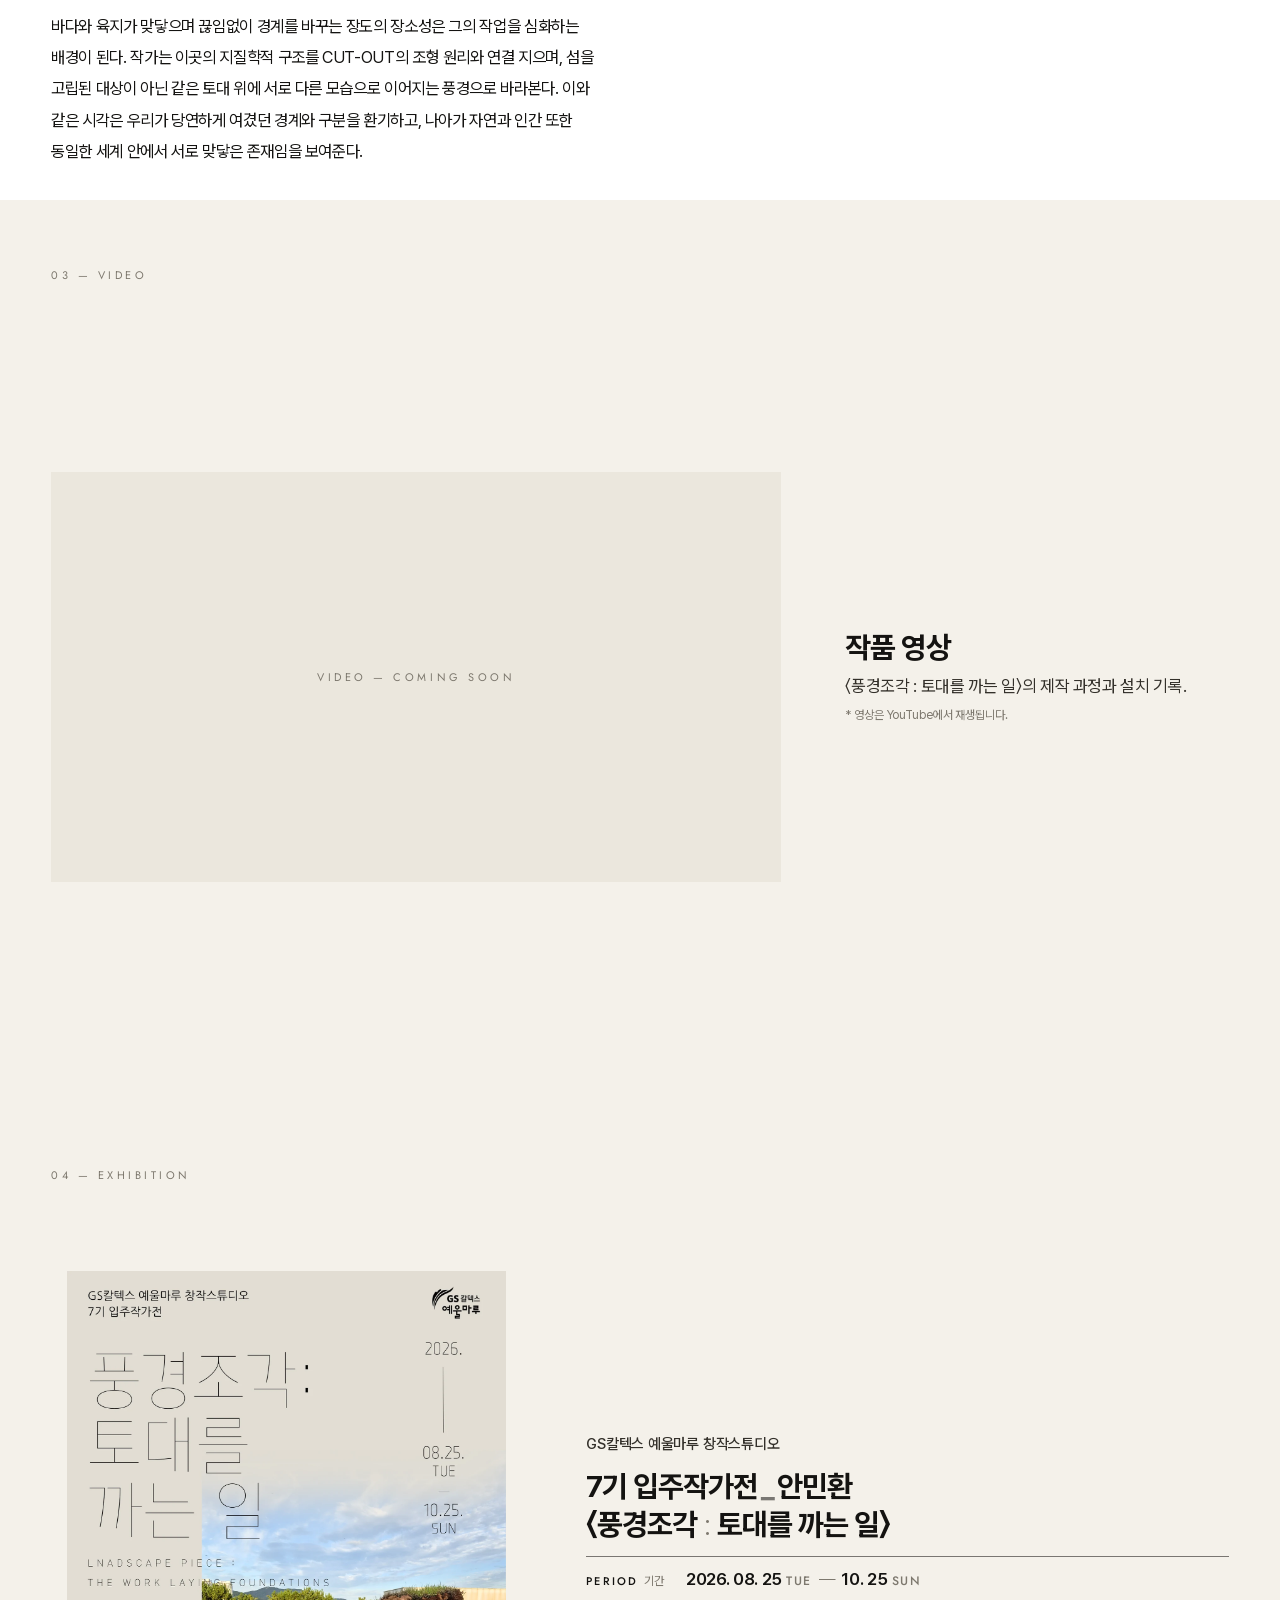
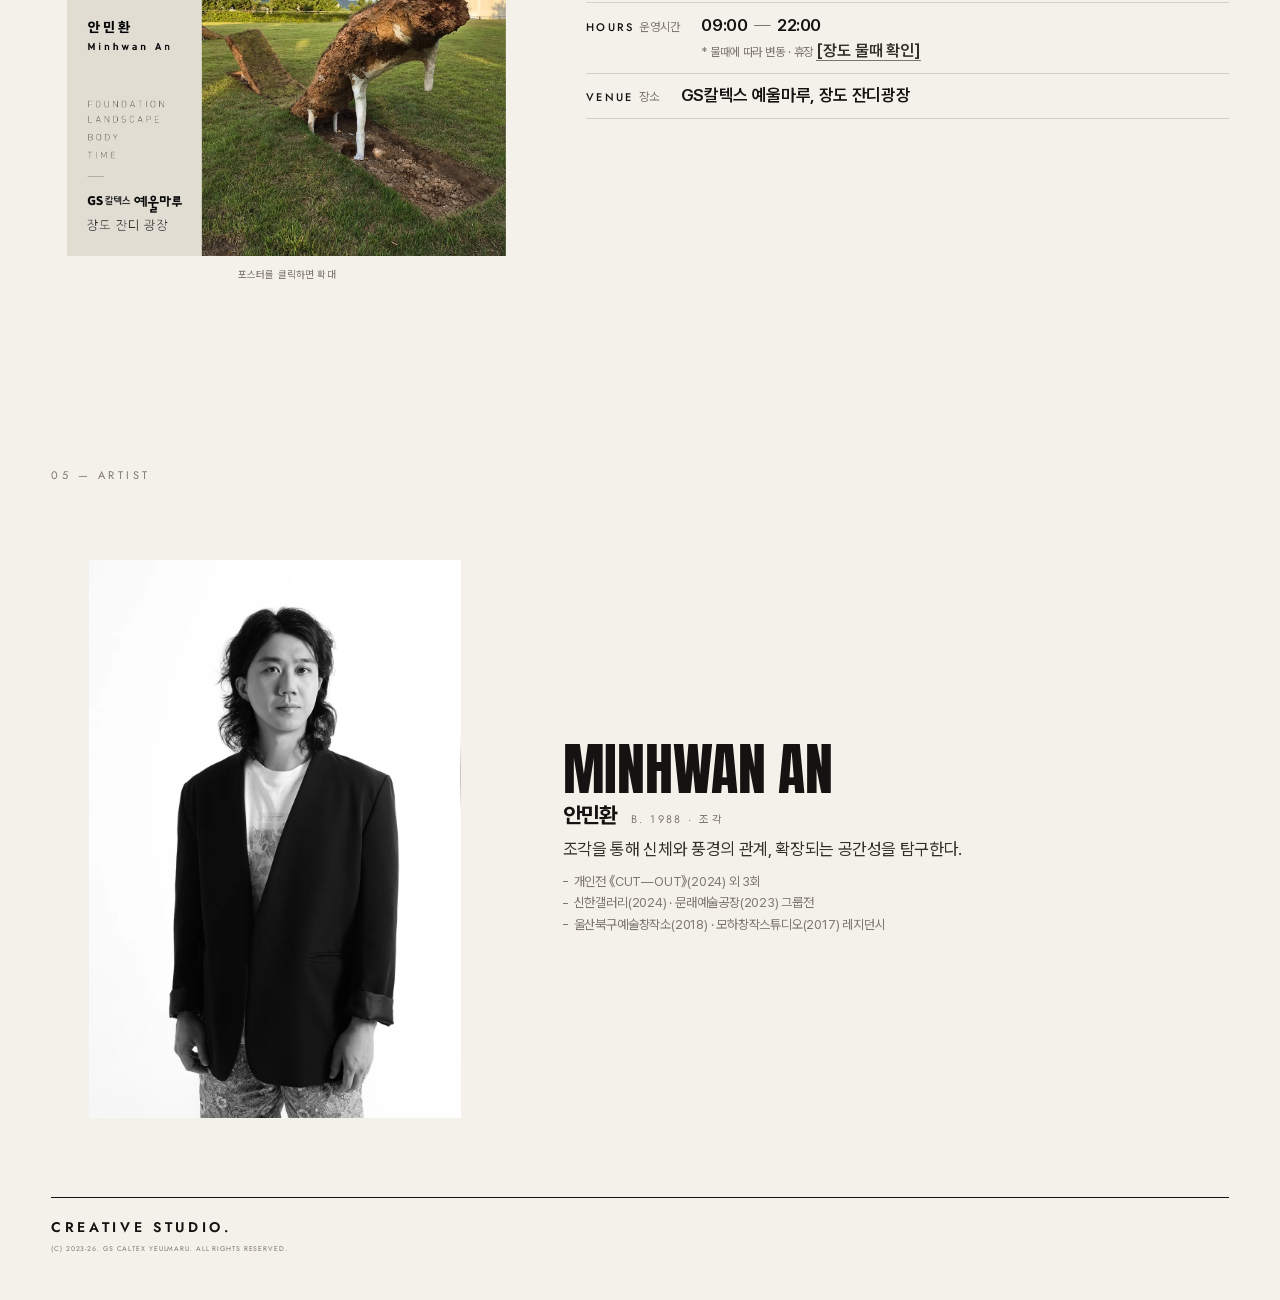
==== commit baa0b32d: "feat: 01면 사진 슬라이더 · 03면 유튜브 · 복제용 _template 추가 - index.html: 01 작품 사진을 슬라이더(.w-track/.w-slide)로, 03 " ====
--- a/index.html
+++ b/index.html
@@ -42,13 +42,18 @@
   <!-- ══ 01 · 작품 ═══════════════════════════ -->
   <section class="pg pg--work" id="p1" aria-label="작품">
 
-    <figure class="w-photo r">
-      <picture>
-        <source srcset="assets/img/work.webp" type="image/webp">
-        <img src="assets/img/work.jpg" width="3000" height="4000"
-             alt="잔디밭의 흙과 잔디 층을 들어 올려 흰 기둥으로 받쳐 세운 안민환의 야외 설치 작품"
-             fetchpriority="high" decoding="async">
-      </picture>
+    <!-- 작품 사진 슬라이더 — <picture class="w-slide"> 를 원하는 만큼 나열한다.
+         한 장뿐이면 컨트롤이 숨겨지고 사진 한 장으로 보인다.
+         data-autoplay="5000" 을 붙이면 5초마다 자동으로 넘어간다 (기본은 수동). -->
+    <figure class="w-photo r" data-slider aria-roledescription="carousel" aria-label="작품 사진">
+      <div class="w-track">
+        <picture class="w-slide">
+          <source srcset="assets/img/work.webp" type="image/webp">
+          <img src="assets/img/work.jpg" width="3000" height="4000"
+               alt="잔디밭의 흙과 잔디 층을 들어 올려 흰 기둥으로 받쳐 세운 안민환의 야외 설치 작품"
+               fetchpriority="high" decoding="async">
+        </picture>
+      </div>
     </figure>
 
     <figcaption class="w-cap r">
@@ -93,10 +98,29 @@
 
   </section>
 
-  <!-- ══ 03 · 전시 ═══════════════════════════ -->
-  <section class="pg pg--exh" id="p3" aria-labelledby="t-exh">
-
-    <p class="label label--muted r">03 — Exhibition</p>
+  <!-- ══ 03 · 영상 ═══════════════════════════ -->
+  <!-- data-youtube 에 유튜브 링크를 아무 형식으로나 넣는다:
+       watch?v=… / youtu.be/… / shorts/… / embed/… / 11자리 ID
+       비어 있으면 "준비 중" 자리표시자가 나온다. -->
+  <section class="pg pg--video" id="p3" aria-labelledby="t-video">
+
+    <p class="label label--muted r">03 — Video</p>
+
+    <div class="v-body">
+      <div class="v-frame r" data-youtube="" data-title="풍경조각 : 토대를 까는 일 — 안민환"></div>
+
+      <div class="v-info r">
+        <h2 class="v-ko" id="t-video" lang="ko">작품 영상</h2>
+        <p class="v-desc" lang="ko">〈풍경조각 : 토대를 까는 일〉의 제작 과정과 설치 기록.</p>
+        <p class="v-note" lang="ko">* 영상은 YouTube에서 재생됩니다.</p>
+      </div>
+    </div>
+  </section>
+
+  <!-- ══ 04 · 전시 ═══════════════════════════ -->
+  <section class="pg pg--exh" id="p4" aria-labelledby="t-exh">
+
+    <p class="label label--muted r">04 — Exhibition</p>
 
     <div class="exh-body">
       <figure class="e-poster r">
@@ -135,10 +159,10 @@
     </div>
   </section>
 
-  <!-- ══ 04 · 작가 ═══════════════════════════ -->
-  <section class="pg pg--artist" id="p4" aria-labelledby="t-artist">
-
-    <p class="label label--muted r">04 — Artist</p>
+  <!-- ══ 05 · 작가 ═══════════════════════════ -->
+  <section class="pg pg--artist" id="p5" aria-labelledby="t-artist">
+
+    <p class="label label--muted r">05 — Artist</p>
 
     <div class="a-body">
       <figure class="a-photo r">
--- a/assets/css/label.css
+++ b/assets/css/label.css
@@ -1,6 +1,6 @@
 /* ═════════════════════════════════════════════
-   ARTWORK LABEL — 3페이지 스크롤 (모바일 우선)
-   01 작품 · 02 전시 · 03 작가
+   ARTWORK LABEL — 5페이지 스크롤 (모바일 우선)
+   01 작품(슬라이더) · 02 기획글 · 03 영상 · 04 전시 · 05 작가
    규칙: creative/DESIGN.md · 값은 tokens.css 변수만 사용
    ═════════════════════════════════════════════ */
 
@@ -140,8 +140,8 @@
 
 .pg {
   position: relative;
-  min-height: 100svh;
-  height: 100svh;              /* flex 자식이 남는 높이를 정확히 나눠 갖도록 */
+  min-height: 100dvh;
+  height: 100dvh;              /* 주소창 접힘까지 따라가 항상 화면을 꽉 채운다 */
   scroll-snap-align: start;
   scroll-snap-stop: always;
   display: flex;
@@ -344,7 +344,119 @@
 .cap-en em { font-style: normal; color: var(--ink-soft); font-weight: 600; }
 .cap-en .ce-sep { padding-inline: 0.45em; opacity: 0.55; }
 
-/* ══ 02 · 전시 ═══════════════════════════════ */
+
+/* ── 01 작품 사진 슬라이더 ─────────────────────
+   .w-photo 안에 .w-track > .w-slide(picture) 를 가로로 나열한다.
+   한 장이면 컨트롤 없음. 사진 규칙(폭 100% · cover)은 그대로 계승. */
+.w-photo { position: relative; overflow: hidden; touch-action: pan-y; }
+.w-track {
+  display: flex;
+  height: 100%;
+  transition: transform 0.7s var(--ease-inout);
+  will-change: transform;
+}
+.w-slide { flex: 0 0 100%; min-width: 0; height: 100%; }
+.w-slide img { width: 100%; height: 100%; object-fit: cover; object-position: 50% 56%; }
+@media (min-width: 901px) and (min-aspect-ratio: 1/1) {
+  .w-slide img { object-fit: contain; object-position: 50% 50%; }
+}
+@media (prefers-reduced-motion: reduce) { .w-track { transition: none; } }
+
+/* 컨트롤 — 사진 위 우하단. 잉크/종이 반전(difference)으로 어떤 사진 위에서도 읽힌다 */
+.w-ctl {
+  position: absolute;
+  right: var(--pad);
+  bottom: clamp(12px, 2.4vh, 22px);
+  z-index: 2;
+  display: flex;
+  align-items: center;
+  gap: 6px;
+  mix-blend-mode: difference;
+  color: #f4f1ea;
+}
+.w-ctl button {
+  display: grid;
+  place-items: center;
+  width: 38px;
+  height: 38px;
+  border: 1px solid rgba(244, 241, 234, 0.7);
+  border-radius: var(--radius-pill);
+  cursor: pointer;
+  transition: background var(--dur-fast) var(--ease-out), color var(--dur-fast) var(--ease-out);
+}
+.w-ctl button:hover { background: #f4f1ea; color: #141311; }
+.w-ctl button svg { width: 14px; height: 14px; fill: none; stroke: currentColor; stroke-width: 1.6; }
+.w-count {
+  font-family: var(--font-label);
+  font-size: var(--fs-label);
+  letter-spacing: var(--ls-label-tight);
+  padding-inline: 8px 6px;
+  font-variant-numeric: tabular-nums;
+}
+@media (min-width: 901px) and (min-aspect-ratio: 1/1) {
+  .w-ctl { right: clamp(12px, 1.4vw, 24px); }
+}
+
+/* ══ 03 · 영상 ═══════════════════════════════ */
+.v-body { flex: 1 1 0; min-height: 0; display: flex; flex-direction: column; justify-content: center; gap: clamp(14px, 2.4vh, 26px); }
+
+.v-frame {
+  position: relative;
+  width: 100%;
+  aspect-ratio: 16 / 9;
+  max-height: 62dvh;
+  margin-inline: calc(var(--pad) * -1);
+  width: calc(100% + var(--pad) * 2);
+  background: var(--paper-2);
+  overflow: hidden;
+}
+.v-frame iframe { position: absolute; inset: 0; width: 100%; height: 100%; border: 0; }
+.v-frame .v-empty {
+  position: absolute;
+  inset: 0;
+  display: grid;
+  place-items: center;
+  color: var(--muted);
+  font-family: var(--font-label);
+  font-size: var(--fs-label);
+  letter-spacing: var(--ls-label);
+  text-transform: uppercase;
+}
+
+.v-info { display: grid; gap: 6px; }
+.v-ko {
+  font-size: clamp(17px, 5.2vw, 30px);
+  font-weight: 700;
+  line-height: 1.28;
+  letter-spacing: -0.035em;
+}
+.v-desc {
+  font-size: clamp(13.5px, 3.6vw, 17px);
+  color: var(--ink-soft);
+  line-height: 1.55;
+  letter-spacing: -0.02em;
+  text-wrap: pretty;
+}
+.v-note { font-size: clamp(10px, 2.6vw, 12px); color: var(--muted); letter-spacing: -0.01em; }
+.v-link {
+  justify-self: start;
+  color: var(--ink);
+  font-weight: 600;
+  font-size: clamp(13px, 3.4vw, 16px);
+  text-decoration: none;
+  border-bottom: 1px solid var(--line-strong);
+  transition: background var(--dur-fast) var(--ease-out), color var(--dur-fast) var(--ease-out);
+}
+.v-link:hover { background: var(--ink); color: var(--paper); }
+.v-link .nb-bracket { color: var(--muted); padding-inline: 1px; }
+
+@media (min-width: 901px) and (min-aspect-ratio: 1/1) {
+  .v-body { flex-direction: row; align-items: center; gap: var(--gap-lg); }
+  .v-frame { flex: 0 0 62%; margin-inline: 0; width: auto; max-height: none; }
+  .v-info { flex: 1 1 auto; align-content: center; }
+}
+
+/* ══ 04 · 전시 ═══════════════════════════════ */
 .exh-body { flex: 1 1 0; min-height: 0; display: flex; flex-direction: column; gap: clamp(14px, 2.4vh, 26px); min-height: 0; }
 
 .e-poster { flex: 1 1 0; min-height: 0; display: flex; flex-direction: column; align-items: center; gap: clamp(6px, 1.1vh, 12px); }
@@ -456,7 +568,7 @@
   .hint--click { display: inline; }
 }
 
-/* ══ 03 · 작가 ═══════════════════════════════ */
+/* ══ 05 · 작가 ═══════════════════════════════ */
 .a-body { flex: 1 1 0; min-height: 0; display: flex; flex-direction: column; gap: clamp(12px, 2.2vh, 22px); min-height: 0; }
 
 .a-photo {
@@ -542,7 +654,7 @@
 /* ══ 02 · 기획글 ═════════════════════════════ */
 .pg--note {
   height: auto;                 /* 글 길이만큼 늘어난다 */
-  min-height: 100svh;
+  min-height: 100dvh;
   background: #ffffff;
   color: #141311;
   padding-bottom: clamp(48px, 8vh, 96px);
@@ -587,17 +699,13 @@
   overflow-wrap: normal;
   scroll-margin-top: clamp(78px, 15vh, 150px);
   border-radius: 3px;
-  box-shadow: 0 0 0 0 transparent;
-  transition: background var(--dur-med) var(--ease-out), box-shadow var(--dur-med) var(--ease-out);
-}
-/* 읽던 자리를 짚어주는 하이라이트 — 이동이 끝날 때까지 유지 */
-.note-body p.is-mark {
-  background: var(--hl-soft);
-  box-shadow: 0 0 0 6px var(--hl-soft);
-}
-.pg--note.is-loading .note-title { color: #141311; background: var(--hl); box-shadow: 0 0 0 8px var(--hl); border-radius: 2px; }
+  transition: background var(--dur-med) var(--ease-out);
+}
+/* 읽던 자리를 짚어주는 하이라이트 — 음영 없이 배경만 */
+.note-body p.is-mark { background: var(--hl-soft); }
+.pg--note.is-loading .note-title { color: #141311; background: var(--hl); }
 @media (prefers-color-scheme: dark) { .pg--note.is-loading .note-title { color: #141311; } }
-.note-title { transition: background var(--dur-med) var(--ease-out), color var(--dur-med) var(--ease-out), box-shadow var(--dur-med) var(--ease-out); }
+.note-title { transition: background var(--dur-med) var(--ease-out), color var(--dur-med) var(--ease-out); }
 
 @media (min-width: 901px) and (min-aspect-ratio: 1/1) {
   .pg--note { justify-content: center; }
@@ -610,8 +718,8 @@
 .sheetdlg {
   width: 100vw;
   max-width: 100vw;
-  height: 100svh;
-  max-height: 100svh;
+  height: 100dvh;
+  max-height: 100dvh;
   margin: 0;
   padding: 0;
   border: 0;
@@ -625,7 +733,7 @@
 .sd-inner {
   position: absolute;
   inset: auto 0 0 0;
-  height: 92svh;
+  height: 92dvh;
   display: flex;
   flex-direction: column;
   background: var(--paper);
@@ -734,8 +842,8 @@
 .zoom {
   width: 100vw;
   max-width: 100vw;
-  height: 100svh;
-  max-height: 100svh;
+  height: 100dvh;
+  max-height: 100dvh;
   margin: 0;
   padding: clamp(14px, 3.5vw, 48px);
   border: 0;
@@ -770,7 +878,7 @@
 
 /* ── 데스크톱 ──────────────────────────────── */
 @media (min-width: 901px) and (min-aspect-ratio: 1/1) {
-  .pg { padding-inline: var(--pad); height: 100svh; }
+  .pg { padding-inline: var(--pad); height: 100dvh; }
 
   .pg--work {
     display: grid;
@@ -781,17 +889,17 @@
     column-gap: var(--gap-lg);
     row-gap: clamp(12px, 2vh, 22px);
   }
-  .w-photo { grid-area: photo; margin: 0; height: min(78svh, 100%); align-self: center; }
+  .w-photo { grid-area: photo; margin: 0; height: min(78dvh, 100%); align-self: center; }
   .w-photo img { object-position: 50% 50%; }
   .w-cap  { grid-area: cap; align-self: end; }
   .w-note { grid-area: note; align-self: start; }
 
   .exh-body { flex-direction: row; align-items: center; gap: var(--gap-lg); }
-  .e-poster { flex: 0 0 40%; height: min(68svh, 720px); }
+  .e-poster { flex: 0 0 40%; height: min(68dvh, 720px); }
   .e-info { flex: 1 1 auto; align-content: center; }
 
   .a-body { flex-direction: row; align-items: center; gap: var(--gap-lg); }
-  .a-photo { flex: 0 0 38%; margin-inline: 0; height: min(62svh, 640px); }
+  .a-photo { flex: 0 0 38%; margin-inline: 0; height: min(62dvh, 640px); }
   .a-info { flex: 1 1 auto; align-content: center; }
   .a-name { font-size: min(clamp(38px, 4.4vw, 68px), 9vh); }
 }
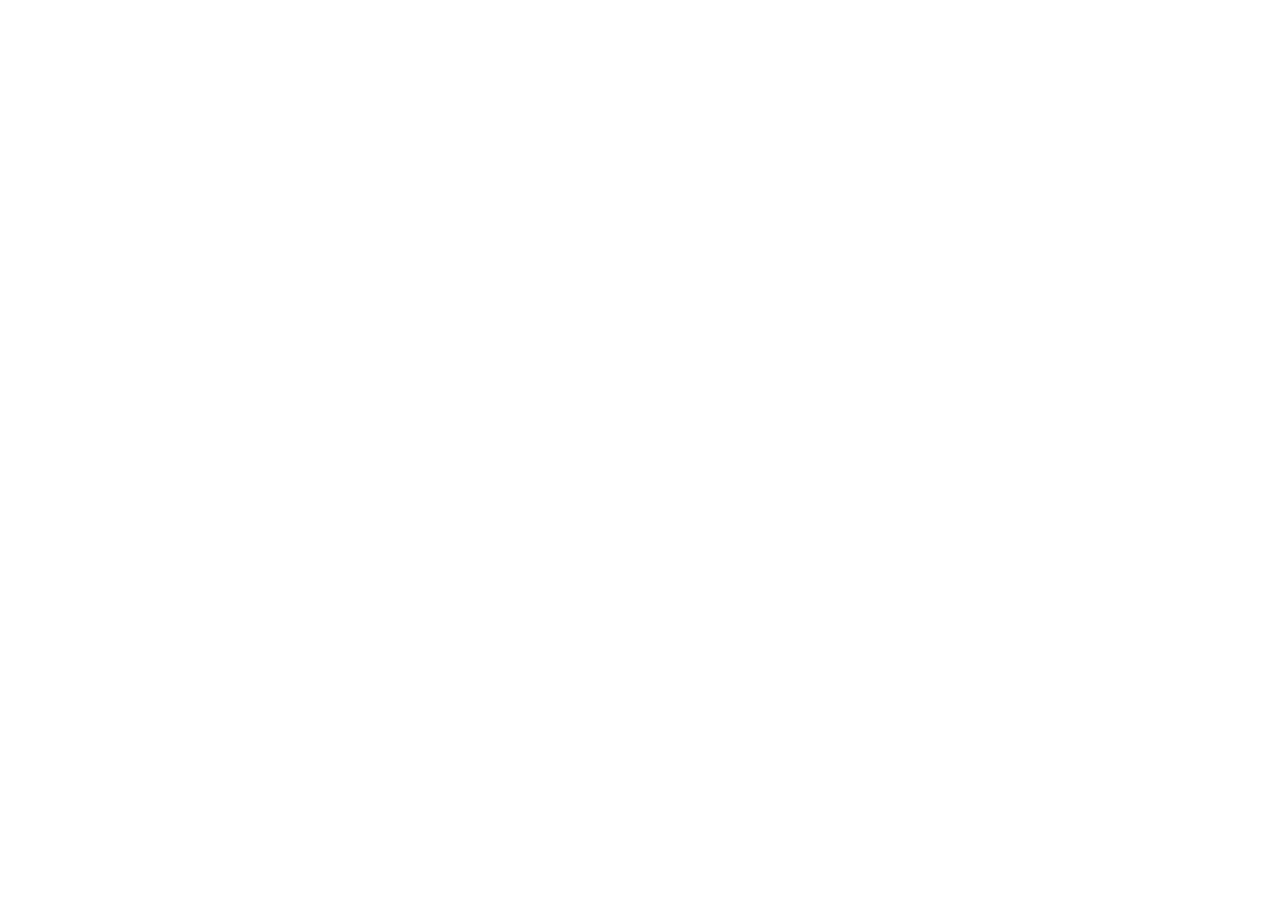
==== commit 0de0f503: "refactor: 페이지 내용을 page.js 객체로 분리 · render.js 가 5면 생성 - index.html 은 빈 껍데기(모든 페이지 동일), 내용은 page.js 의 " ====
--- a/index.html
+++ b/index.html
@@ -5,205 +5,41 @@
 <meta name="viewport" content="width=device-width, initial-scale=1, viewport-fit=cover">
 <script>document.documentElement.classList.add("js");</script>
 
-<title>풍경조각 : 토대를 까는 일 — 안민환</title>
-<meta name="description" content="안민환, 〈풍경조각 : 토대를 까는 일〉, 2026, 흙·잔디, 가변설치. GS칼텍스 예울마루 창작스튜디오 7기 입주작가전.">
+<!-- 내용은 전부 같은 폴더의 page.js 에 있다. 이 파일은 손대지 않는다. -->
+<title>Creative Studio</title>
+<meta name="description" content="">
 <meta name="theme-color" content="#f4f1ea" media="(prefers-color-scheme: light)">
 <meta name="theme-color" content="#161511" media="(prefers-color-scheme: dark)">
-
 <meta property="og:type" content="article">
-<meta property="og:title" content="풍경조각 : 토대를 까는 일 — 안민환">
-<meta property="og:description" content="Minhwan An, Landscape Sculpture: Laying the Foundation, 2026, soil and grass, dimensions variable.">
-<meta property="og:image" content="assets/img/work.jpg">
+<meta property="og:title" content="">
+<meta property="og:description" content="">
+<meta property="og:image" content="">
 <meta name="twitter:card" content="summary_large_image">
 
-<link rel="preload" href="assets/fonts/anton/anton-latin-400-normal.woff2" as="font" type="font/woff2" crossorigin>
-<link rel="preload" href="assets/img/work.webp" as="image" type="image/webp" fetchpriority="high">
-<link rel="stylesheet" href="assets/css/fonts.css">
-<link rel="stylesheet" href="assets/fonts/pretendard/pretendardvariable-dynamic-subset.css">
-<link rel="stylesheet" href="assets/css/tokens.css">
-<link rel="stylesheet" href="assets/css/label.css">
-<link rel="icon" href="data:image/svg+xml,<svg xmlns='http://www.w3.org/2000/svg' viewBox='0 0 100 100'><rect width='100' height='100' fill='%23141311'/><text x='50' y='69' font-size='60' font-family='Arial' font-weight='bold' fill='%23f4f1ea' text-anchor='middle'>A</text></svg>">
+<link rel="preload" href="/studio/assets/fonts/anton/anton-latin-400-normal.woff2" as="font" type="font/woff2" crossorigin>
+<link rel="stylesheet" href="/studio/assets/css/fonts.css">
+<link rel="stylesheet" href="/studio/assets/fonts/pretendard/pretendardvariable-dynamic-subset.css">
+<link rel="stylesheet" href="/studio/assets/css/tokens.css">
+<link rel="stylesheet" href="/studio/assets/css/label.css">
+<link rel="icon" href="data:image/svg+xml,<svg xmlns='http://www.w3.org/2000/svg' viewBox='0 0 100 100'><rect width='100' height='100' fill='%23141311'/><text x='50' y='69' font-size='60' font-family='Arial' font-weight='bold' fill='%23f4f1ea' text-anchor='middle'>Y</text></svg>">
 </head>
 
 <body class="book">
 <div class="grain" aria-hidden="true"></div>
-
-<!-- 상단 페이드 — 사진 위에서도 네비가 읽히게 (내용과 겹치지 않을 만큼만) -->
 <div class="topfade" aria-hidden="true"></div>
 
-<!-- ── 좌상단 고정: 전시 타이틀 (전 페이지 공통) ── -->
-<header class="fixhead">
-  <p class="fh-ko">창작스튜디오 7기 입주작가 안민환 〈풍경조각 <span class="colon" aria-hidden="true">:</span> 토대를 까는 일〉</p>
-  <p class="fh-en">Landscape Sculpture: Laying the Foundation</p>
-</header>
+<header class="fixhead"></header>
 
-<main class="deck">
+<main class="deck"></main>
 
-  <!-- ══ 01 · 작품 ═══════════════════════════ -->
-  <section class="pg pg--work" id="p1" aria-label="작품">
-
-    <!-- 작품 사진 슬라이더 — <picture class="w-slide"> 를 원하는 만큼 나열한다.
-         한 장뿐이면 컨트롤이 숨겨지고 사진 한 장으로 보인다.
-         data-autoplay="5000" 을 붙이면 5초마다 자동으로 넘어간다 (기본은 수동). -->
-    <figure class="w-photo r" data-slider aria-roledescription="carousel" aria-label="작품 사진">
-      <div class="w-track">
-        <picture class="w-slide">
-          <source srcset="assets/img/work.webp" type="image/webp">
-          <img src="assets/img/work.jpg" width="3000" height="4000"
-               alt="잔디밭의 흙과 잔디 층을 들어 올려 흰 기둥으로 받쳐 세운 안민환의 야외 설치 작품"
-               fetchpriority="high" decoding="async">
-        </picture>
-      </div>
-    </figure>
-
-    <figcaption class="w-cap r">
-      <p class="label label--muted">01 — Artwork</p>
-      <p class="cap-ko" lang="ko">
-        <span class="c-artist">안민환</span>
-        <span class="c-title">풍경조각 <span class="colon" aria-hidden="true">:</span> 토대를 까는 일<span class="c-year">(2026)</span></span>
-        <span class="c-mat">흙, 잔디, 가변설치</span>
-      </p>
-      <p class="cap-en">Minhwan An<span class="ce-sep" aria-hidden="true">·</span><em>Landscape Sculpture: Laying the Foundation</em><span class="ce-sep" aria-hidden="true">·</span>Soil, Grass, Dimensions variable</p>
-    </figcaption>
-
-    <div class="w-note r">
-      <button class="note-btn" type="button" data-note-go>
-        <span class="nb-bracket" aria-hidden="true">[</span>기획글 보기<span class="nb-bracket" aria-hidden="true">]</span>
-      </button>
-      <p class="wn-ko" lang="ko">땅의 표면을 들어 올려, 풍경이 딛고 있던 토대를 드러낸다.</p>
-    </div>
-
-
-  </section>
-
-  <!-- ══ 02 · 기획글 ═════════════════════════ -->
-  <section class="pg pg--note" id="p2" aria-labelledby="t-note">
-
-    <div class="note-head">
-      <p class="label label--muted">02 — Curatorial Note</p>
-      <h2 class="note-title" id="t-note" lang="ko">기획글</h2>
-    </div>
-
-    <div class="note-body" lang="ko">
-      <p>우리가 바라보는 풍경은 과연 어디에서 시작될까. 바다 위에 흩어진 섬들은 서로 떨어져 있는 존재처럼 보이지만, 바다 아래에서는 하나의 대지로 이어져 있다. 《풍경 조각: 토대를 까는 일》은 이처럼 눈에 보이지 않는 연결을 드러내며, 익숙한 풍경을 새로운 시선으로 바라보도록 제안한다.</p>
-
-      <p>안민환의 조각은 ‘우리는 무엇으로부터 시작이 되는가’라는 질문에서 출발한다. 그의 작업에는 생성과 소멸, 몸과 공간, 기억과 풍경이 자주 등장하는데, 이는 각각 독립된 주제라기보다 인간이 세계를 경험하고 삶을 형성해 가는 여정을 탐구하기 위한 단일한 조형 언어로 수렴된다. 그는 신체가 도구가 되는 퍼포먼스적 행위를 통해 걷고, 오르고, 파고, 드러내는 과정, 즉 노동이 집약된 작업 방식을 고수한다. 이러한 반복적인 방식은 스스로 시작점(태초의 발견)을 찾아가는 수행에 가깝다.</p>
-
-      <p>그는 오랫동안 CUT-OUT 작업을 통해 형태를 자르고, 들어 올리는 조형 언어를 발전시켜 왔다. 이번 전시에서는 그 대상이 특정 크기의 조각을 넘어 대지 전체로 확장된다. 잔디와 땅을 절개하고 걷어내는 행위를 통해 익숙한 대지는 작품의 재료이자, 캔버스로 전환된다. 들춰진 땅 아래 드러난 흙은 새로운 생성의 가능성과 소멸의 필연성을 품고, 비워진 공간은 하늘과 숲, 바다를 담아내며 주변 환경을 작품 속으로 끌어들인다. 이렇듯 그의 풍경 조각은 고정된 물체가 아니라 자연과 시간, 그리고 관람자의 경험이 함께 완성해 가는 열린 조각이 된다.</p>
-
-      <p>바다와 육지가 맞닿으며 끊임없이 경계를 바꾸는 장도의 장소성은 그의 작업을 심화하는 배경이 된다. 작가는 이곳의 지질학적 구조를 CUT-OUT의 조형 원리와 연결 지으며, 섬을 고립된 대상이 아닌 같은 토대 위에 서로 다른 모습으로 이어지는 풍경으로 바라본다. 이와 같은 시각은 우리가 당연하게 여겼던 경계와 구분을 환기하고, 나아가 자연과 인간 또한 동일한 세계 안에서 서로 맞닿은 존재임을 보여준다.</p>
-
-      <p>여수세계섬박람회 개최를 기념하여 마련된 《풍경 조각: 토대를 까는 일》은 감춰져 있던 토대를 드러내고, 그 위에서 형성되는 관계와 연결을 발견하는 전시이다. 관람자는 작품의 형태만을 바라보기보다, 변형된 토대와 그 안에 비워진 공간, 그리고 그곳을 채우는 하늘과 바람, 빛의 변화를 천천히 따라가며 풍경을 하나의 조각으로 경험하게 된다. 그렇게 걷고 머무는 시간 속에서 자연과 인간, 섬과 대지, 생성과 소멸이 하나의 토대 위에서 서로 이어져 있음을 새롭게 깨닫게 될 것이다. 여수세계섬박람회라는 뜻깊은 계기를 맞아 장도를 찾는 모든 관람자에게, 이번 전시가 섬이라는 토대 위에서 펼쳐지는 새로운 감각적 경험의 지평을 열어주는 특별한 순간이 되기를 기대한다.</p>
-    </div>
-
-  </section>
-
-  <!-- ══ 03 · 영상 ═══════════════════════════ -->
-  <!-- data-youtube 에 유튜브 링크를 아무 형식으로나 넣는다:
-       watch?v=… / youtu.be/… / shorts/… / embed/… / 11자리 ID
-       비어 있으면 "준비 중" 자리표시자가 나온다. -->
-  <section class="pg pg--video" id="p3" aria-labelledby="t-video">
-
-    <p class="label label--muted r">03 — Video</p>
-
-    <div class="v-body">
-      <div class="v-frame r" data-youtube="" data-title="풍경조각 : 토대를 까는 일 — 안민환"></div>
-
-      <div class="v-info r">
-        <h2 class="v-ko" id="t-video" lang="ko">작품 영상</h2>
-        <p class="v-desc" lang="ko">〈풍경조각 : 토대를 까는 일〉의 제작 과정과 설치 기록.</p>
-        <p class="v-note" lang="ko">* 영상은 YouTube에서 재생됩니다.</p>
-      </div>
-    </div>
-  </section>
-
-  <!-- ══ 04 · 전시 ═══════════════════════════ -->
-  <section class="pg pg--exh" id="p4" aria-labelledby="t-exh">
-
-    <p class="label label--muted r">04 — Exhibition</p>
-
-    <div class="exh-body">
-      <figure class="e-poster r">
-        <button class="poster-btn" type="button" aria-label="포스터 크게 보기" data-zoom>
-          <picture>
-            <source srcset="assets/img/poster.webp" type="image/webp">
-            <img src="assets/img/poster.jpg" width="1536" height="2048"
-                 alt="전시 포스터 — 풍경조각 : 토대를 까는 일" loading="lazy" decoding="async">
-          </picture>
-        </button>
-        <p class="hint"><span class="hint--tap">포스터를 탭하면 확대</span><span class="hint--click">포스터를 클릭하면 확대</span></p>
-      </figure>
-
-      <div class="e-info">
-        <p class="e-kicker" lang="ko">GS칼텍스 예울마루 창작스튜디오</p>
-        <h2 class="e-ko" id="t-exh" lang="ko">7기 입주작가전<span class="us" aria-hidden="true">_</span>안민환<br><span class="nb">〈풍경조각 <span class="colon" aria-hidden="true">:</span> 토대를 까는 일〉</span></h2>
-
-        <dl class="spec r">
-          <div class="spec-row">
-            <dt><span class="label">Period</span><span class="ko" lang="ko">기간</span></dt>
-            <dd><span class="v">2026. 08. 25<span class="dow">Tue</span><span class="dash" aria-hidden="true">—</span>10. 25<span class="dow">Sun</span></span></dd>
-          </div>
-          <div class="spec-row">
-            <dt><span class="label">Hours</span><span class="ko" lang="ko">운영시간</span></dt>
-            <dd>
-              <span class="v">09:00<span class="dash" aria-hidden="true">—</span>22:00</span>
-              <span class="v-note" lang="ko">* 물때에 따라 변동 · 휴장 <a class="v-link" href="https://www.yeulmaru.org/community/v/1733/" target="_blank" rel="noopener noreferrer"><span aria-hidden="true">[</span>장도 물때 확인<span aria-hidden="true">]</span></a></span>
-            </dd>
-          </div>
-          <div class="spec-row">
-            <dt><span class="label">Venue</span><span class="ko" lang="ko">장소</span></dt>
-            <dd><span class="v" lang="ko">GS칼텍스 예울마루, 장도 잔디광장</span></dd>
-          </div>
-        </dl>
-      </div>
-    </div>
-  </section>
-
-  <!-- ══ 05 · 작가 ═══════════════════════════ -->
-  <section class="pg pg--artist" id="p5" aria-labelledby="t-artist">
-
-    <p class="label label--muted r">05 — Artist</p>
-
-    <div class="a-body">
-      <figure class="a-photo r">
-        <picture>
-          <source srcset="assets/img/artist.webp" type="image/webp">
-          <img src="assets/img/artist.jpg" width="1333" height="2000"
-               alt="작가 안민환" loading="lazy" decoding="async">
-        </picture>
-      </figure>
-
-      <div class="a-info">
-        <h2 class="display a-name" id="t-artist">Minhwan&nbsp;An</h2>
-        <p class="a-ko" lang="ko">안민환<span class="born">b.&nbsp;1988 · 조각</span></p>
-        <p class="a-stmt" lang="ko">조각을 통해 신체와 풍경의 관계, 확장되는 공간성을 탐구한다.</p>
-        <ul class="a-cv" lang="ko">
-          <li>개인전 《CUT—OUT》(2024) 외 3회</li>
-          <li>신한갤러리(2024) · 문래예술공장(2023) 그룹전</li>
-          <li>울산북구예술창작소(2018) · 모하창작스튜디오(2017) 레지던시</li>
-        </ul>
-      </div>
-    </div>
-
-    <footer class="site-foot">
-      <p class="wordmark">Creative Studio.</p>
-      <p class="foot-copy">(c) 2023-26. GS Caltex Yeulmaru. all rights reserved.</p>
-    </footer>
-  </section>
-
-</main>
-
-<!-- ── 포스터 확대 ─────────────────────────────── -->
 <dialog class="zoom" id="zoom" aria-label="포스터 확대 보기">
   <button class="zoom-close" type="button" aria-label="닫기" data-close>
     <svg viewBox="0 0 24 24" aria-hidden="true"><path d="M5 5l14 14M19 5L5 19"/></svg>
   </button>
-  <picture>
-    <source srcset="assets/img/poster.webp" type="image/webp">
-    <img src="assets/img/poster.jpg" alt="전시 포스터 확대" loading="lazy" decoding="async">
-  </picture>
 </dialog>
 
-<script src="assets/js/deck.js" defer></script>
+<script src="page.js"></script>
+<script src="/studio/assets/js/render.js" defer></script>
+<script src="/studio/assets/js/deck.js" defer></script>
 </body>
 </html>
